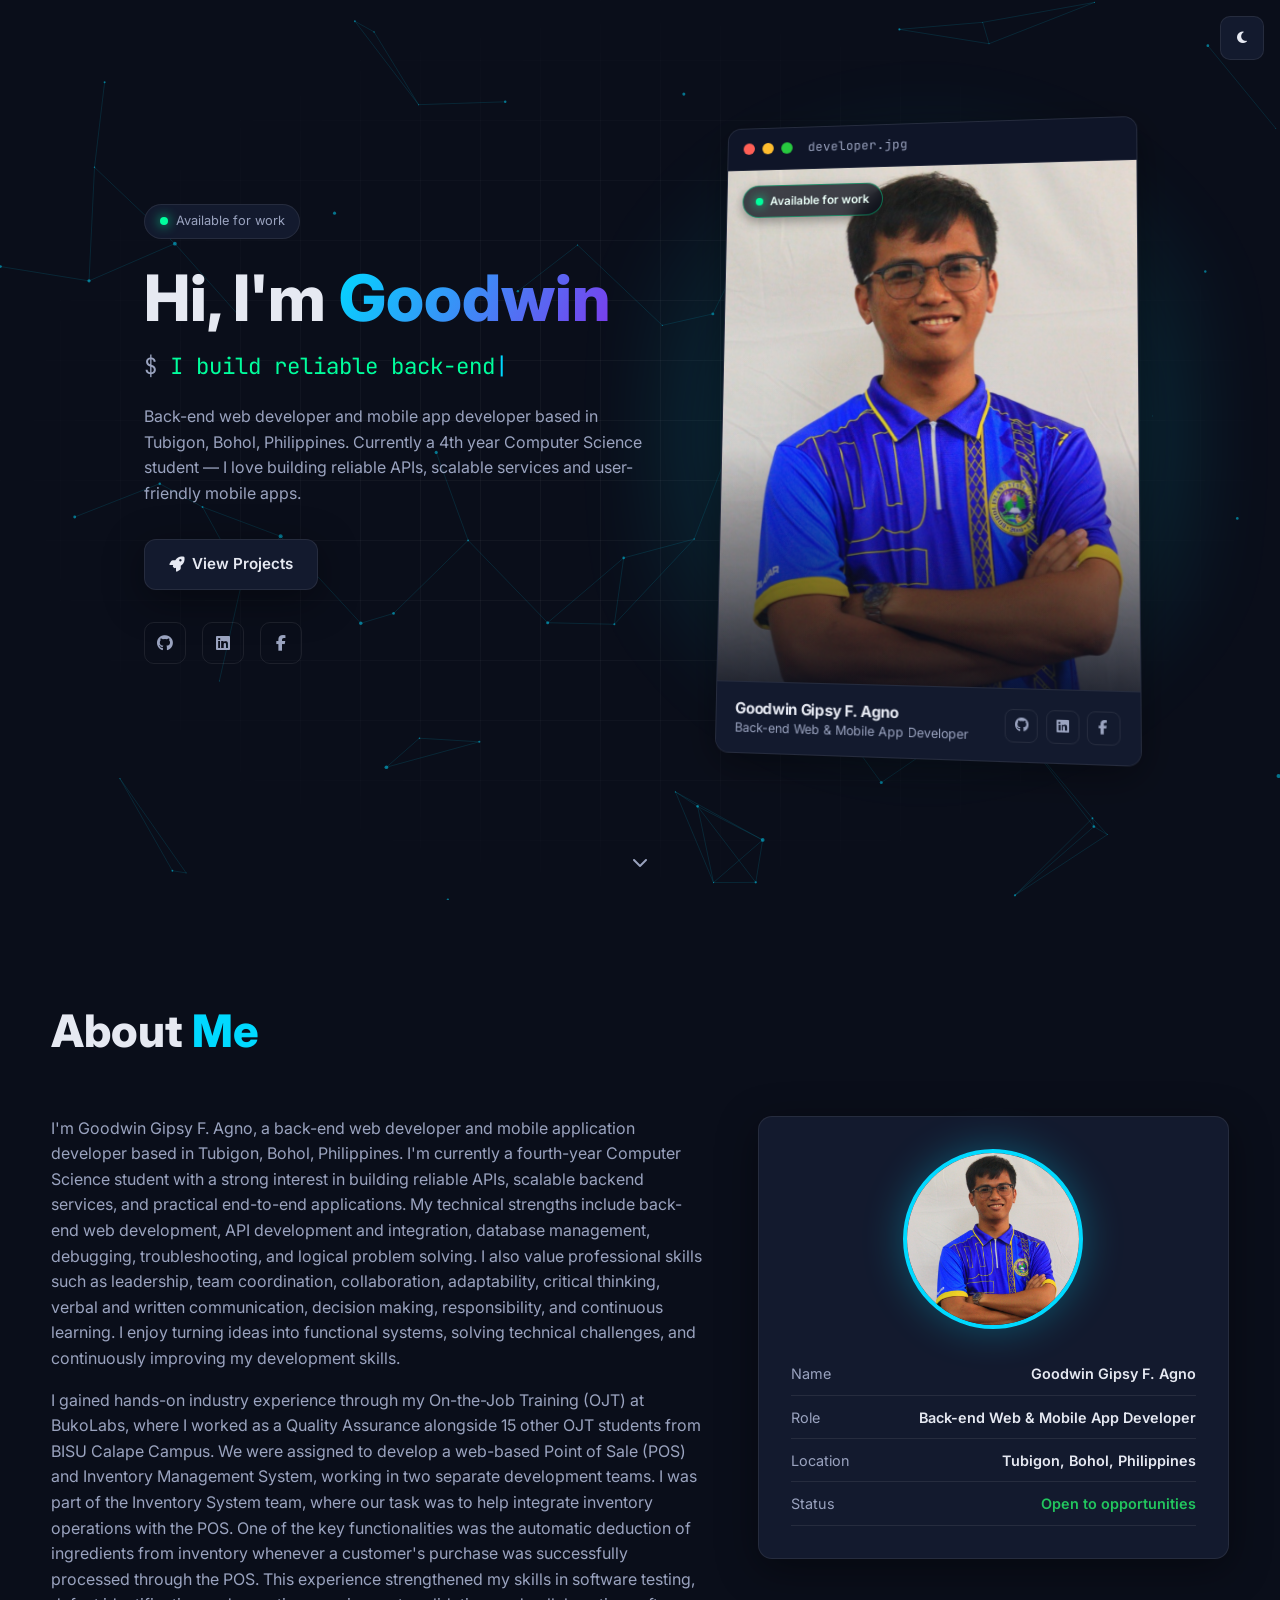
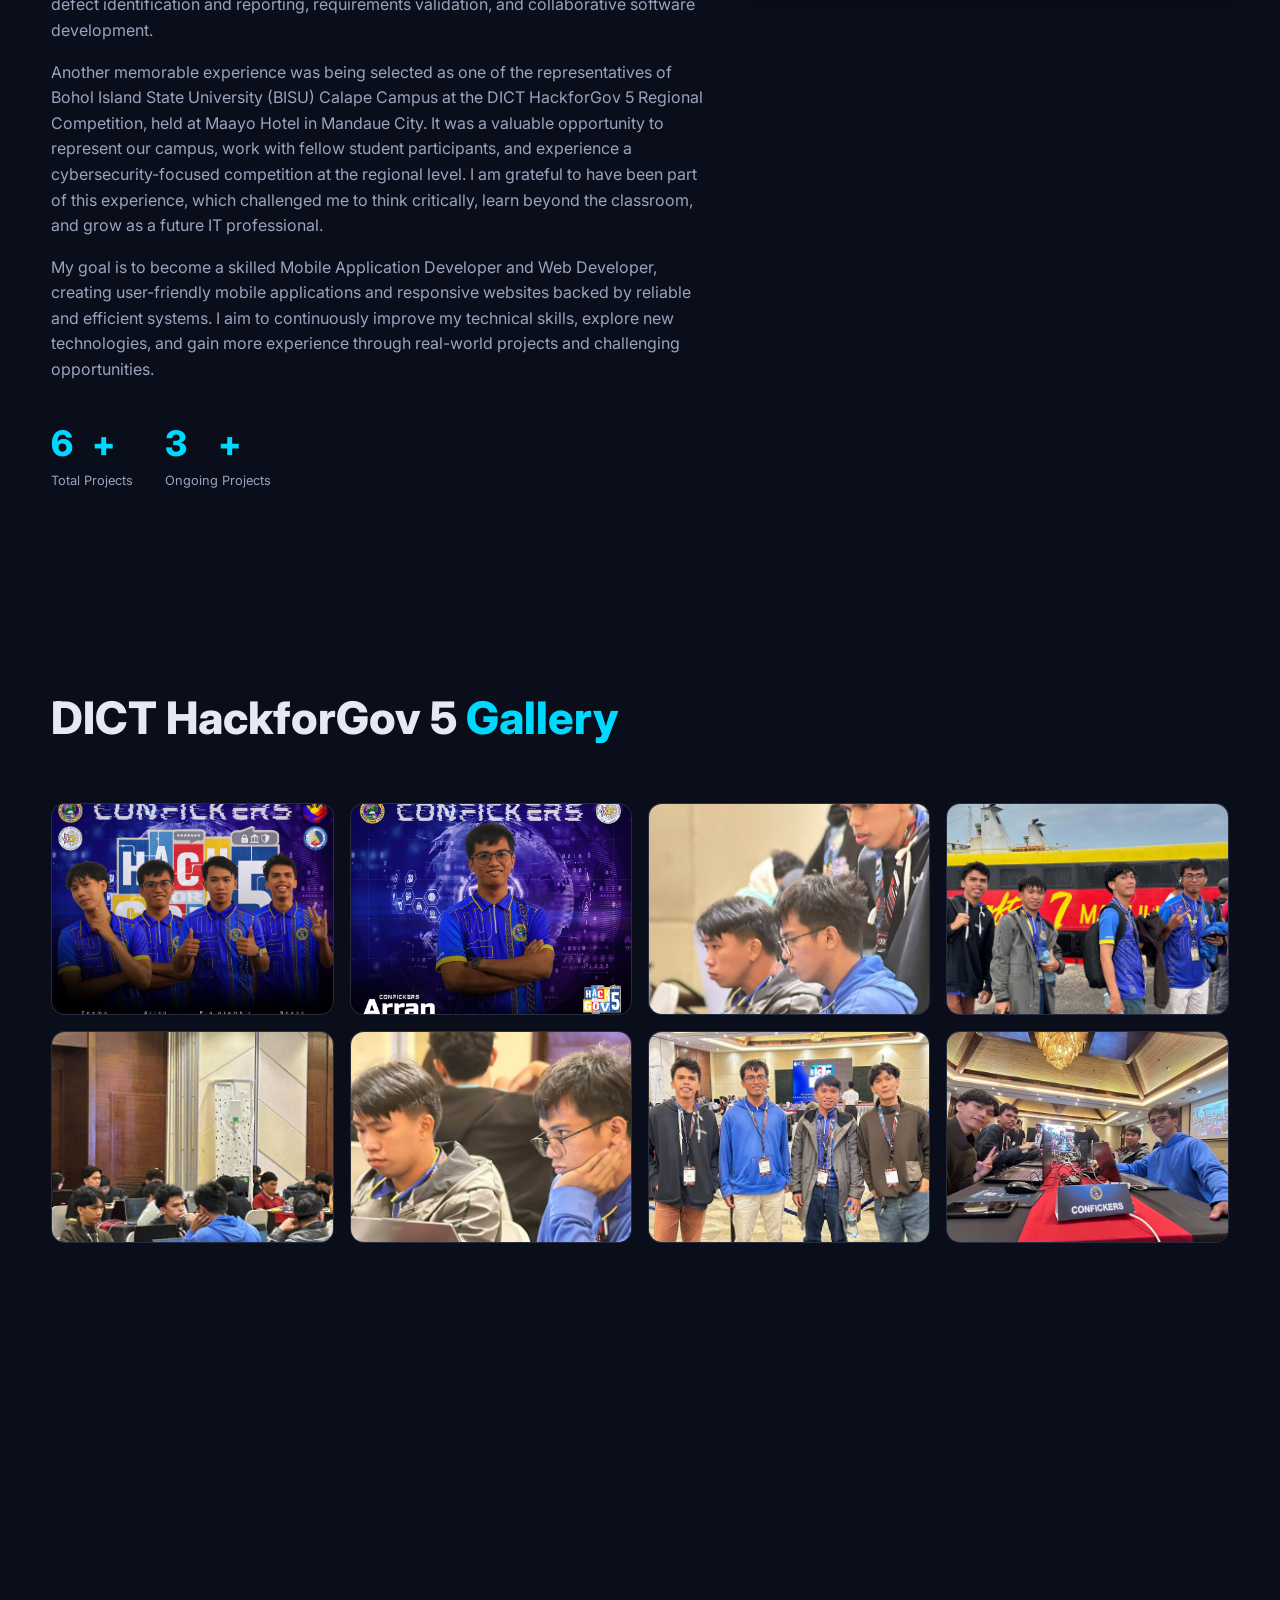
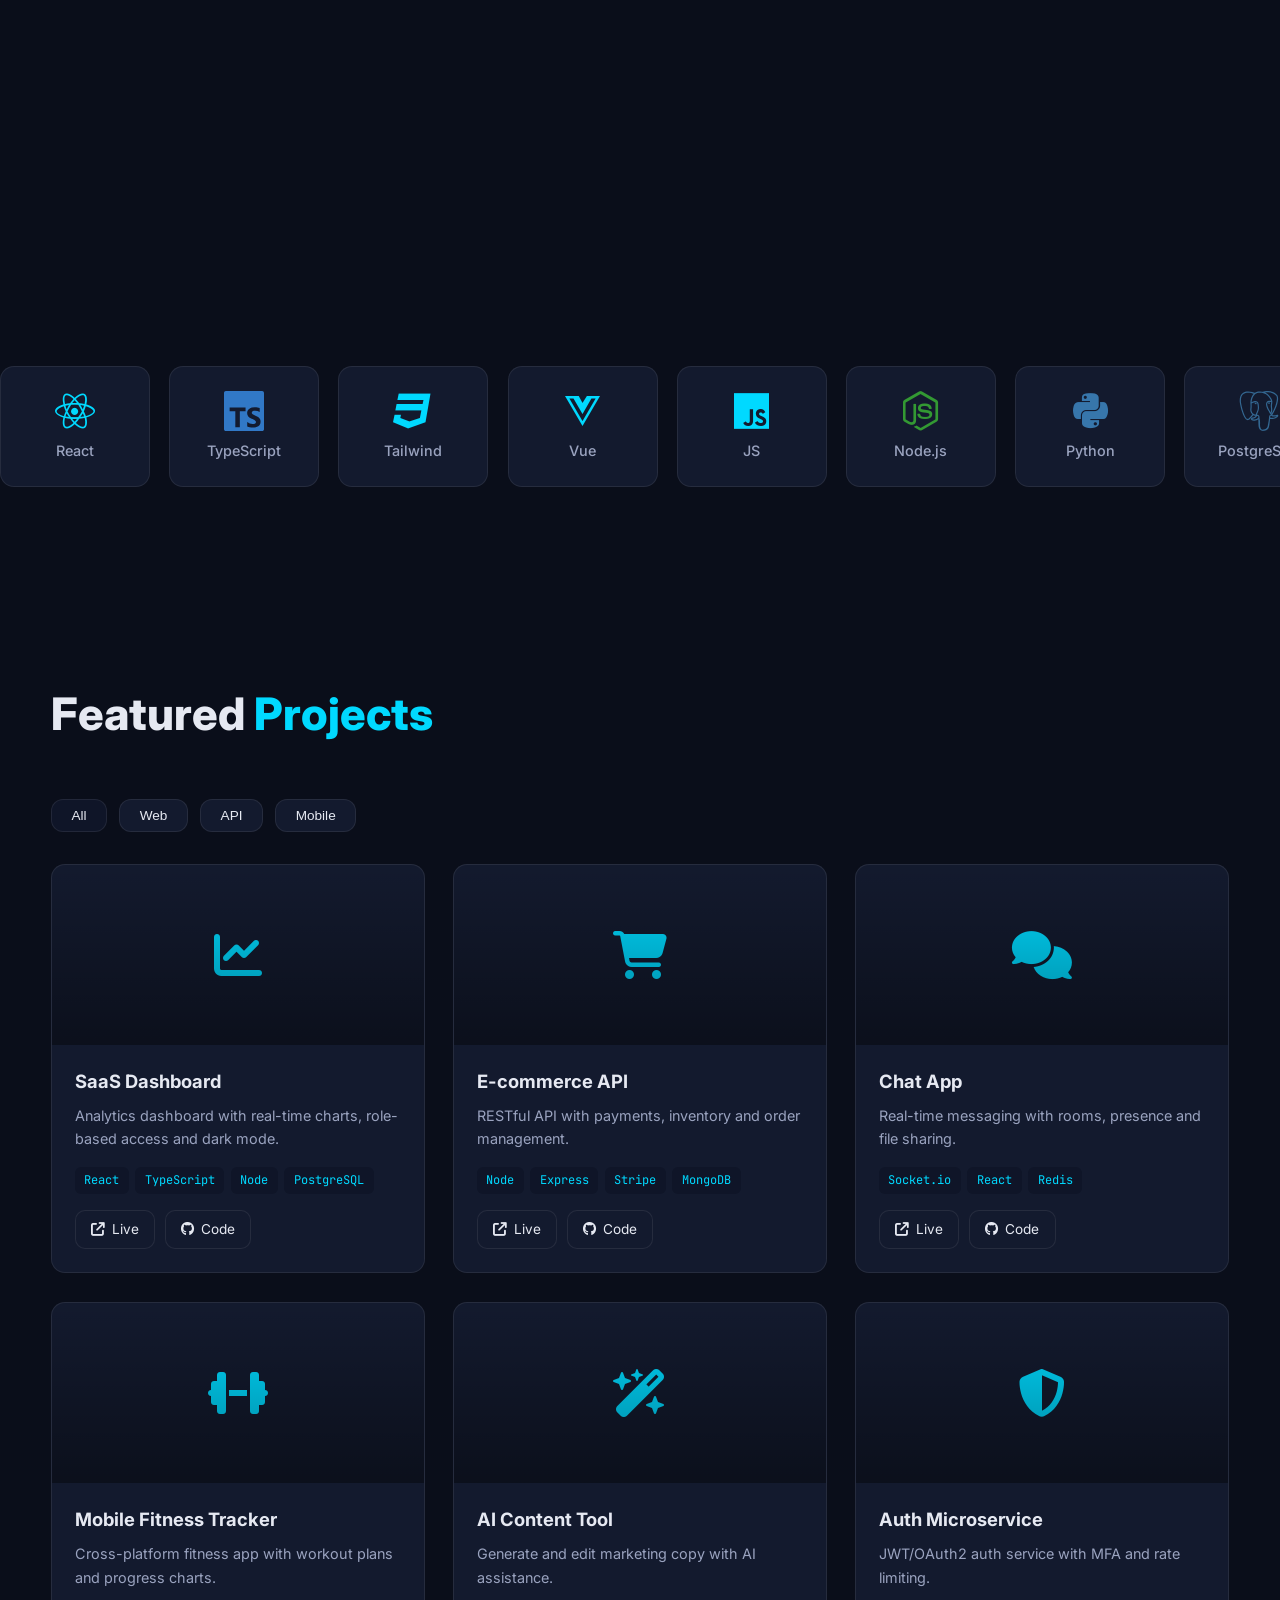
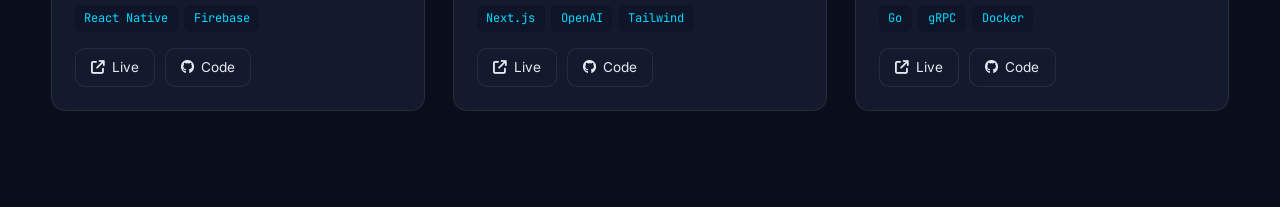
==== index.html @ dd352ea2 "Add Facebook button to hero photo card" ====
<!DOCTYPE html>
<html lang="en">
<head>
  <meta charset="UTF-8" />
  <meta name="viewport" content="width=device-width, initial-scale=1.0" />
  <title>Goodwin Gipsy F. Agno — Developer Portfolio</title>
  <meta name="description" content="Personal developer portfolio: projects, skills, experience and contact." />
  <meta name="theme-color" content="#0a0e1a" />
  <link rel="icon" type="image/svg+xml" href="assets/favicon.svg" />

  <!-- Fonts -->
  <link rel="preconnect" href="https://fonts.googleapis.com" />
  <link rel="preconnect" href="https://fonts.gstatic.com" crossorigin />
  <link href="https://fonts.googleapis.com/css2?family=Inter:wght@300;400;500;600;700;800&family=JetBrains+Mono:wght@400;500;600;700&display=swap" rel="stylesheet" />

  <!-- Icons -->
  <link rel="stylesheet" href="https://cdnjs.cloudflare.com/ajax/libs/font-awesome/6.5.1/css/all.min.css" />

  <link rel="stylesheet" href="css/style.css?v=27" />
</head>
<body>
  <!-- Particle canvas -->
  <canvas id="particles"></canvas>

  <!-- Hero -->
  <section id="hero" class="hero">
    <div class="hero__grid"></div>
    <div class="hero__content">
      <div class="hero__badge">
        <span class="hero__badge-dot"></span>
        Available for work
      </div>
      <h1 class="hero__title">
        Hi, I'm <span class="hero__name" id="heroName">Goodwin</span>
      </h1>
      <div class="hero__typing">
        <span class="hero__typing-prefix">$ </span>
        <span id="typing"></span><span class="hero__caret">|</span>
      </div>
      <p class="hero__desc">
        Back-end web developer and mobile app developer based in Tubigon,
        Bohol, Philippines. Currently a 4th year Computer Science student —
        I love building reliable APIs, scalable services and user-friendly mobile apps.
      </p>
      <div class="hero__cta">
        <a href="#projects" class="btn btn--primary"><i class="fa-solid fa-rocket"></i> View Projects</a>
      </div>
      <div class="hero__socials">
        <a href="https://github.com/gipsy16-svg" target="_blank" rel="noopener" aria-label="GitHub"><i class="fa-brands fa-github"></i></a>
        <a href="https://www.linkedin.com/in/goodwin-gipsy-agno-6402ab3a4" target="_blank" rel="noopener" aria-label="LinkedIn"><i class="fa-brands fa-linkedin"></i></a>
        <a href="https://www.facebook.com/goodwin.agno" target="_blank" rel="noopener" aria-label="Facebook"><i class="fa-brands fa-facebook-f"></i></a>
      </div>
      <button class="theme-toggle" id="themeToggle" aria-label="Toggle dark mode"><i class="fa-solid fa-moon"></i></button>
    </div>

    <div class="hero__code">
      <div class="code-card photo-card">
        <div class="code-card__bar">
          <span class="dot dot--red"></span>
          <span class="dot dot--yellow"></span>
          <span class="dot dot--green"></span>
          <span class="code-card__title">developer.jpg</span>
        </div>
        <div class="photo-card__media">
          <img src="assets/me.png" alt="Your Name" />
          <div class="photo-card__badge"><span class="hero__badge-dot"></span> Available for work</div>
        </div>
        <div class="photo-card__meta">
          <div class="photo-card__name">
            <strong>Goodwin Gipsy F. Agno</strong>
            <span>Back-end Web &amp; Mobile App Developer</span>
          </div>
          <div class="photo-card__links">
            <a href="https://github.com/gipsy16-svg" target="_blank" rel="noopener" aria-label="GitHub"><i class="fa-brands fa-github"></i></a>
            <a href="https://www.linkedin.com/in/goodwin-gipsy-agno-6402ab3a4" target="_blank" rel="noopener" aria-label="LinkedIn"><i class="fa-brands fa-linkedin"></i></a>
            <a href="https://www.facebook.com/goodwin.agno" target="_blank" rel="noopener" aria-label="Facebook"><i class="fa-brands fa-facebook-f"></i></a>
          </div>
        </div>
      </div>
    </div>

    <a href="#about" class="hero__scroll" aria-label="Scroll down">
      <i class="fa-solid fa-chevron-down"></i>
    </a>
  </section>

  <!-- About -->
  <section id="about" class="section">
    <div class="container">
      <div class="section__head reveal">
        <h2 class="section__title">About <span class="accent">Me</span></h2>
      </div>
      <div class="about">
        <div class="about__text reveal">
          <p>
            I'm <strong>Goodwin Gipsy F. Agno</strong>, a back-end web developer
            and mobile application developer based in Tubigon, Bohol,
            Philippines. I'm currently a fourth-year Computer Science student with
            a strong interest in building reliable APIs, scalable backend
            services, and practical end-to-end applications. My technical
            strengths include back-end web development, API development and
            integration, database management, debugging, troubleshooting, and
            logical problem solving. I also value professional skills such as
            leadership, team coordination, collaboration, adaptability, critical
            thinking, verbal and written communication, decision making,
            responsibility, and continuous learning. I enjoy turning ideas into
            functional systems, solving technical challenges, and continuously
            improving my development skills.
          </p>
          <p>
            I gained hands-on industry experience through my On-the-Job Training
            (OJT) at <strong>BukoLabs</strong>,
            where I worked as a Quality Assurance alongside 15 other OJT students
            from BISU Calape Campus. We were assigned to develop a web-based Point
            of Sale (POS) and Inventory Management System, working in two separate
            development teams. I was part of the Inventory System team, where our
            task was to help integrate inventory operations with the POS. One of
            the key functionalities was the automatic deduction of ingredients
            from inventory whenever a customer's purchase was successfully
            processed through the POS. This experience strengthened my skills in
            software testing, defect identification and reporting, requirements
            validation, and collaborative software development.
          </p>
          <p>
            Another memorable experience was being selected as one of the
            representatives of <strong>Bohol Island State University (BISU) Calape
            Campus</strong> at the <strong>DICT HackforGov 5 Regional Competition</strong>,
            held at Maayo Hotel in Mandaue City. It was a valuable opportunity to
            represent our campus, work with fellow student participants, and
            experience a cybersecurity-focused competition at the regional level.
            I am grateful to have been part of this experience, which challenged
            me to think critically, learn beyond the classroom, and grow as a
            future IT professional.
          </p>
          <p>
            My goal is to become a skilled <strong>Mobile Application Developer
            and Web Developer</strong>, creating user-friendly mobile applications
            and responsive websites backed by reliable and efficient systems. I
            aim to continuously improve my technical skills, explore new
            technologies, and gain more experience through real-world projects
            and challenging opportunities.
          </p>
          <div class="about__stats">
            <div class="stat">
              <span class="stat__num" data-count="6">0</span><span class="stat__plus">+</span>
              <span class="stat__label">Total Projects</span>
            </div>
            <div class="stat">
              <span class="stat__num" data-count="3">0</span><span class="stat__plus">+</span>
              <span class="stat__label">Ongoing Projects</span>
            </div>
          </div>
        </div>
        <div class="about__card reveal">
          <div class="about__avatar">
            <img src="assets/me.png" alt="Goodwin Gipsy F. Agno" />
          </div>
          <ul class="about__info">
            <li><span>Name</span><strong>Goodwin Gipsy F. Agno</strong></li>
            <li><span>Role</span><strong>Back-end Web &amp; Mobile App Developer</strong></li>
            <li><span>Location</span><strong>Tubigon, Bohol, Philippines</strong></li>
            <li><span>Status</span><strong class="status--open">Open to opportunities</strong></li>
          </ul>
        </div>
      </div>
    </div>
  </section>

  <!-- HackforGov Gallery -->
  <section id="gallery" class="section">
    <div class="container">
      <div class="section__head reveal">
        <h2 class="section__title">DICT HackforGov 5 <span class="accent">Gallery</span></h2>
      </div>
      <div class="gallery">
        <div class="gallery__item reveal" onclick="openGallery('assets/hack4gov/!! FINAL TEAM PHOTO TO POST.png')">
          <img src="assets/hack4gov/!! FINAL TEAM PHOTO TO POST.png" alt="HackforGov 5 Team Photo" loading="lazy" />
        </div>
        <div class="gallery__item reveal" onclick="openGallery('assets/hack4gov/3.png')">
          <img src="assets/hack4gov/3.png" alt="HackforGov 5" loading="lazy" />
        </div>
        <div class="gallery__item reveal" onclick="openGallery('assets/hack4gov/837860337_122166470361016741_8378173524499098639_n.jpg')">
          <img src="assets/hack4gov/837860337_122166470361016741_8378173524499098639_n.jpg" alt="HackforGov 5" loading="lazy" />
        </div>
        <div class="gallery__item reveal" onclick="openGallery('assets/hack4gov/828909982_2019134218655946_7942560332602897442_n.jpg')">
          <img src="assets/hack4gov/828909982_2019134218655946_7942560332602897442_n.jpg" alt="HackforGov 5" loading="lazy" />
        </div>
        <div class="gallery__item reveal" onclick="openGallery('assets/hack4gov/833347109_122166470421016741_3922917849026235975_n.jpg')">
          <img src="assets/hack4gov/833347109_122166470421016741_3922917849026235975_n.jpg" alt="HackforGov 5" loading="lazy" />
        </div>
        <div class="gallery__item reveal" onclick="openGallery('assets/hack4gov/834320925_122166470451016741_2874361230416396193_n.jpg')">
          <img src="assets/hack4gov/834320925_122166470451016741_2874361230416396193_n.jpg" alt="HackforGov 5" loading="lazy" />
        </div>
        <div class="gallery__item reveal" onclick="openGallery('assets/hack4gov/837227659_122166470187016741_1579717954597695747_n.jpg')">
          <img src="assets/hack4gov/837227659_122166470187016741_1579717954597695747_n.jpg" alt="HackforGov 5" loading="lazy" />
        </div>
        <div class="gallery__item reveal" onclick="openGallery('assets/hack4gov/829685467_2345288612876104_4096045225010450885_n.jpg')">
          <img src="assets/hack4gov/829685467_2345288612876104_4096045225010450885_n.jpg" alt="HackforGov 5" loading="lazy" />
        </div>
      </div>

      <div class="gallery-group" id="ojt-gallery">
        <div class="section__head reveal">
          <h2 class="section__title">On-the-Job Training <span class="accent">Gallery</span></h2>
        </div>
        <div class="gallery">
          <div class="gallery__item reveal" onclick="openGallery('assets/ojt/ojt-2.jpg')">
            <img src="assets/ojt/ojt-2.jpg" alt="On-the-Job Training experience" loading="lazy" />
          </div>
          <div class="gallery__item reveal" onclick="openGallery('assets/ojt/ojt-3.jpg')">
            <img src="assets/ojt/ojt-3.jpg" alt="On-the-Job Training experience" loading="lazy" />
          </div>
          <div class="gallery__item reveal" onclick="openGallery('assets/ojt/ojt-4.jpg')">
            <img src="assets/ojt/ojt-4.jpg" alt="On-the-Job Training experience" loading="lazy" />
          </div>
          <div class="gallery__item reveal" onclick="openGallery('assets/ojt/ojt-5.jpg')">
            <img src="assets/ojt/ojt-5.jpg" alt="On-the-Job Training experience" loading="lazy" />
          </div>
        </div>
      </div>
    </div>
  </section>

  <!-- Skills -->
  <section id="skills" class="section">
    <div class="container">
      <div class="section__head reveal">
        <h2 class="section__title">Tech <span class="accent">Stack</span></h2>
      </div>
    </div>
      <div class="skills">
        <div class="skill-marquee">
          <div class="skill-track">
          <div class="skill-logo reveal" title="React"><i class="fa-brands fa-react"></i><span>React</span></div>
          <div class="skill-logo reveal" title="TypeScript"><svg class="skill-icon" viewBox="0 0 24 24" aria-hidden="true"><path d="M1.125 0C.502 0 0 .502 0 1.125v21.75C0 23.498.502 24 1.125 24h21.75c.623 0 1.125-.502 1.125-1.125V1.125C24 .502 23.498 0 22.875 0zm17.363 9.75c.612 0 1.154.037 1.627.111a6.38 6.38 0 0 1 1.306.34v2.458a3.95 3.95 0 0 0-.643-.361 5.093 5.093 0 0 0-.717-.26 5.453 5.453 0 0 0-1.426-.2c-.3 0-.573.028-.819.086a2.1 2.1 0 0 0-.623.242c-.17.104-.3.229-.393.374a.888.888 0 0 0-.14.49c0 .196.053.373.156.529.104.156.252.304.443.444s.423.276.696.41c.273.135.582.274.926.416.47.197.892.407 1.266.628.374.222.695.473.963.753.268.279.472.598.614.957.142.359.214.776.214 1.253 0 .657-.125 1.21-.373 1.656a3.033 3.033 0 0 1-1.012 1.085 4.38 4.38 0 0 1-1.487.596c-.566.12-1.163.18-1.79.18a9.916 9.916 0 0 1-1.84-.164 5.544 5.544 0 0 1-1.512-.493v-2.63a5.033 5.033 0 0 0 3.237 1.2c.333 0 .624-.03.872-.09.249-.06.456-.144.623-.25.166-.108.29-.234.373-.38a1.023 1.023 0 0 0-.074-1.089 2.12 2.12 0 0 0-.537-.5 5.597 5.597 0 0 0-.807-.444 27.72 27.72 0 0 0-1.007-.436c-.918-.383-1.602-.852-2.053-1.405-.45-.553-.676-1.222-.676-2.005 0-.614.123-1.141.369-1.582.246-.441.58-.804 1.004-1.089a4.494 4.494 0 0 1 1.47-.629 7.536 7.536 0 0 1 1.77-.201zm-15.113.188h9.563v2.166H9.506v9.646H6.789v-9.646H3.375z"/></svg><span>TypeScript</span></div>
          <div class="skill-logo reveal" title="Tailwind CSS"><i class="fa-brands fa-css3"></i><span>Tailwind</span></div>
          <div class="skill-logo reveal" title="Vue"><i class="fa-brands fa-vuejs"></i><span>Vue</span></div>
          <div class="skill-logo reveal" title="JavaScript"><i class="fa-brands fa-js"></i><span>JS</span></div>
          <div class="skill-logo reveal" title="Node.js"><i class="fa-brands fa-node-js"></i><span>Node.js</span></div>
          <div class="skill-logo reveal" title="Python"><i class="fa-brands fa-python"></i><span>Python</span></div>
          <div class="skill-logo reveal" title="PostgreSQL"><svg class="skill-icon" viewBox="0 0 24 24" aria-hidden="true"><path d="M23.5594 14.7228a.5269.5269 0 0 0-.0563-.1191c-.139-.2632-.4768-.3418-1.0074-.2321-1.6533.3411-2.2935.1312-2.5256-.0191 1.342-2.0482 2.445-4.522 3.0411-6.8297.2714-1.0507.7982-3.5237.1222-4.7316a1.5641 1.5641 0 0 0-.1509-.235C21.6931.9086 19.8007.0248 17.5099.0005c-1.4947-.0158-2.7705.3461-3.1161.4794a9.449 9.449 0 0 0-.5159-.0816 8.044 8.044 0 0 0-1.3114-.1278c-1.1822-.0184-2.2038.2642-3.0498.8406-.8573-.3211-4.7888-1.645-7.2219.0788C.9359 2.1526.3086 3.8733.4302 6.3043c.0409.818.5069 3.334 1.2423 5.7436.4598 1.5065.9387 2.7019 1.4334 3.582.553.9942 1.1259 1.5933 1.7143 1.7895.4474.1491 1.1327.1441 1.8581-.7279.8012-.9635 1.5903-1.8258 1.9446-2.2069.4351.2355.9064.3625 1.39.3772a.0569.0569 0 0 0 .0004.0041 11.0312 11.0312 0 0 0-.2472.3054c-.3389.4302-.4094.5197-1.5002.7443-.3102.064-1.1344.2339-1.1464.8115-.0025.1224.0329.2309.0919.3268.2269.4231.9216.6097 1.015.6331 1.3345.3335 2.5044.092 3.3714-.6787-.017 2.231.0775 4.4174.3454 5.0874.2212.5529.7618 1.9045 2.4692 1.9043.2505 0 .5263-.0291.8296-.0941 1.7819-.3821 2.5557-1.1696 2.855-2.9059.1503-.8707.4016-2.8753.5388-4.1012.0169-.0703.0357-.1207.057-.1362.0007-.0005.0697-.0471.4272.0307a.3673.3673 0 0 0 .0443.0068l.2539.0223.0149.001c.8468.0384 1.9114-.1426 2.5312-.4308.6438-.2988 1.8057-1.0323 1.5951-1.6698zM2.371 11.8765c-.7435-2.4358-1.1779-4.8851-1.2123-5.5719-.1086-2.1714.4171-3.6829 1.5623-4.4927 1.8367-1.2986 4.8398-.5408 6.108-.13-.0032.0032-.0066.0061-.0098.0094-2.0238 2.044-1.9758 5.536-1.9708 5.7495-.0002.0823.0066.1989.0162.3593.0348.5873.0996 1.6804-.0735 2.9184-.1609 1.1504.1937 2.2764.9728 3.0892.0806.0841.1648.1631.2518.2374-.3468.3714-1.1004 1.1926-1.9025 2.1576-.5677.6825-.9597.5517-1.0886.5087-.3919-.1307-.813-.5871-1.2381-1.3223-.4796-.839-.9635-2.0317-1.4155-3.5126zm6.0072 5.0871c-.1711-.0428-.3271-.1132-.4322-.1772.0889-.0394.2374-.0902.4833-.1409 1.2833-.2641 1.4815-.4506 1.9143-1.0002.0992-.126.2116-.2687.3673-.4426a.3549.3549 0 0 0 .0737-.1298c.1708-.1513.2724-.1099.4369-.0417.156.0646.3078.26.3695.4752.0291.1016.0619.2945-.0452.4444-.9043 1.2658-2.2216 1.2494-3.1676 1.0128zm2.094-3.988-.0525.141c-.133.3566-.2567.6881-.3334 1.003-.6674-.0021-1.3168-.2872-1.8105-.8024-.6279-.6551-.9131-1.5664-.7825-2.5004.1828-1.3079.1153-2.4468.079-3.0586-.005-.0857-.0095-.1607-.0122-.2199.2957-.2621 1.6659-.9962 2.6429-.7724.4459.1022.7176.4057.8305.928.5846 2.7038.0774 3.8307-.3302 4.7363-.084.1866-.1633.3629-.2311.5454zm7.3637 4.5725c-.0169.1768-.0358.376-.0618.5959l-.146.4383a.3547.3547 0 0 0-.0182.1077c-.0059.4747-.054.6489-.115.8693-.0634.2292-.1353.4891-.1794 1.0575-.11 1.4143-.8782 2.2267-2.4172 2.5565-1.5155.3251-1.7843-.4968-2.0212-1.2217a6.5824 6.5824 0 0 0-.0769-.2266c-.2154-.5858-.1911-1.4119-.1574-2.5551.0165-.5612-.0249-1.9013-.3302-2.6462.0044-.2932.0106-.5909.019-.8918a.3529.3529 0 0 0-.0153-.1126 1.4927 1.4927 0 0 0-.0439-.208c-.1226-.4283-.4213-.7866-.7797-.9351-.1424-.059-.4038-.1672-.7178-.0869.067-.276.1831-.5875.309-.9249l.0529-.142c.0595-.16.134-.3257.213-.5012.4265-.9476 1.0106-2.2453.3766-5.1772-.2374-1.0981-1.0304-1.6343-2.2324-1.5098-.7207.0746-1.3799.3654-1.7088.5321a5.6716 5.6716 0 0 0-.1958.1041c.0918-1.1064.4386-3.1741 1.7357-4.4823a4.0306 4.0306 0 0 1 .3033-.276.3532.3532 0 0 0 .1447-.0644c.7524-.5706 1.6945-.8506 2.802-.8325.4091.0067.8017.0339 1.1742.081 1.939.3544 3.2439 1.4468 4.0359 2.3827.8143.9623 1.2552 1.9315 1.4312 2.4543-1.3232-.1346-2.2234.1268-2.6797.779-.9926 1.4189.543 4.1729 1.2811 5.4964.1353.2426.2522.4522.2889.5413.2403.5825.5515.9713.7787 1.2552.0696.087.1372.1714.1885.245-.4008.1155-1.1208.3825-1.0552 1.717-.0123.1563-.0423.4469-.0834.8148-.0461.2077-.0702.4603-.0994.7662zm.8905-1.6211c-.0405-.8316.2691-.9185.5967-1.0105a2.8566 2.8566 0 0 0 .135-.0406 1.202 1.202 0 0 0 .1342.103c.5703.3765 1.5823.4213 3.0068.1344-.2016.1769-.5189.3994-.9533.6011-.4098.1903-1.0957.333-1.7473.3636-.7197.0336-1.0859-.0807-1.1721-.151zm.5695-9.2712c-.0059.3508-.0542.6692-.1054 1.0017-.055.3576-.112.7274-.1264 1.1762-.0142.4368.0404.8909.0932 1.3301.1066.887.216 1.8003-.2075 2.7014a3.5272 3.5272 0 0 1-.1876-.3856c-.0527-.1276-.1669-.3326-.3251-.6162-.6156-1.1041-2.0574-3.6896-1.3193-4.7446.3795-.5427 1.3408-.5661 2.1781-.463zm.2284 7.0137a12.3762 12.3762 0 0 0-.0853-.1074l-.0355-.0444c.7262-1.1995.5842-2.3862.4578-3.4385-.0519-.4318-.1009-.8396-.0885-1.2226.0129-.4061.0666-.7543.1185-1.0911.0639-.415.1288-.8443.1109-1.3505.0134-.0531.0188-.1158.0118-.1902-.0457-.4855-.5999-1.938-1.7294-3.253-.6076-.7073-1.4896-1.4972-2.6889-2.0395.5251-.1066 1.2328-.2035 2.0244-.1859 2.0515.0456 3.6746.8135 4.8242 2.2824a.908.908 0 0 1 .0667.1002c.7231 1.3556-.2762 6.2751-2.9867 10.5405zm-8.8166-6.1162c-.025.1794-.3089.4225-.6211.4225a.5821.5821 0 0 1-.0809-.0056c-.1873-.026-.3765-.144-.5059-.3156-.0458-.0605-.1203-.178-.1055-.2844.0055-.0401.0261-.0985.0925-.1488.1182-.0894.3518-.1226.6096-.0867.3163.0441.6426.1938.6113.4186zm7.9305-.4114c.0111.0792-.049.201-.1531.3102-.0683.0717-.212.1961-.4079.2232a.5456.5456 0 0 1-.075.0052c-.2935 0-.5414-.2344-.5607-.3717-.024-.1765.2641-.3106.5611-.352.297-.0414.6111.0088.6356.1851z"/></svg><span>PostgreSQL</span></div>
          <div class="skill-logo reveal" title="MySQL"><i class="fa-solid fa-database"></i><span>MySQL</span></div>
          <div class="skill-logo reveal" title="C"><svg class="skill-icon" viewBox="0 0 38 42" aria-hidden="true"><path fill="#004482" fill-rule="evenodd" clip-rule="evenodd" d="m 17.903,0.286 c 0.679,-0.381 1.515,-0.381 2.193,0 3.355,1.883 13.451,7.551 16.807,9.434 0.679,0.38 1.097,1.084 1.097,1.846 0,3.766 0,15.101 0,18.867 0,0.762 -0.418,1.466 -1.097,1.847 -3.355,1.883 -13.451,7.551 -16.807,9.434 -0.679,0.381 -1.515,0.381 -2.193,0 -3.355,-1.883 -13.451,-7.551 -16.807,-9.434 -0.678,-0.381 -1.096,-1.084 -1.096,-1.846 0,-3.766 0,-15.101 0,-18.867 0,-0.762 0.418,-1.466 1.097,-1.847 3.354,-1.883 13.452,-7.551 16.806,-9.434 z"/><path fill="#659ad2" fill-rule="evenodd" clip-rule="evenodd" d="m 0.304,31.404 c -0.266,-0.356 -0.304,-0.694 -0.304,-1.149 0,-3.744 0,-15.014 0,-18.759 0,-0.758 0.417,-1.458 1.094,-1.836 3.343,-1.872 13.405,-7.507 16.748,-9.38 0.677,-0.379 1.594,-0.371 2.271,0.008 3.343,1.872 13.371,7.459 16.714,9.331 0.27,0.152 0.476,0.335 0.66,0.576 z"/><path fill="#ffffff" fill-rule="evenodd" clip-rule="evenodd" d="m 19,7.000 c 7.727,0 14,6.273 14,14 0,7.727 -6.273,14 -14,14 -7.727,0 -14,-6.273 -14,-14 0,-7.727 6.273,-14 14,-14 z m 0,7 c 3.863,0 7,3.136 7,7 0,3.863 -3.137,7 -7,7 -3.863,0 -7,-3.137 -7,-7 0,-3.864 3.136,-7 7,-7 z"/><path fill="#00599c" fill-rule="evenodd" clip-rule="evenodd" d="m 37.485,10.205 c 0.516,0.483 0.506,1.211 0.506,1.784 0,3.795 -0.032,14.589 0.009,18.384 0.004,0.396 -0.127,0.813 -0.323,1.127 l -19.084,-10.5 z"/></svg><span>C</span></div>
          <div class="skill-logo reveal" title="Java"><i class="fa-brands fa-java"></i><span>Java</span></div>
          <div class="skill-logo reveal" title="Dart"><svg class="skill-icon" viewBox="0 0 24 24" aria-hidden="true"><path d="M4.105 4.105S9.158 1.58 11.684.316a3.079 3.079 0 0 1 1.481-.315c.766.047 1.677.788 1.677.788L24 9.948v9.789h-4.263V24H9.789l-9-9C.303 14.5 0 13.795 0 13.105c0-.319.18-.818.316-1.105l3.789-7.895zm.679.679v11.787c.002.543.021 1.024.498 1.508L10.204 23h8.533v-4.263L4.784 4.784zm12.055-.678c-.899-.896-1.809-1.78-2.74-2.643-.302-.267-.567-.468-1.07-.462-.37.014-.87.195-.87.195L6.341 4.105l10.498.001z"/></svg><span>Dart</span></div>
          <div class="skill-logo reveal" title="Flutter"><svg class="skill-icon" viewBox="0 0 24 24" aria-hidden="true"><path d="M14.314 0L2.3 12 6 15.7 21.684.013h-7.357zm.014 11.072L7.857 17.53l6.47 6.47H21.7l-6.46-6.468 6.46-6.46h-7.37z"/></svg><span>Flutter</span></div>
          <div class="skill-logo reveal" title="PHP"><svg class="skill-icon" viewBox="0 0 24 24" aria-hidden="true"><path d="M7.01 10.207h-.944l-.515 2.648h.838c.556 0 .97-.105 1.242-.314.272-.21.455-.559.55-1.049.092-.47.05-.802-.124-.995-.175-.193-.523-.29-1.047-.29zM12 5.688C5.373 5.688 0 8.514 0 12s5.373 6.313 12 6.313S24 15.486 24 12c0-3.486-5.373-6.312-12-6.312zm-3.26 7.451c-.261.25-.575.438-.917.551-.336.108-.765.164-1.285.164H5.357l-.327 1.681H3.652l1.23-6.326h2.65c.797 0 1.378.209 1.744.628.366.418.476 1.002.33 1.752a2.836 2.836 0 0 1-.305.847c-.143.255-.33.49-.561.703zm4.024.715l.543-2.799c.063-.318.039-.536-.068-.651-.107-.116-.336-.174-.687-.174H11.46l-.704 3.625H9.388l1.23-6.327h1.367l-.327 1.682h1.218c.767 0 1.295.134 1.586.401s.378.7.263 1.299l-.572 2.944h-1.389zm7.597-2.265a2.782 2.782 0 0 1-.305.847c-.143.255-.33.49-.561.703a2.44 2.44 0 0 1-.917.551c-.336.108-.765.164-1.286.164h-1.18l-.327 1.682h-1.378l1.23-6.326h2.649c.797 0 1.378.209 1.744.628.366.417.477 1.001.331 1.751zM17.766 10.207h-.943l-.516 2.648h.838c.557 0 .971-.105 1.242-.314.272-.21.455-.559.551-1.049.092-.47.049-.802-.125-.995s-.524-.29-1.047-.29z"/></svg><span>PHP</span></div>
          <div class="skill-logo reveal" title="Git"><i class="fa-brands fa-git-alt"></i><span>Git</span></div>
          <div class="skill-logo reveal" title="GitHub"><i class="fa-brands fa-github"></i><span>GitHub</span></div>
          <div class="skill-logo reveal" title="Render"><svg class="skill-icon" viewBox="0 0 24 24" aria-hidden="true"><path d="M18.263.007c-3.121-.147-5.744 2.109-6.192 5.082-.018.138-.045.272-.067.405-.696 3.703-3.936 6.507-7.827 6.507-1.388 0-2.691-.356-3.825-.979a.2024.2024 0 0 0-.302.178V24H12v-8.999c0-1.656 1.338-3 2.987-3h2.988c3.382 0 6.103-2.817 5.97-6.244-.12-3.084-2.61-5.603-5.682-5.75"/></svg><span>Render</span></div>
          <div class="skill-logo reveal" title="Vercel"><svg class="skill-icon" viewBox="0 0 24 24" aria-hidden="true"><path d="m12 1.608 12 20.784H0Z"/></svg><span>Vercel</span></div>
          </div>
        </div>
      </div>
  </section>

  <!-- Projects -->
  <section id="projects" class="section">
    <div class="container">
      <div class="section__head reveal">
        <h2 class="section__title">Featured <span class="accent">Projects</span></h2>
      </div>
      <div class="project-filters reveal">
        <button class="filter active" data-filter="all">All</button>
        <button class="filter" data-filter="web">Web</button>
        <button class="filter" data-filter="api">API</button>
        <button class="filter" data-filter="mobile">Mobile</button>
      </div>
      <div class="projects" id="projectsGrid"><!-- injected by JS --></div>
    </div>
  </section>

  <!-- Project Modal -->
  <div class="modal" id="modal">
    <div class="modal__overlay" id="modalOverlay"></div>
    <div class="modal__content" id="modalContent">
      <button class="modal__close" id="modalClose"><i class="fa-solid fa-xmark"></i></button>
      <div id="modalBody"></div>
    </div>
  </div>

  <!-- Lightbox -->
  <div class="lightbox" id="lightbox" onclick="closeGallery()">
    <button class="lightbox__close" onclick="closeGallery()"><i class="fa-solid fa-xmark"></i></button>
    <img id="lightboxImg" src="" alt="" />
  </div>

  <script src="js/main.js?v=7"></script>
</body>
</html>
---- css/style.css ----
:root {
  --bg: #0a0e1a;
  --bg-alt: #0f1528;
  --bg-card: #131a2e;
  --fg: #e6e9f2;
  --fg-muted: #9aa3bf;
  --accent: #00d9ff;
  --accent-2: #7c3aed;
  --accent-3: #00ff9d;
  --border: rgba(255,255,255,0.08);
  --shadow: 0 10px 40px rgba(0,0,0,0.4);
  --radius: 14px;
  --nav-h: 72px;
}

[data-theme="light"] {
  --bg: #f7f9fc;
  --bg-alt: #eef2f8;
  --bg-card: #ffffff;
  --fg: #1a1f35;
  --fg-muted: #5a6380;
  --accent: #0077ff;
  --accent-2: #7c3aed;
  --accent-3: #00b37a;
  --border: rgba(0,0,0,0.08);
  --shadow: 0 10px 40px rgba(0,0,0,0.08);
}

* { box-sizing: border-box; margin: 0; padding: 0; }

html { scroll-behavior: smooth; }

body {
  font-family: 'Inter', system-ui, sans-serif;
  background: var(--bg);
  color: var(--fg);
  line-height: 1.6;
  overflow-x: hidden;
  transition: background 0.3s, color 0.3s;
  overflow-wrap: anywhere;
  word-break: break-word;
}

a { color: inherit; text-decoration: none; }
img { max-width: 100%; display: block; }

.container { width: min(1180px, 92%); margin: 0 auto; }

/* Particles */
#particles {
  position: fixed;
  inset: 0;
  z-index: 0;
  pointer-events: none;
}

/* Nav */
.nav {
  position: fixed;
  top: 0; left: 0; right: 0;
  height: var(--nav-h);
  z-index: 50;
  backdrop-filter: blur(12px);
  background: color-mix(in srgb, var(--bg) 70%, transparent);
  border-bottom: 1px solid var(--border);
}
.nav__inner {
  width: min(1180px, 92%);
  margin: 0 auto;
  height: 100%;
  display: flex;
  align-items: center;
  gap: 2rem;
}
.nav__logo {
  font-family: 'JetBrains Mono', monospace;
  font-weight: 700;
  font-size: 1.25rem;
}
.nav__logo-bracket { color: var(--accent); }
.nav__links {
  list-style: none;
  display: flex;
  gap: 1.8rem;
  margin-left: auto;
}
.nav__links a {
  font-size: 0.9rem;
  color: var(--fg-muted);
  position: relative;
  transition: color 0.2s;
}
.nav__links a::after {
  content: '';
  position: absolute;
  left: 0; bottom: -4px;
  width: 0; height: 2px;
  background: var(--accent);
  transition: width 0.3s;
}
.nav__links a:hover { color: var(--fg); }
.nav__links a:hover::after { width: 100%; }
.nav__links a.active { color: var(--accent); }
.nav__links a.active::after { width: 100%; }
.nav__theme {
  background: var(--bg-card);
  border: 1px solid var(--border);
  color: var(--fg);
  width: 40px; height: 40px;
  border-radius: 10px;
  cursor: pointer;
  transition: transform 0.2s, border-color 0.2s;
}
.nav__theme:hover { transform: rotate(20deg); border-color: var(--accent); }
.nav__burger { display: none; background: none; border: none; cursor: pointer; }
.nav__burger span {
  display: block; width: 24px; height: 2px;
  background: var(--fg); margin: 5px 0; transition: 0.3s;
}

/* Hero */
.hero {
  min-height: 100vh;
  display: grid;
  grid-template-columns: auto auto;
  justify-content: center;
  align-items: center;
  gap: clamp(2rem, 4vw, 4rem);
  padding: 2rem 4% 4rem;
  position: relative;
  z-index: 1;
}
.hero__grid {
  position: absolute; inset: 0; z-index: -1;
  background-image:
    linear-gradient(var(--border) 1px, transparent 1px),
    linear-gradient(90deg, var(--border) 1px, transparent 1px);
  background-size: 60px 60px;
  mask-image: radial-gradient(ellipse at center, black 30%, transparent 75%);
  opacity: 0.5;
}
.hero__badge {
  display: inline-flex;
  align-items: center;
  gap: 0.5rem;
  padding: 0.4rem 0.9rem;
  border: 1px solid var(--border);
  border-radius: 999px;
  font-size: 0.8rem;
  color: var(--fg-muted);
  background: var(--bg-card);
  margin-bottom: 1.5rem;
}
.hero__badge-dot {
  width: 8px; height: 8px; border-radius: 50%;
  background: var(--accent-3);
  box-shadow: 0 0 12px var(--accent-3);
  animation: pulse 1.6s infinite;
}
@keyframes pulse { 0%,100%{opacity:1;transform:scale(1)} 50%{opacity:.5;transform:scale(1.3)} }
.hero__title {
  font-size: clamp(2.2rem, 5vw, 4rem);
  font-weight: 800;
  line-height: 1.1;
  margin-bottom: 1rem;
}
.hero__name {
  background: linear-gradient(120deg, var(--accent), var(--accent-2));
  -webkit-background-clip: text;
  background-clip: text;
  color: transparent;
}
.hero__typing {
  font-family: 'JetBrains Mono', monospace;
  font-size: clamp(1rem, 2vw, 1.4rem);
  color: var(--accent-3);
  margin-bottom: 1.2rem;
  min-height: 2rem;
}
.hero__typing-prefix { color: var(--fg-muted); }
.hero__caret {
  animation: blink 1s steps(2) infinite;
  color: var(--accent);
}
@keyframes blink { 50% { opacity: 0; } }
.hero__desc {
  color: var(--fg-muted);
  max-width: 520px;
  margin-bottom: 2rem;
}
.hero__cta { display: flex; gap: 1rem; flex-wrap: wrap; margin-bottom: 2rem; }
.hero__socials { display: flex; gap: 1rem; }
.hero__socials a {
  width: 42px; height: 42px;
  display: grid; place-items: center;
  border: 1px solid var(--border);
  border-radius: 10px;
  color: var(--fg-muted);
  transition: all 0.25s;
}
.hero__socials a:hover {
  color: var(--accent);
  border-color: var(--accent);
  transform: translateY(-3px);
}
.theme-toggle {
  position: fixed;
  top: 1rem;
  right: 1rem;
  width: 44px; height: 44px;
  display: grid; place-items: center;
  border: 1px solid var(--border);
  border-radius: 10px;
  background: var(--bg-card);
  color: var(--fg);
  cursor: pointer;
  z-index: 100;
  transition: all 0.25s;
}
.theme-toggle:hover {
  border-color: var(--accent);
  color: var(--accent);
  transform: rotate(20deg);
}
.hero__code { position: relative; width: 420px; max-width: 100%; margin-left: 0; }
.hero__code::before {
  content: '';
  position: absolute;
  inset: -20%;
  background: radial-gradient(circle, rgba(0,217,255,0.25), transparent 65%);
  filter: blur(30px);
  z-index: -1;
}
.code-card {
  background: var(--bg-card);
  border: 1px solid var(--border);
  border-radius: var(--radius);
  overflow: hidden;
  box-shadow: var(--shadow);
  transform: perspective(1000px) rotateY(-6deg) rotateX(4deg);
  transition: transform 0.4s;
}
.code-card:hover { transform: perspective(1000px) rotateY(0) rotateX(0); }

/* Hero photo card */
.photo-card__media {
  position: relative;
  aspect-ratio: 4 / 5;
  overflow: hidden;
  background: var(--bg-alt);
}
.photo-card__media img {
  width: 100%;
  height: 100%;
  object-fit: cover;
  object-position: center 12%;
  display: block;
  transition: transform 0.6s ease;
}
.photo-card:hover .photo-card__media img { transform: scale(1.08); }
.photo-card__media::after {
  content: '';
  position: absolute;
  inset: 0;
  background: linear-gradient(180deg, transparent 35%, rgba(10,14,26,0.02) 55%, rgba(10,14,26,0.85) 100%);
  pointer-events: none;
}
.photo-card__badge {
  position: absolute;
  top: 1rem;
  left: 1rem;
  display: inline-flex;
  align-items: center;
  gap: 0.45rem;
  padding: 0.4rem 0.8rem;
  font-size: 0.75rem;
  font-weight: 600;
  color: #eafff8;
  background: rgba(10,14,26,0.75);
  border: 1px solid rgba(0,255,157,0.4);
  border-radius: 999px;
  backdrop-filter: blur(8px);
  box-shadow: 0 4px 12px rgba(0,0,0,0.35);
  z-index: 1;
}
.photo-card__meta {
  display: flex;
  align-items: center;
  justify-content: space-between;
  gap: 1rem;
  padding: 1rem 1.2rem;
  border-top: 1px solid var(--border);
  background: var(--bg-card);
}
.photo-card__name { display: flex; flex-direction: column; line-height: 1.25; gap: 2px; }
.photo-card__name strong { font-size: 0.95rem; letter-spacing: -0.3px; }
.photo-card__name span { font-size: 0.78rem; color: var(--fg-muted); }
.photo-card__links { display: flex; gap: 0.45rem; }
.photo-card__links a {
  width: 32px; height: 32px;
  display: grid; place-items: center;
  border: 1px solid var(--border);
  border-radius: 8px;
  color: var(--fg-muted);
  font-size: 0.85rem;
  transition: all 0.2s;
}
.photo-card__links a:hover { color: var(--accent); border-color: var(--accent); transform: translateY(-2px); }
.code-card__bar {
  display: flex; align-items: center; gap: 0.5rem;
  padding: 0.7rem 1rem;
  background: var(--bg-alt);
  border-bottom: 1px solid var(--border);
}
.dot { width: 12px; height: 12px; border-radius: 50%; }
.dot--red { background: #ff5f56; }
.dot--yellow { background: #ffbd2e; }
.dot--green { background: #27c93f; }
.code-card__title {
  margin-left: 0.5rem;
  font-family: 'JetBrains Mono', monospace;
  font-size: 0.8rem;
  color: var(--fg-muted);
}
.code-card__body {
  padding: 1.2rem 1.4rem;
  font-family: 'JetBrains Mono', monospace;
  font-size: 0.85rem;
  line-height: 1.7;
  overflow-x: auto;
}
.tok-kw { color: #ff79c6; }
.tok-var { color: #8be9fd; }
.tok-key { color: #50fa7b; }
.tok-str { color: #f1fa8c; }
.tok-bool { color: #bd93f9; }
[data-theme="light"] .tok-kw { color: #d63384; }
[data-theme="light"] .tok-var { color: #0077ff; }
[data-theme="light"] .tok-key { color: #00b37a; }
[data-theme="light"] .tok-str { color: #b58900; }
[data-theme="light"] .tok-bool { color: #7c3aed; }

.hero__scroll {
  position: absolute;
  bottom: 1.5rem;
  left: 50%;
  transform: translateX(-50%);
  color: var(--fg-muted);
  animation: bounce 2s infinite;
}
@keyframes bounce { 0%,100%{transform:translateX(-50%) translateY(0)} 50%{transform:translateX(-50%) translateY(8px)} }

/* Buttons */
.btn {
  display: inline-flex;
  align-items: center;
  gap: 0.5rem;
  padding: 0.8rem 1.5rem;
  border-radius: 12px;
  font-weight: 600;
  font-size: 0.95rem;
  border: 1px solid var(--border);
  background: var(--bg-card);
  color: var(--fg);
  cursor: pointer;
  transition: all 0.25s;
}
.btn--primary {
  background: var(--bg-card);
  border-color: var(--border);
  color: var(--fg);
  box-shadow: var(--shadow);
}
.btn--primary:hover { background: var(--bg-alt); transform: translateY(-2px); }
.btn--ghost {
  background: transparent;
  border-color: var(--border);
  color: var(--fg);
}
.btn--ghost:hover { background: var(--bg-card); border-color: var(--border); color: var(--fg); }
.btn--full { width: 100%; justify-content: center; }

/* Section */
.section { padding: 6rem 0; position: relative; z-index: 1; }
.section--alt { background: var(--bg-alt); }
.section__head { margin-bottom: 3rem; }
.section__tag {
  font-family: 'JetBrains Mono', monospace;
  color: var(--accent);
  font-size: 0.85rem;
  display: block;
  margin-bottom: 0.5rem;
}
.section__title {
  font-size: clamp(1.8rem, 4vw, 2.8rem);
  font-weight: 800;
}
.accent { color: var(--accent); }

/* Reveal */
.reveal {
  opacity: 0;
  transform: translateY(30px);
  transition: opacity 0.7s ease, transform 0.7s ease;
}
.reveal.in { opacity: 1; transform: translateY(0); }

/* About */
.about {
  display: grid;
  grid-template-columns: 1.4fr 1fr;
  gap: 3rem;
  align-items: start;
}
.about__text p { color: var(--fg-muted); margin-bottom: 1rem; }
.about__text strong { color: inherit; font-weight: 400; }
.about__text a strong { color: inherit; font-weight: 400; }
.about__text a {
  color: inherit;
  text-decoration: underline;
  text-decoration-color: rgba(154, 163, 191, 0.5);
  text-underline-offset: 2px;
  transition: text-decoration-color 0.25s ease;
}
.about__text a:hover {
  text-decoration-color: currentColor;
}
.about__stats {
  display: flex; gap: 2rem; margin-top: 2rem; flex-wrap: wrap;
}
.stat {
  display: grid;
  grid-template-columns: auto auto;
  align-items: baseline;
  justify-content: start;
}
.stat__num { font-size: 2.2rem; font-weight: 800; color: var(--accent); }
.stat__plus { font-size: 2.2rem; font-weight: 800; color: var(--accent); }
.stat__label { grid-column: 1 / -1; font-size: 0.8rem; color: var(--fg-muted); }
.about__card {
  background: var(--bg-card);
  border: 1px solid var(--border);
  border-radius: var(--radius);
  padding: 2rem;
  text-align: center;
  box-shadow: var(--shadow);
}
.about__avatar {
  position: relative;
  width: 180px; height: 180px;
  margin: 0 auto 1.5rem;
  border-radius: 50%;
  overflow: hidden;
  border: 4px solid var(--accent);
  box-shadow: 0 0 40px rgba(0,217,255,0.3);
}
.about__avatar img {
  position: absolute;
  inset: 0;
  width: 100%; height: 100%;
  object-fit: cover;
  object-position: center 10%;
  display: block;
  transition: transform 0.5s ease;
}
.about__avatar:hover img { transform: scale(1.12); }
.about__info { list-style: none; text-align: left; }
.about__info li {
  display: flex; justify-content: space-between;
  padding: 0.6rem 0;
  border-bottom: 1px solid var(--border);
  font-size: 0.9rem;
}
.about__info li span { color: var(--fg-muted); }
.about__info li strong { font-weight: 600; }
.status--open { color: #22c55e; }

/* Gallery */
.gallery-group { margin-top: 5rem; }
.gallery {
  display: grid;
  grid-template-columns: repeat(auto-fill, minmax(240px, 1fr));
  gap: 1rem;
}
.gallery__item {
  position: relative;
  overflow: hidden;
  border-radius: var(--radius);
  border: 1px solid var(--border);
  background: var(--bg-card);
  cursor: pointer;
  aspect-ratio: 4 / 3;
  transition: transform 0.25s, border-color 0.25s;
}
.gallery__item:hover {
  transform: translateY(-4px);
  border-color: var(--accent);
}
.gallery__item img {
  width: 100%;
  height: 100%;
  object-fit: cover;
  display: block;
  transition: transform 0.4s ease;
}
.gallery__item:hover img { transform: scale(1.08); }
/* Lightbox */
.lightbox {
  position: fixed; inset: 0;
  z-index: 200;
  display: none;
  align-items: center;
  justify-content: center;
  background: rgba(0,0,0,0.85);
  backdrop-filter: blur(6px);
  cursor: zoom-out;
}
.lightbox.open { display: flex; }
.lightbox img {
  max-width: 90vw;
  max-height: 90vh;
  border-radius: var(--radius);
  box-shadow: var(--shadow);
}
.lightbox__close {
  position: absolute;
  top: 1rem; right: 1rem;
  background: var(--bg-card);
  border: 1px solid var(--border);
  color: var(--fg);
  width: 40px; height: 40px;
  border-radius: 8px;
  cursor: pointer;
  font-size: 1.2rem;
}
  width: 100%;
  margin: 0;
}
.skill-marquee {
  overflow: hidden;
  width: 100%;
  pointer-events: none;
  user-select: none;
}
.skill-track {
  display: flex;
  gap: 1.2rem;
  width: max-content;
  animation: skillMarquee 40s linear infinite;
}
.skill-track .skill-logo {
  flex: 0 0 auto;
  width: 150px;
  padding: 1.5rem;
}
@keyframes skillMarquee {
  0% { transform: translateX(0); }
  100% { transform: translateX(-50%); }
}
.skill-logo {
  display: flex;
  flex-direction: column;
  align-items: center;
  gap: 0.5rem;
  padding: 1.2rem;
  background: var(--bg-card);
  border: 1px solid var(--border);
  border-radius: var(--radius);
  transition: all 0.3s ease;
  cursor: default;
  pointer-events: none;
  user-select: none;
}
.skill-logo i {
  font-size: 2.5rem;
  color: var(--accent);
  transition: all 0.3s ease;
}
.skill-logo img {
  width: 2.5rem; height: 2.5rem;
  object-fit: contain;
  transition: all 0.3s ease;
  filter: drop-shadow(0 0 8px rgba(0,217,255,0.3));
}
.skill-logo span {
  font-size: 0.9rem;
  color: var(--fg-muted);
  font-weight: 500;
}

/* Real brand SVGs (Font Awesome Free has no logo for these) */
.skill-icon {
  width: 2.5rem; height: 2.5rem;
  fill: currentColor;
  transition: all 0.3s ease;
}
.skill-logo[title="TypeScript"] { color: #3178C6; }
.skill-logo[title="Dart"] { color: #0175C2; }
.skill-logo[title="Flutter"] { color: #02569B; }
.skill-logo[title="PHP"] { color: #777BB4; }
.skill-logo[title="C"] { color: #5C9FD6; }
.skill-logo[title="PostgreSQL"] { color: #336791; }
.skill-logo[title="Render"] { color: var(--fg); }
.skill-logo[title="Vercel"] { color: var(--fg); }

/* Brand-colored Font Awesome icons */
.skill-logo[title="MySQL"] i { color: #00758F; }
.skill-logo[title="Java"] i { color: #007396; }
.skill-logo[title="Node.js"] i { color: #339933; }
.skill-logo[title="Python"] i { color: #3776AB; }

.bar__fill {
  height: 100%;
  width: 0;
  background: linear-gradient(90deg, var(--accent), var(--accent-2));
  border-radius: 999px;
  transition: width 1.2s ease;
}
.skill-chips { display: flex; flex-wrap: wrap; gap: 0.6rem; }
.skill-chips span {
  padding: 0.45rem 0.9rem;
  background: var(--bg-alt);
  border: 1px solid var(--border);
  border-radius: 8px;
  font-size: 0.85rem;
  transition: all 0.2s;
}
.skill-chips span:hover {
  border-color: var(--accent);
  color: var(--accent);
  transform: translateY(-2px);
}

/* Projects */
.project-filters {
  display: flex; gap: 0.8rem; flex-wrap: wrap; margin-bottom: 2rem;
}
.filter {
  padding: 0.5rem 1.2rem;
  border-radius: 12px;
  border: 1px solid var(--border);
  background: var(--bg-card);
  color: var(--fg);
  cursor: pointer;
  font-size: 0.85rem;
  transition: all 0.2s;
}
.filter.active, .filter:hover {
  background: var(--bg-alt);
  color: var(--fg);
  border-color: var(--border);
}
.projects {
  display: grid;
  grid-template-columns: repeat(auto-fill, minmax(280px, 1fr));
  gap: 1.8rem;
}
.project-card {
  background: var(--bg-card);
  border: 1px solid var(--border);
  border-radius: var(--radius);
  overflow: hidden;
  transition: transform 0.3s, border-color 0.3s, box-shadow 0.3s;
  cursor: pointer;
  display: flex; flex-direction: column;
}
.project-card:hover {
  transform: translateY(-6px);
  border-color: var(--accent);
  box-shadow: 0 20px 50px rgba(0,217,255,0.15);
}
.project-card__thumb {
  height: 180px;
  background: linear-gradient(135deg, var(--accent)33, var(--accent-2)33);
  display: grid; place-items: center;
  font-size: 3rem;
  color: var(--accent);
  position: relative;
  overflow: hidden;
}
.project-card__thumb::after {
  content: '';
  position: absolute; inset: 0;
  background: linear-gradient(180deg, transparent, rgba(0,0,0,0.4));
}
.project-card__body { padding: 1.4rem; flex: 1; display: flex; flex-direction: column; }
.project-card__title { font-size: 1.15rem; font-weight: 700; margin-bottom: 0.5rem; }
.project-card__desc { color: var(--fg-muted); font-size: 0.9rem; margin-bottom: 1rem; flex: 1; }
.project-card__tags { display: flex; flex-wrap: wrap; gap: 0.4rem; margin-bottom: 1rem; }
.project-card__tags span {
  font-size: 0.75rem;
  padding: 0.25rem 0.6rem;
  background: var(--bg-alt);
  border-radius: 6px;
  color: var(--accent);
  font-family: 'JetBrains Mono', monospace;
}
.project-card__links { display: flex; gap: 0.6rem; font-size: 0.85rem; flex-wrap: wrap; }
.project-card__links a {
  display: inline-flex;
  align-items: center;
  gap: 0.45rem;
  padding: 0.5rem 0.95rem;
  background: var(--bg-card);
  border: 1px solid var(--border);
  border-radius: 10px;
  color: var(--fg);
  transition: all 0.2s;
}
.project-card__links a:hover {
  background: var(--bg-alt);
  color: var(--fg);
  border-color: var(--border);
}

/* Timeline */
.timeline {
  position: relative;
  padding-left: 2rem;
}
.timeline::before {
  content: '';
  position: absolute;
  left: 6px; top: 0; bottom: 0;
  width: 2px;
  background: linear-gradient(180deg, var(--accent), var(--accent-2));
}
.timeline__item { position: relative; margin-bottom: 2.5rem; }
.timeline__dot {
  position: absolute;
  left: -2rem;
  top: 0.3rem;
  width: 14px; height: 14px;
  border-radius: 50%;
  background: var(--accent);
  box-shadow: 0 0 0 4px var(--bg-alt), 0 0 16px var(--accent);
}
.timeline__content {
  background: var(--bg-card);
  border: 1px solid var(--border);
  border-radius: var(--radius);
  padding: 1.5rem;
}
.timeline__date {
  font-family: 'JetBrains Mono', monospace;
  font-size: 0.8rem;
  color: var(--accent);
}
.timeline__content h3 { margin: 0.4rem 0 0.2rem; font-size: 1.1rem; }
.timeline__company { color: var(--fg-muted); font-size: 0.9rem; }
.timeline__content p { color: var(--fg-muted); font-size: 0.9rem; margin-top: 0.6rem; }

/* Contact */
.contact { display: grid; grid-template-columns: 1fr 1.2fr; gap: 3rem; }
.contact__info p { color: var(--fg-muted); margin-bottom: 1.5rem; }
.contact__links { display: flex; flex-direction: column; gap: 0.8rem; }
.contact__links a {
  display: flex; align-items: center; gap: 0.7rem;
  color: var(--fg-muted);
  transition: color 0.2s, transform 0.2s;
}
.contact__links a:hover { color: var(--accent); transform: translateX(4px); }
.contact__links a i { color: var(--accent); }

/* Form */
.contact__form {
  background: var(--bg-card);
  border: 1px solid var(--border);
  border-radius: var(--radius);
  padding: 2rem;
  display: flex; flex-direction: column; gap: 1.2rem;
}
.form__group { position: relative; }
.form__group input, .form__group textarea {
  width: 100%;
  padding: 1rem 0.9rem 0.6rem;
  background: var(--bg-alt);
  border: 1px solid var(--border);
  border-radius: 8px;
  color: var(--fg);
  font-family: inherit;
  font-size: 0.95rem;
  resize: vertical;
  transition: border-color 0.2s;
}
.form__group input:focus, .form__group textarea:focus { outline: none; border-color: var(--accent); }
.form__group label {
  position: absolute;
  left: 0.9rem; top: 0.85rem;
  color: var(--fg-muted);
  font-size: 0.9rem;
  pointer-events: none;
  transition: all 0.2s;
  background: var(--bg-alt);
  padding: 0 0.3rem;
}
.form__group input:focus + label,
.form__group input:not(:placeholder-shown) + label,
.form__group textarea:focus + label,
.form__group textarea:not(:placeholder-shown) + label {
  top: -0.55rem; font-size: 0.75rem; color: var(--accent);
}
.form__status { font-size: 0.85rem; color: var(--accent-3); min-height: 1.2rem; }

/* Modal */
.modal {
  position: fixed; inset: 0;
  z-index: 100;
  display: none;
}
.modal.open { display: flex; align-items: center; justify-content: center; }
.modal__overlay {
  position: absolute; inset: 0;
  background: rgba(0,0,0,0.7);
  backdrop-filter: blur(6px);
}
.modal__content {
  position: relative;
  background: var(--bg-card);
  border: 1px solid var(--border);
  border-radius: var(--radius);
  max-width: 640px; width: 90%;
  max-height: 85vh;
  overflow-y: auto;
  padding: 2rem;
  box-shadow: var(--shadow);
  animation: popIn 0.25s ease;
}
@keyframes popIn { from { transform: scale(0.9); opacity: 0; } to { transform: scale(1); opacity: 1; } }
.modal__close {
  position: absolute; top: 1rem; right: 1rem;
  background: var(--bg-alt); border: 1px solid var(--border);
  color: var(--fg); width: 36px; height: 36px;
  border-radius: 8px; cursor: pointer;
}
.modal__content h3 { font-size: 1.5rem; margin-bottom: 0.5rem; }
.modal__content p { color: var(--fg-muted); margin-bottom: 1rem; }
.modal__tags { display: flex; flex-wrap: wrap; gap: 0.4rem; margin-bottom: 1.2rem; }
.modal__tags span {
  font-size: 0.75rem; padding: 0.25rem 0.6rem;
  background: var(--bg-alt); border-radius: 6px; color: var(--accent);
  font-family: 'JetBrains Mono', monospace;
}
.modal__links { display: flex; gap: 1rem; }

/* Responsive */
@media (max-width: 1024px) {
  .hero { grid-template-columns: 1fr; text-align: center; }
  .hero__desc { margin-left: auto; margin-right: auto; }
  .hero__cta, .hero__socials { justify-content: center; }
  .hero__code { width: 520px; max-width: 100%; margin: 0 auto; }
  .about { grid-template-columns: 1fr; }
  .skills { grid-template-columns: 1fr; }
  .contact { grid-template-columns: 1fr; }
}

@media (max-width: 900px) {
  .section { padding: 4rem 0; }
  .hero__code { transform: none; }
  .code-card { transform: none; }
  .code-card:hover { transform: none; }
  .nav__links {
    position: fixed; top: var(--nav-h); left: 0; right: 0;
    background: var(--bg); flex-direction: column;
    padding: 1.5rem 4%; gap: 1rem;
    border-bottom: 1px solid var(--border);
    transform: translateY(-120%); transition: transform 0.3s;
  }
  .nav__links.open { transform: translateY(0); }
  .nav__burger { display: block; margin-left: auto; }
  .nav__theme { order: -1; }
}

@media (max-width: 640px) {
  .container { width: min(1180px, 94%); }
  .hero { padding: 1.5rem 4% 3rem; min-height: auto; }
  .hero__title { font-size: clamp(1.9rem, 8vw, 2.6rem); }
  .hero__typing { font-size: clamp(0.9rem, 3.5vw, 1.1rem); }
  .hero__code { width: 100%; }
  .photo-card__media { aspect-ratio: 4 / 5; }
  .section { padding: 3rem 0; }
  .section__head { margin-bottom: 2rem; }
  .about__avatar { width: 140px; height: 140px; }
  .about__stats { gap: 1.2rem; }
  .stat__num, .stat__plus { font-size: 1.8rem; }
  .gallery { grid-template-columns: repeat(auto-fill, minmax(150px, 1fr)); gap: 0.6rem; }
  .projects { grid-template-columns: 1fr; }
  .project-card__thumb { height: 150px; }
  .modal__content { width: 94%; padding: 1.4rem; }
  .modal__links { flex-direction: column; }
  .contact__form { padding: 1.4rem; }
  .lightbox img { max-width: 96vw; max-height: 80vh; }
  .skill-logo { width: 120px; padding: 1rem; }
  .skill-logo i, .skill-logo img, .skill-icon { font-size: 2rem; width: 2rem; height: 2rem; }
}

@media (max-width: 380px) {
  .hero__cta { flex-direction: column; }
  .btn { width: 100%; justify-content: center; }
  .gallery { grid-template-columns: repeat(2, 1fr); }
  .about__info li { flex-direction: column; gap: 0.2rem; }
}
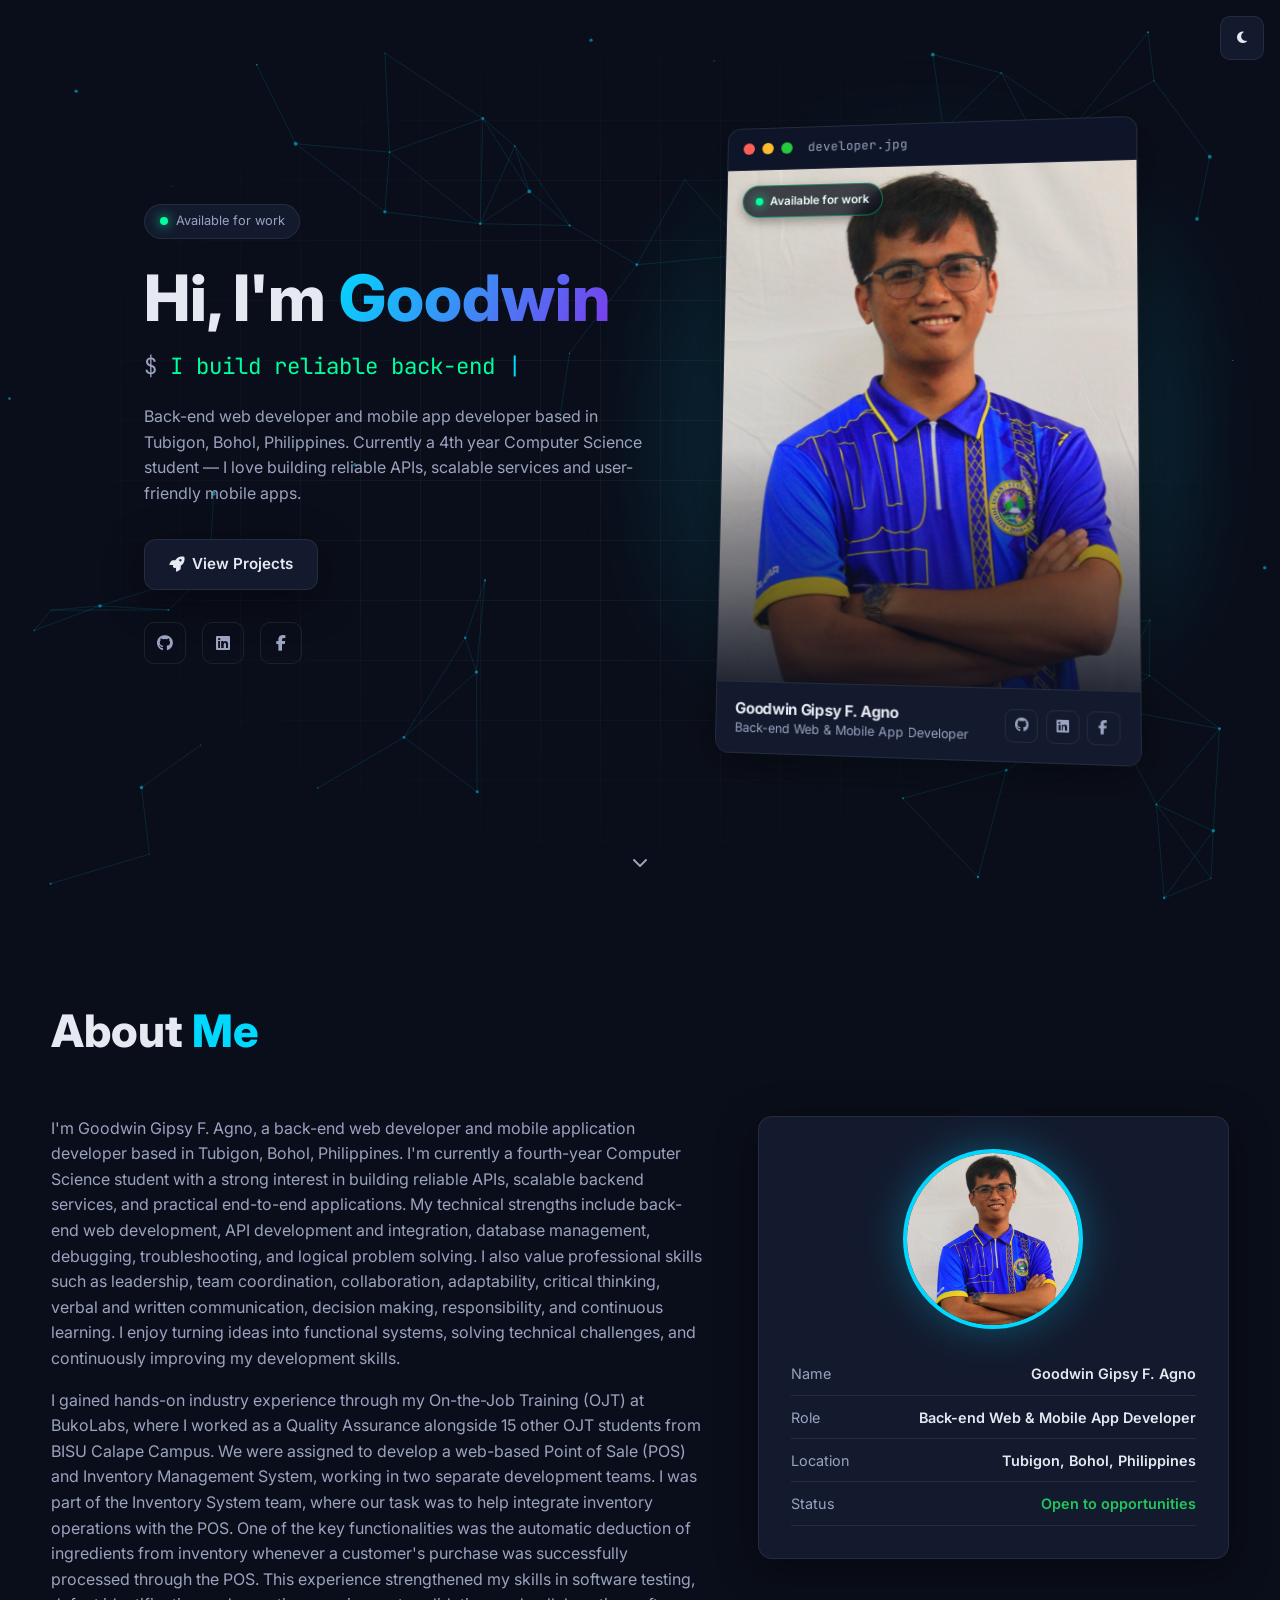
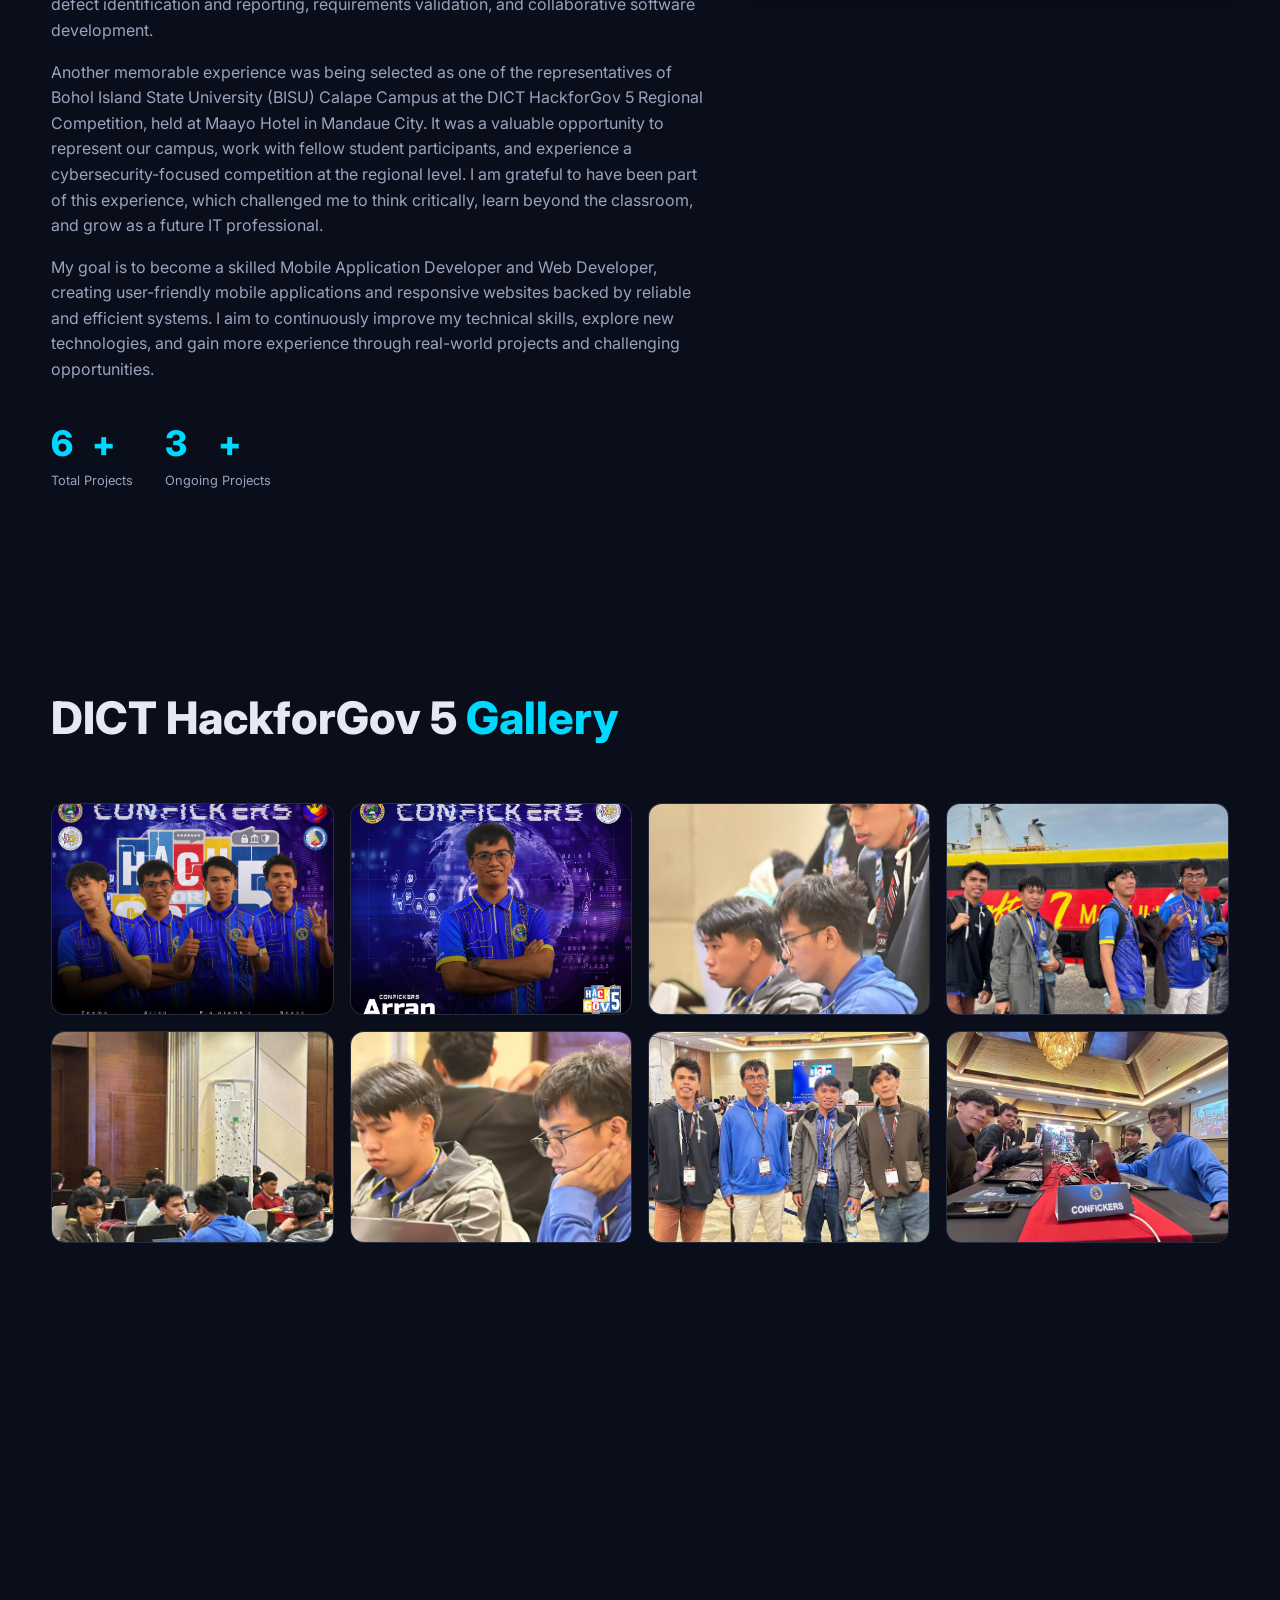
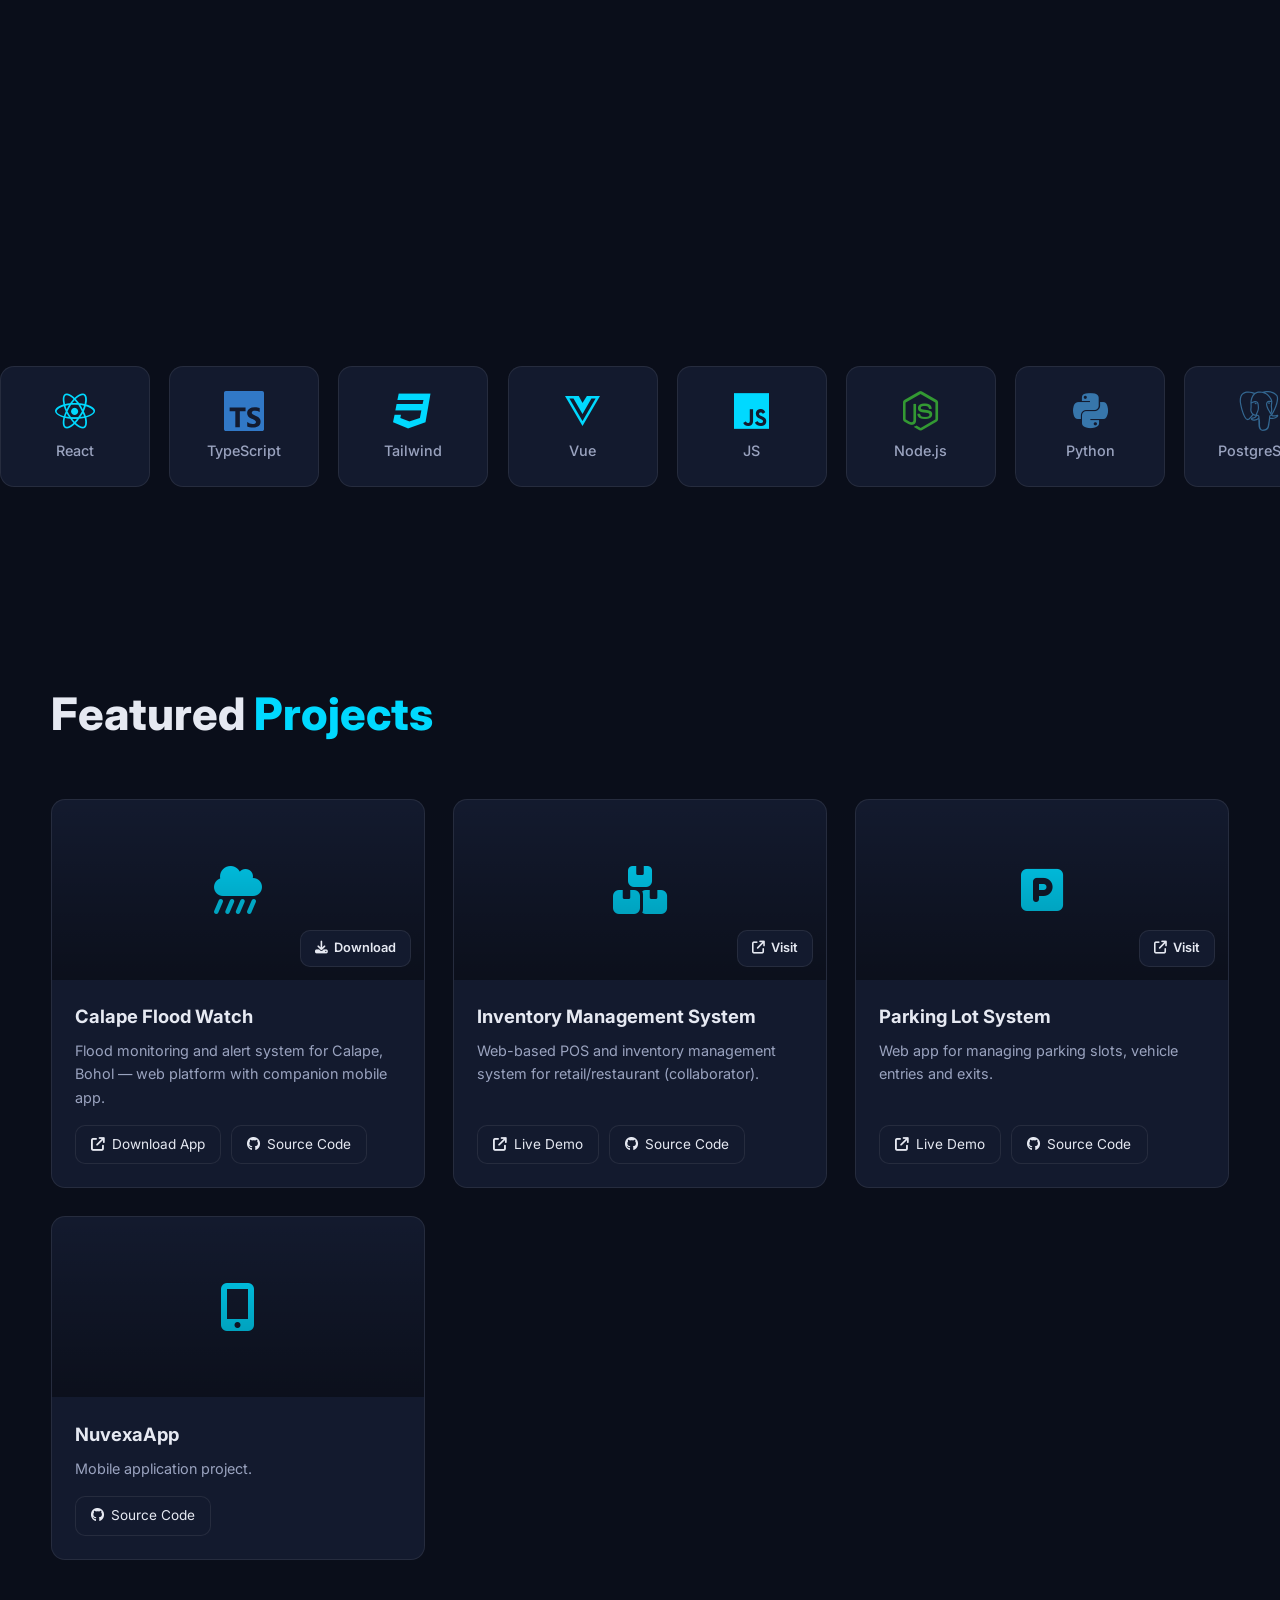
==== commit e9eb2e45: "Add real featured projects, remove tags/categories, add download/visit button on thumbnails" ====
--- a/index.html
+++ b/index.html
@@ -16,7 +16,7 @@
   <!-- Icons -->
   <link rel="stylesheet" href="https://cdnjs.cloudflare.com/ajax/libs/font-awesome/6.5.1/css/all.min.css" />
 
-  <link rel="stylesheet" href="css/style.css?v=27" />
+  <link rel="stylesheet" href="css/style.css?v=28" />
 </head>
 <body>
   <!-- Particle canvas -->
@@ -260,12 +260,6 @@
       <div class="section__head reveal">
         <h2 class="section__title">Featured <span class="accent">Projects</span></h2>
       </div>
-      <div class="project-filters reveal">
-        <button class="filter active" data-filter="all">All</button>
-        <button class="filter" data-filter="web">Web</button>
-        <button class="filter" data-filter="api">API</button>
-        <button class="filter" data-filter="mobile">Mobile</button>
-      </div>
       <div class="projects" id="projectsGrid"><!-- injected by JS --></div>
     </div>
   </section>
@@ -285,6 +279,6 @@
     <img id="lightboxImg" src="" alt="" />
   </div>
 
-  <script src="js/main.js?v=7"></script>
+  <script src="js/main.js?v=8"></script>
 </body>
 </html>
--- a/css/style.css
+++ b/css/style.css
@@ -682,6 +682,26 @@
   content: '';
   position: absolute; inset: 0;
   background: linear-gradient(180deg, transparent, rgba(0,0,0,0.4));
+}
+.project-card__thumb-btn {
+  position: absolute;
+  bottom: 0.8rem; right: 0.8rem;
+  z-index: 2;
+  display: inline-flex; align-items: center; gap: 0.4rem;
+  padding: 0.45rem 0.85rem;
+  border-radius: 10px;
+  border: 1px solid var(--border);
+  background: var(--bg-card);
+  color: var(--fg);
+  font-size: 0.8rem;
+  font-weight: 600;
+  transition: all 0.2s;
+}
+.project-card__thumb-btn:hover {
+  background: var(--bg-alt);
+  border-color: var(--accent);
+  color: var(--accent);
+  transform: translateY(-2px);
 }
 .project-card__body { padding: 1.4rem; flex: 1; display: flex; flex-direction: column; }
 .project-card__title { font-size: 1.15rem; font-weight: 700; margin-bottom: 0.5rem; }
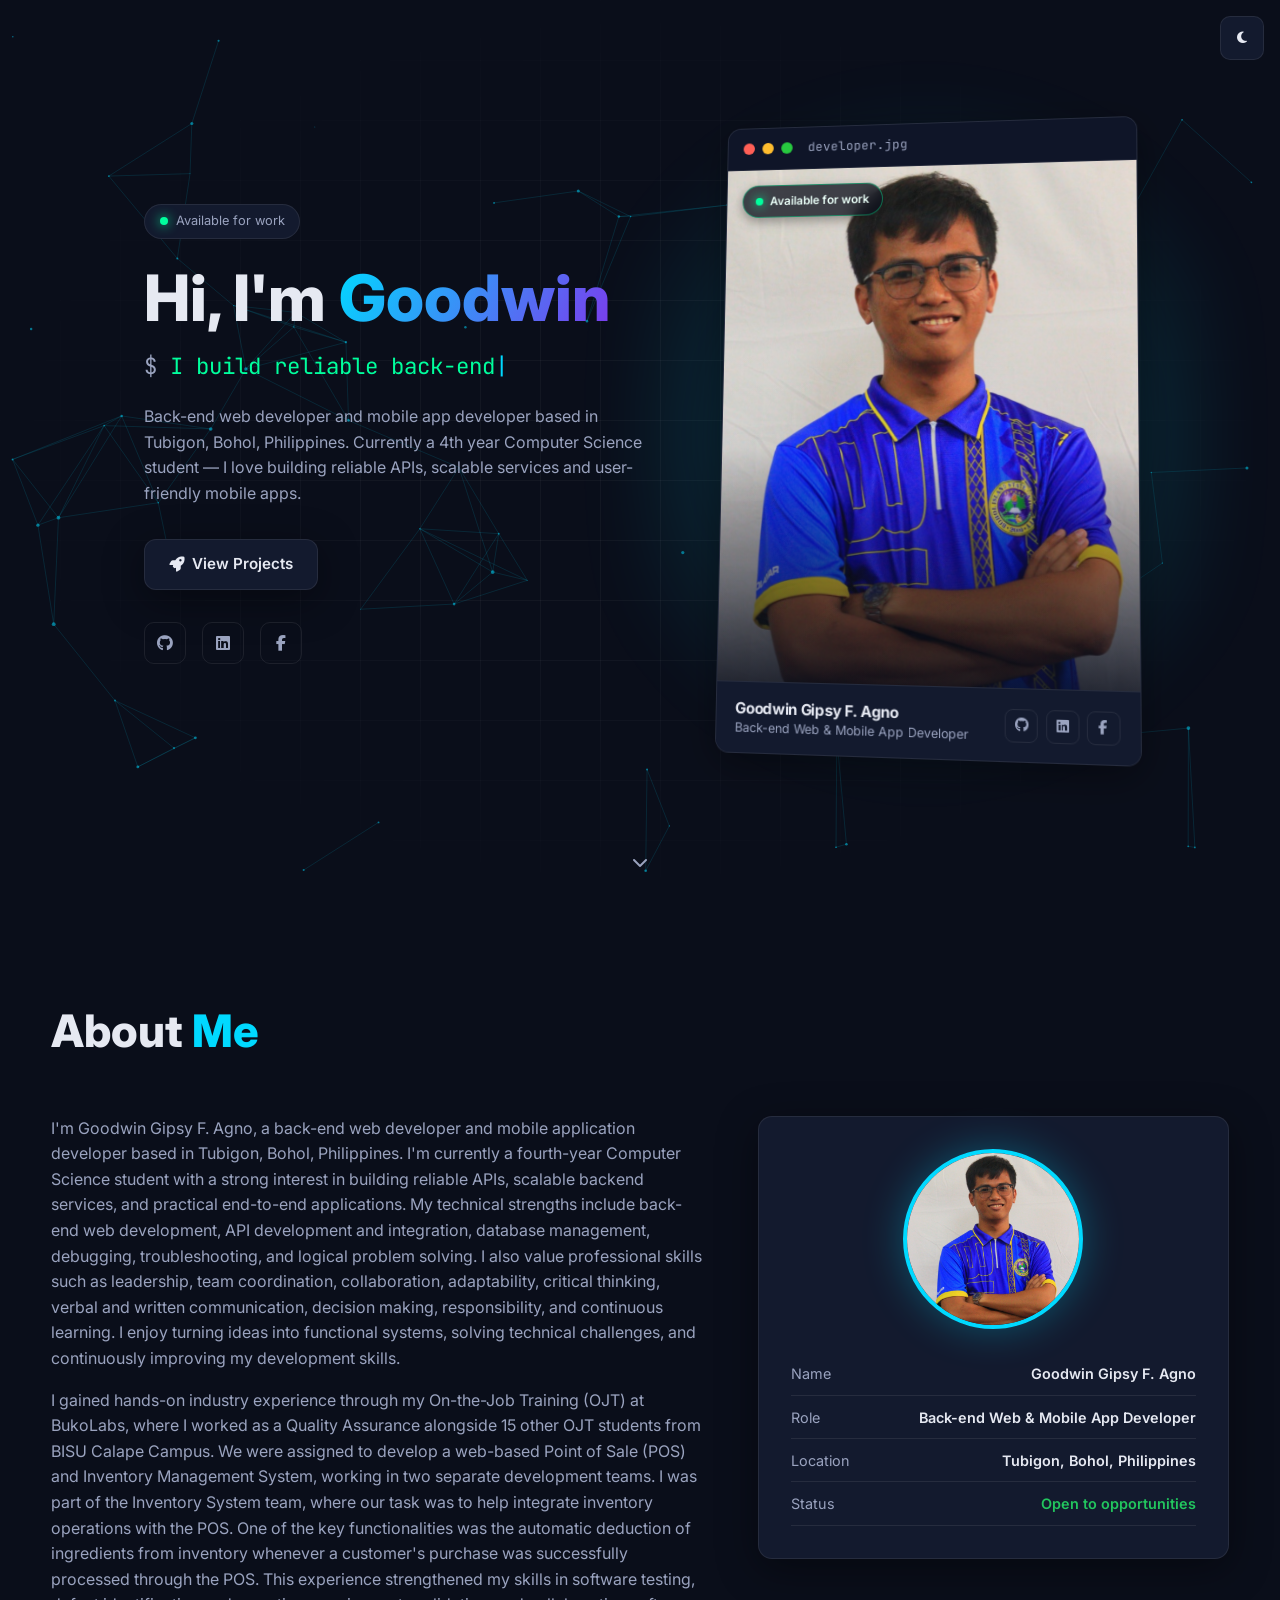
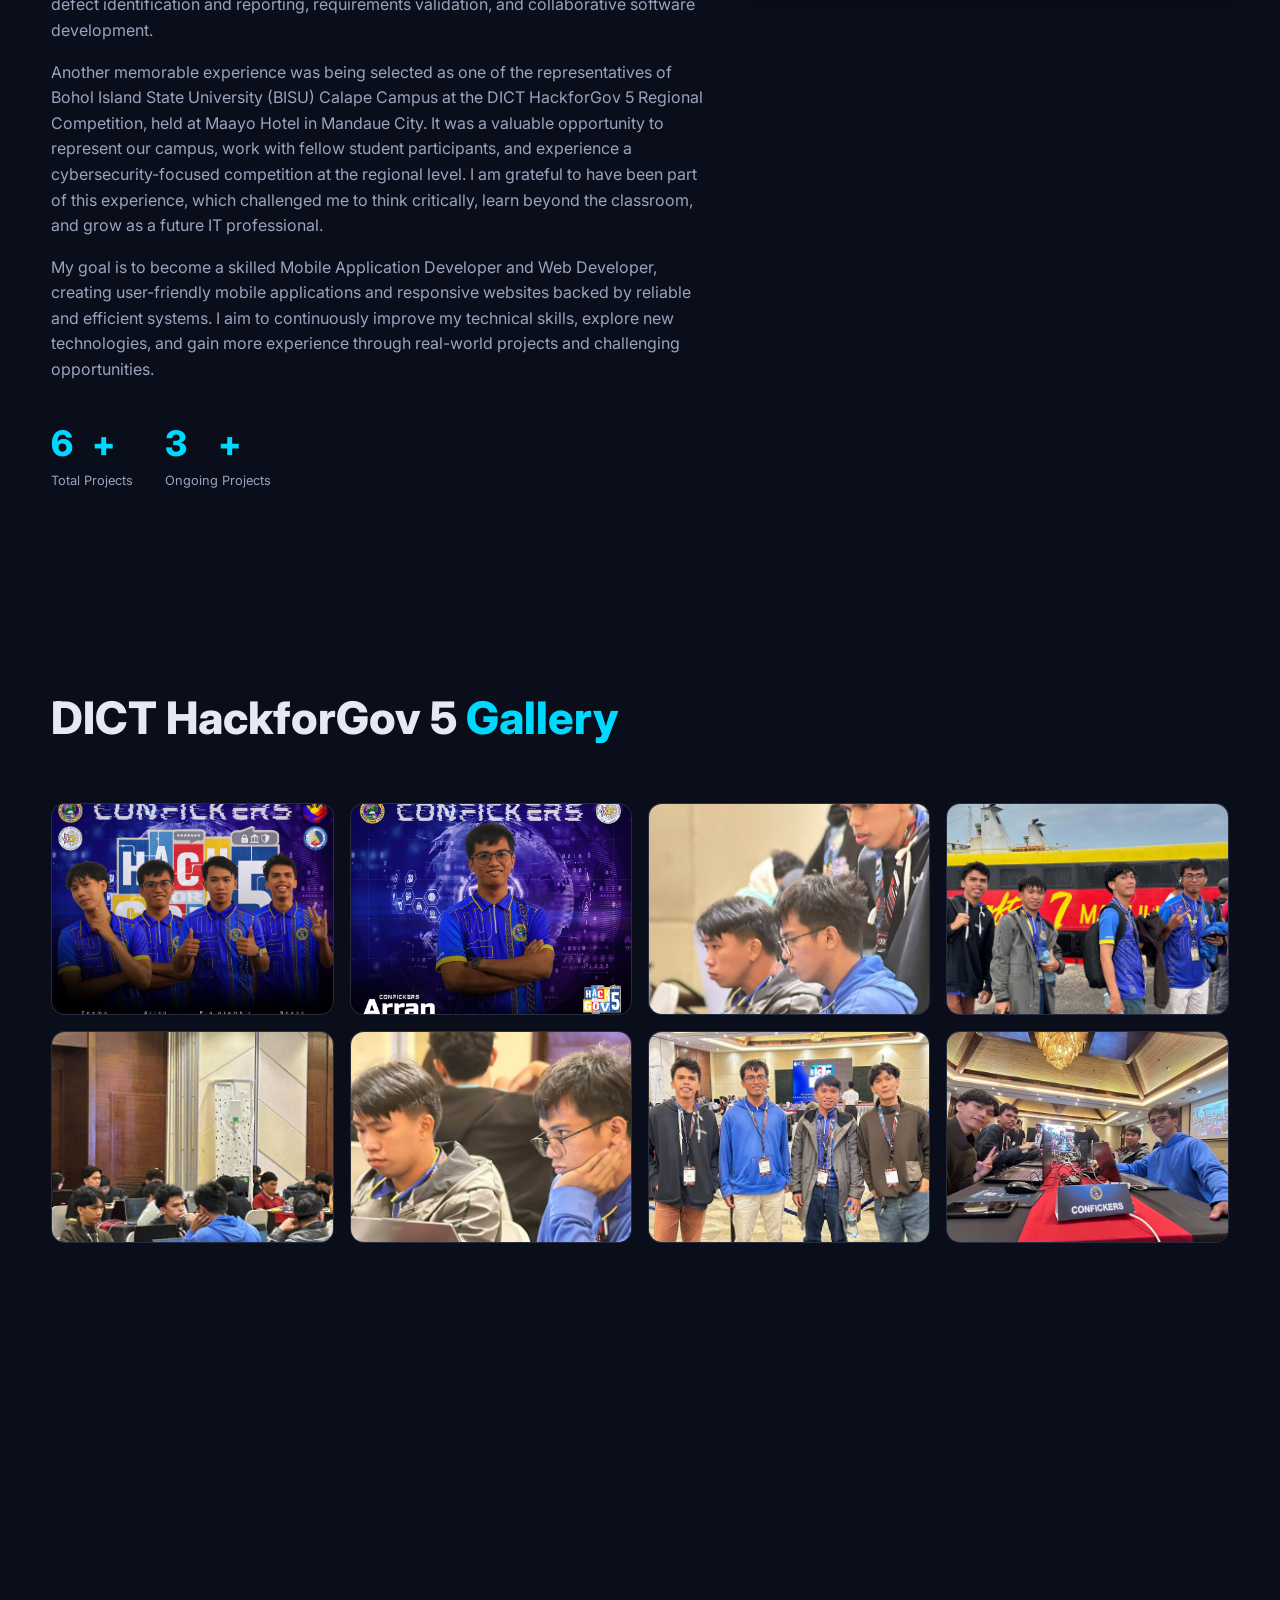
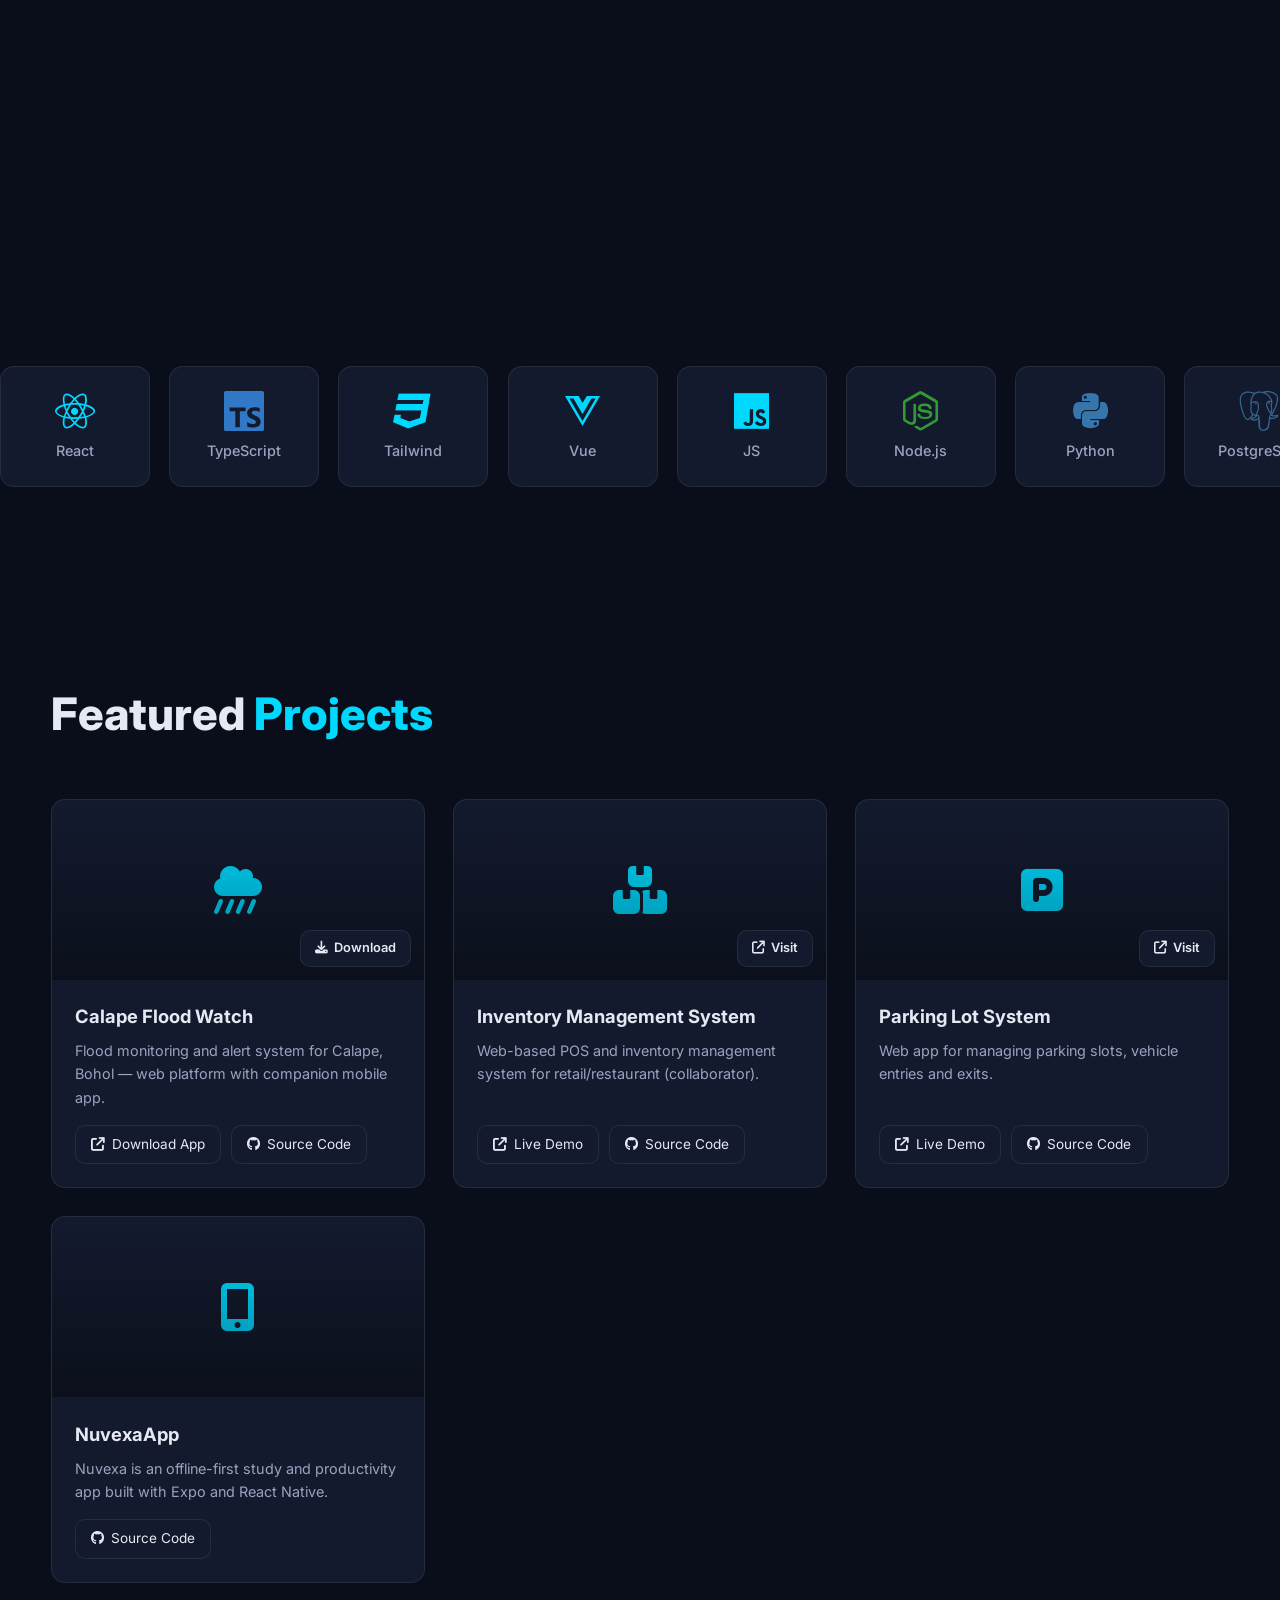
==== commit e23bdffe: "Update NuvexaApp description" ====
--- a/index.html
+++ b/index.html
@@ -279,6 +279,6 @@
     <img id="lightboxImg" src="" alt="" />
   </div>
 
-  <script src="js/main.js?v=8"></script>
+  <script src="js/main.js?v=9"></script>
 </body>
 </html>
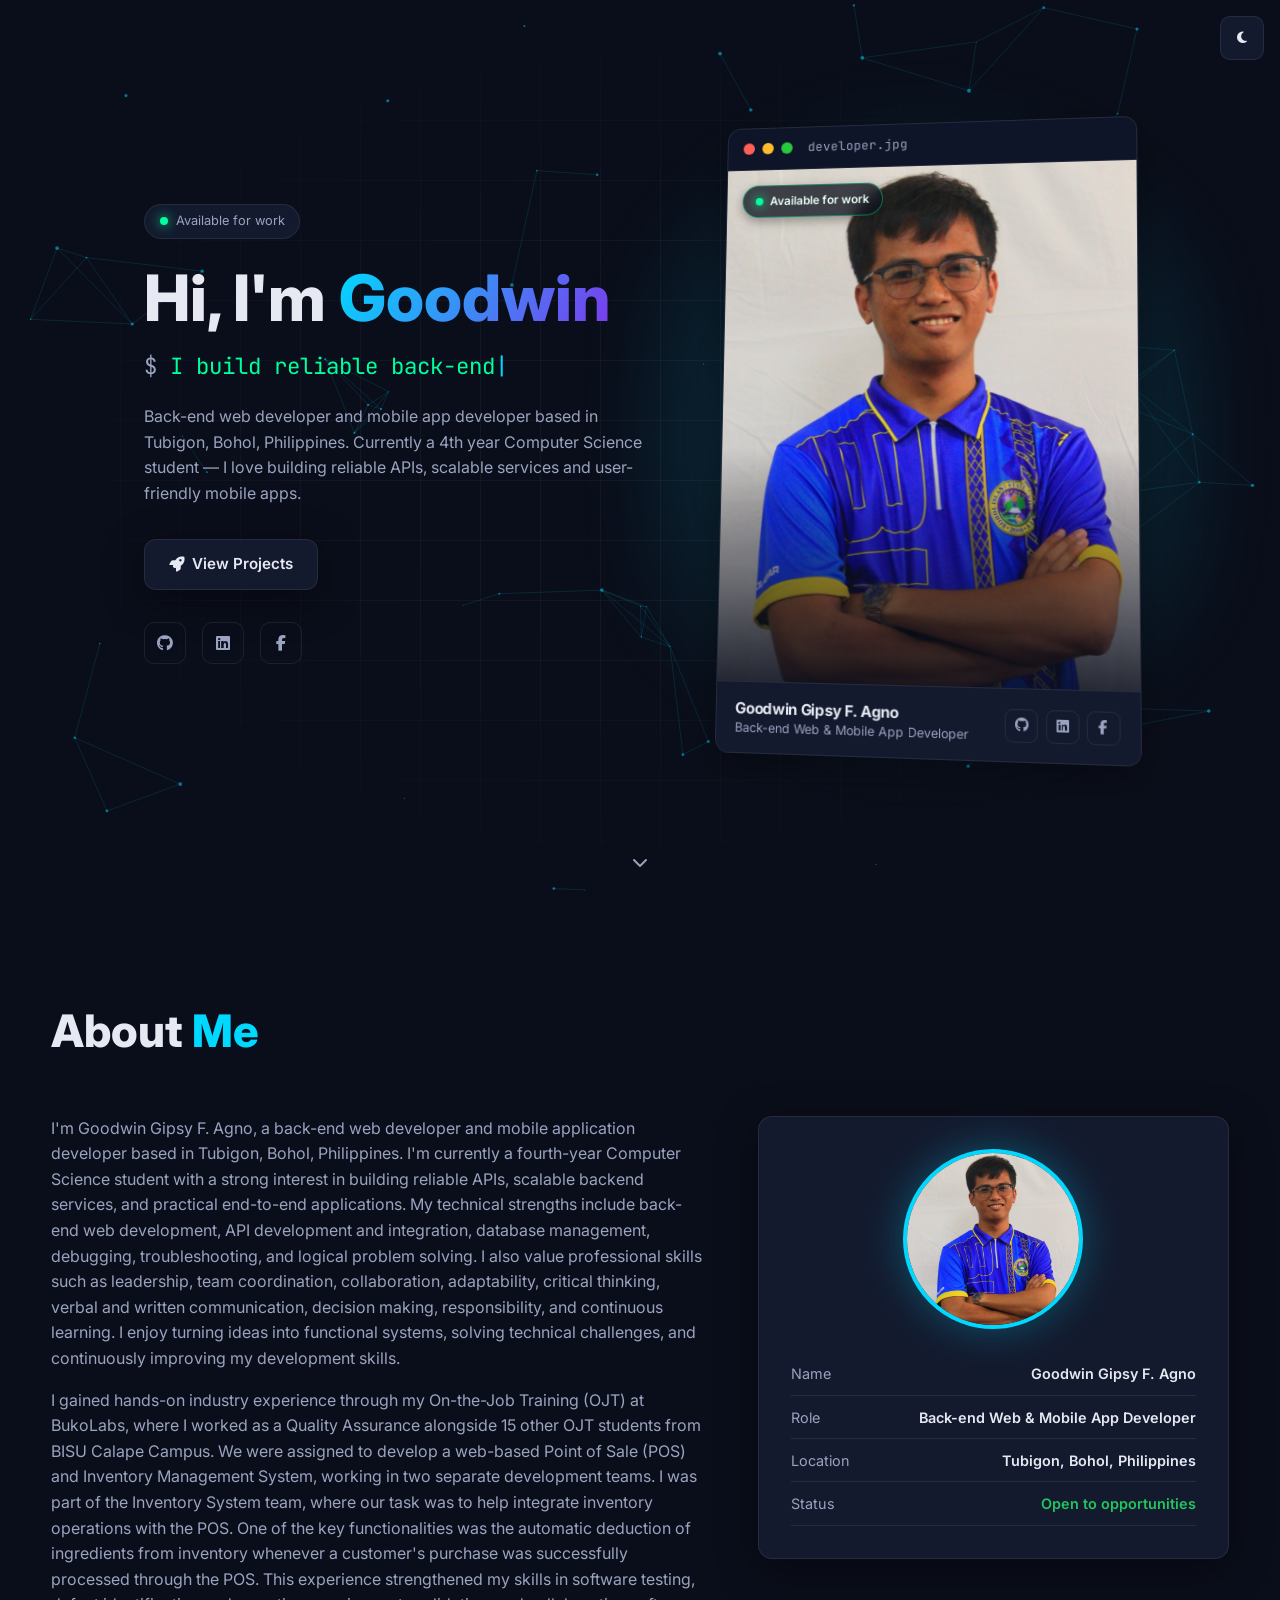
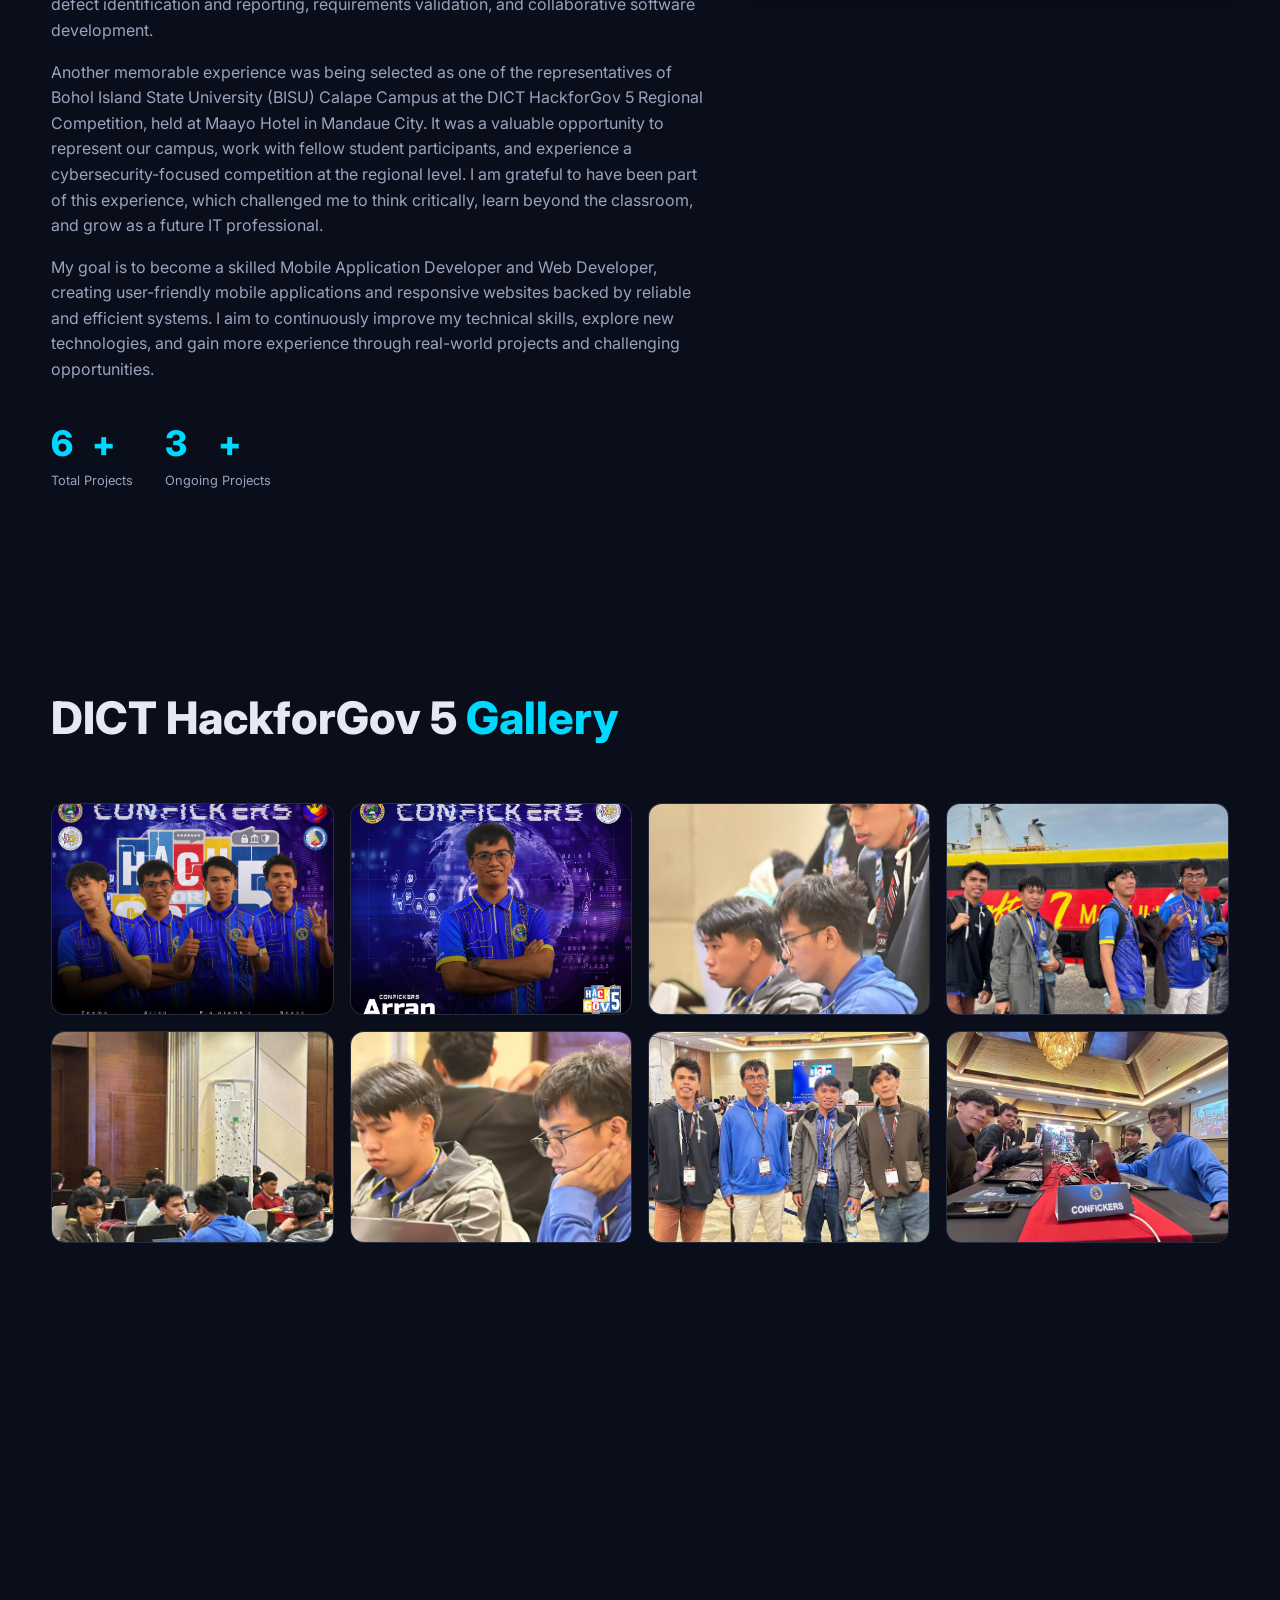
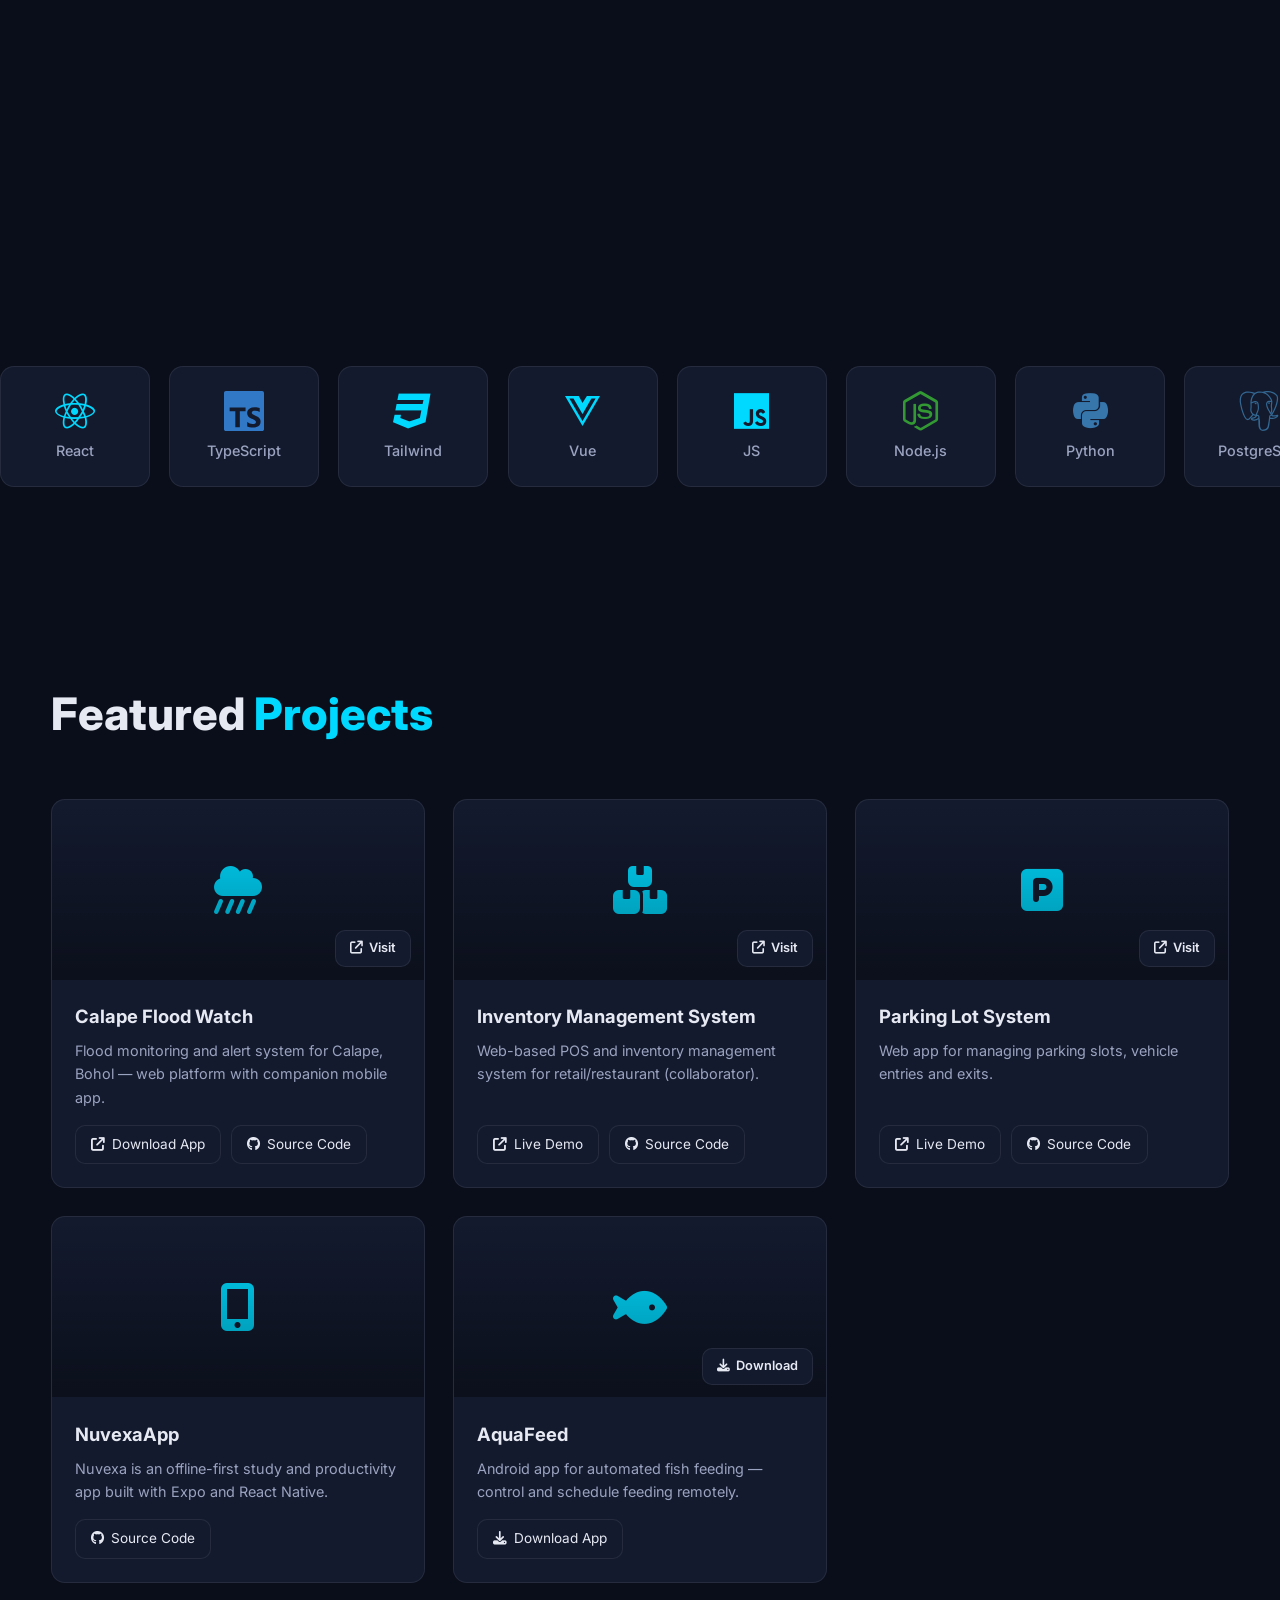
==== commit 68ff9fcc: "Add AquaFeed fish feeder Android app project with APK download" ====
--- a/index.html
+++ b/index.html
@@ -279,6 +279,6 @@
     <img id="lightboxImg" src="" alt="" />
   </div>
 
-  <script src="js/main.js?v=9"></script>
+  <script src="js/main.js?v=10"></script>
 </body>
 </html>
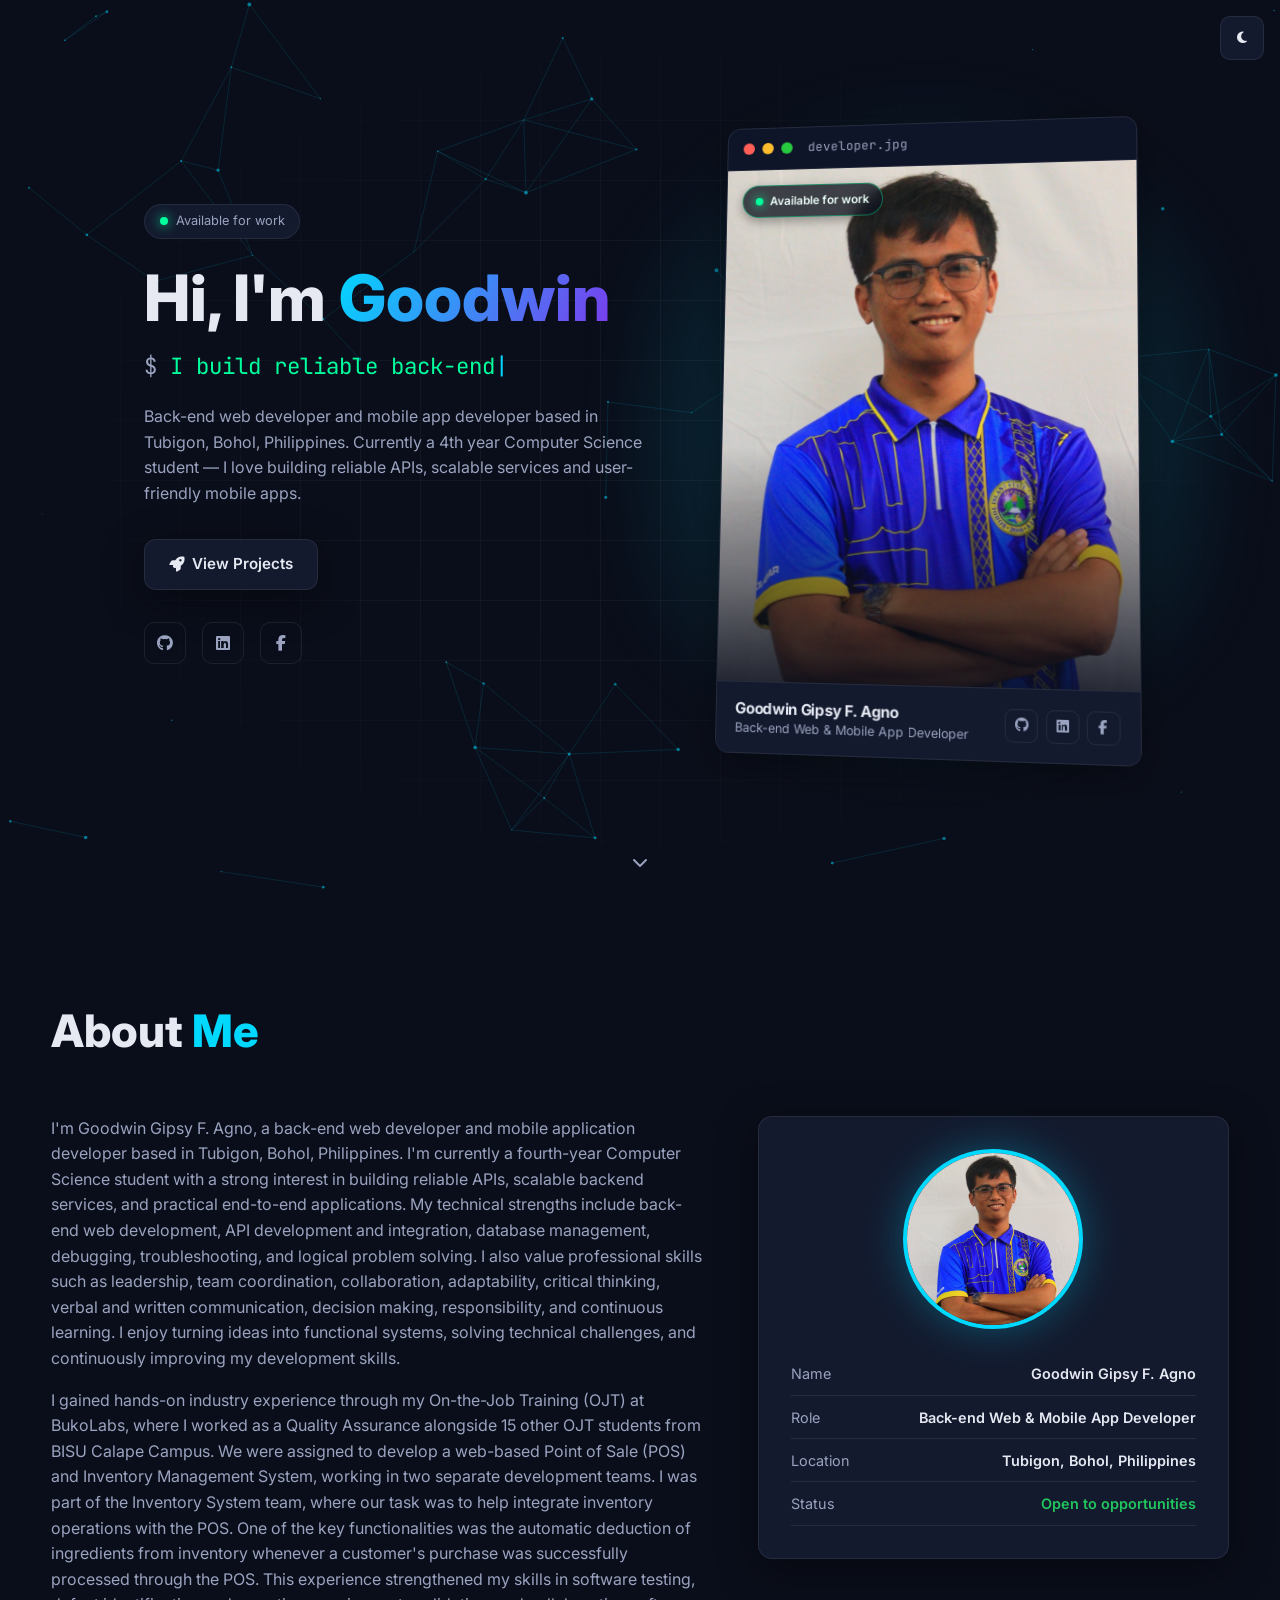
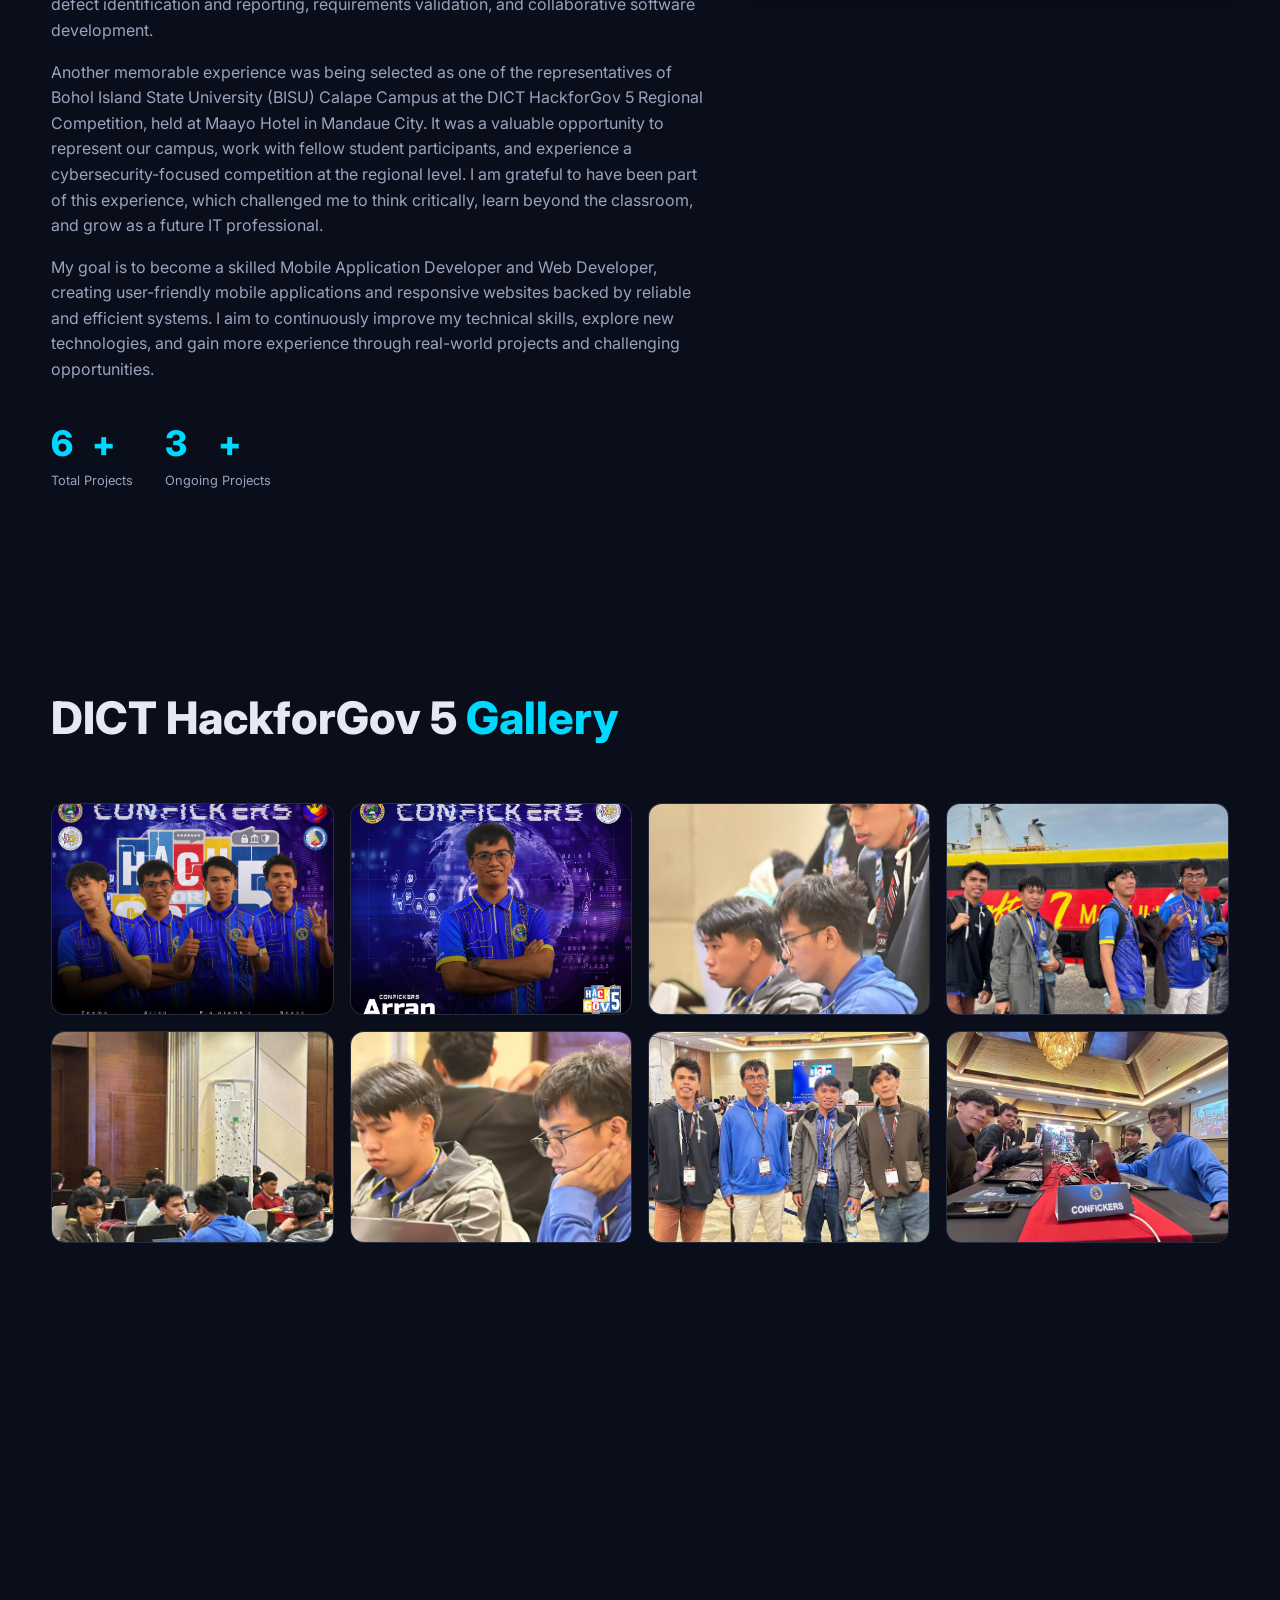
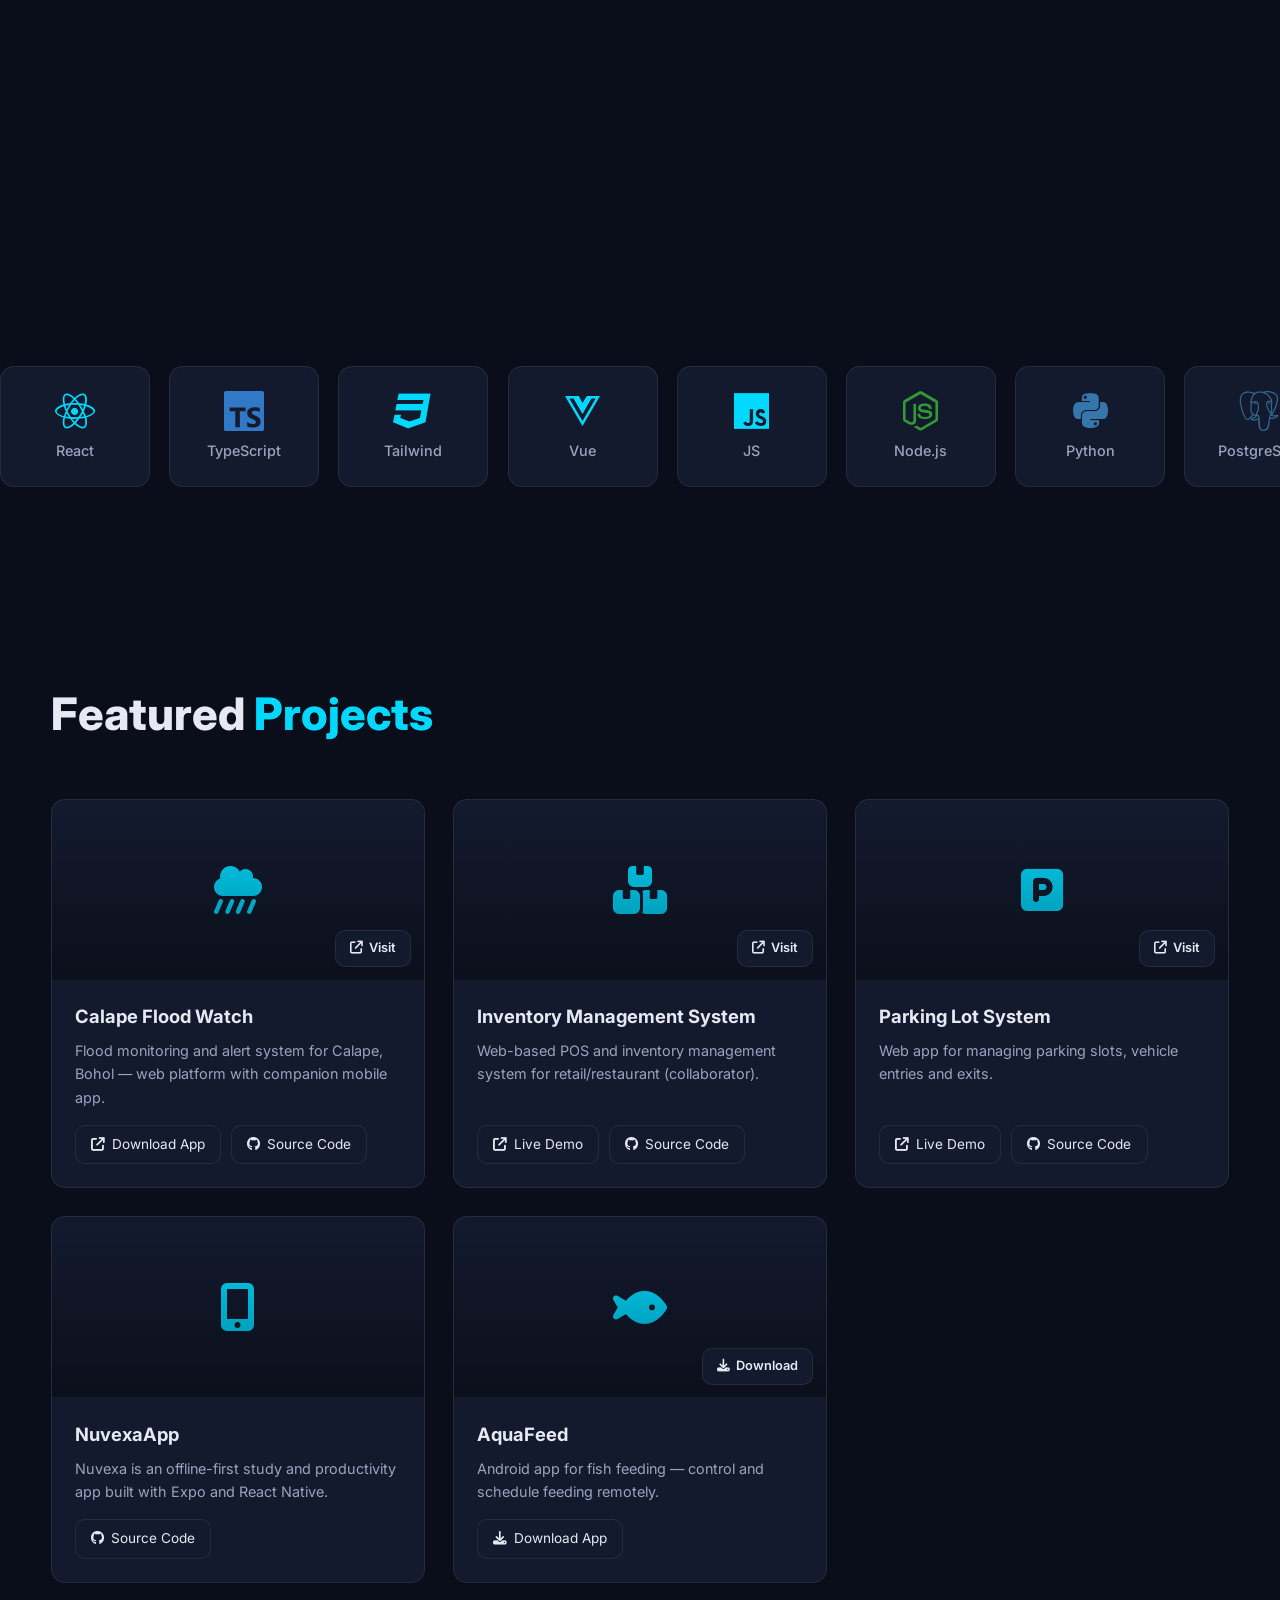
==== commit ab32dcab: "Remove 'automated' from AquaFeed description" ====
--- a/index.html
+++ b/index.html
@@ -279,6 +279,6 @@
     <img id="lightboxImg" src="" alt="" />
   </div>
 
-  <script src="js/main.js?v=10"></script>
+  <script src="js/main.js?v=11"></script>
 </body>
 </html>
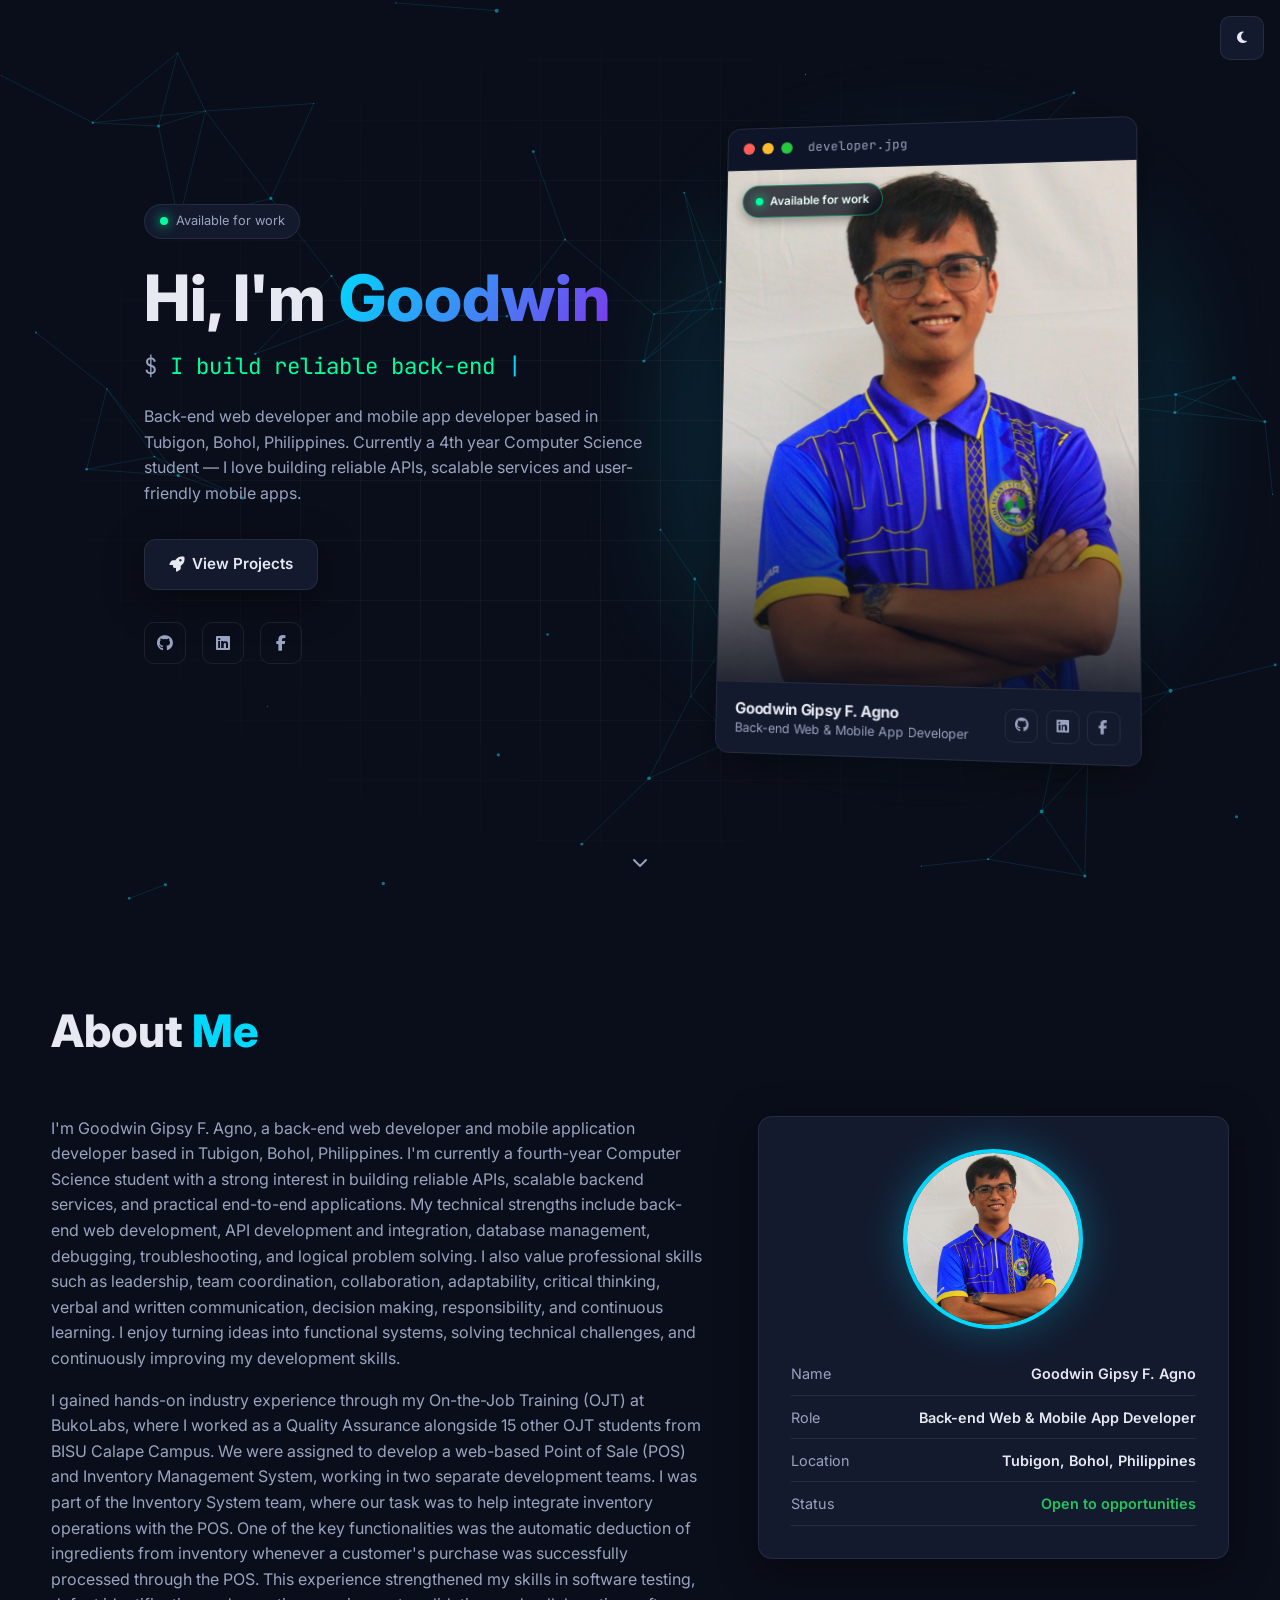
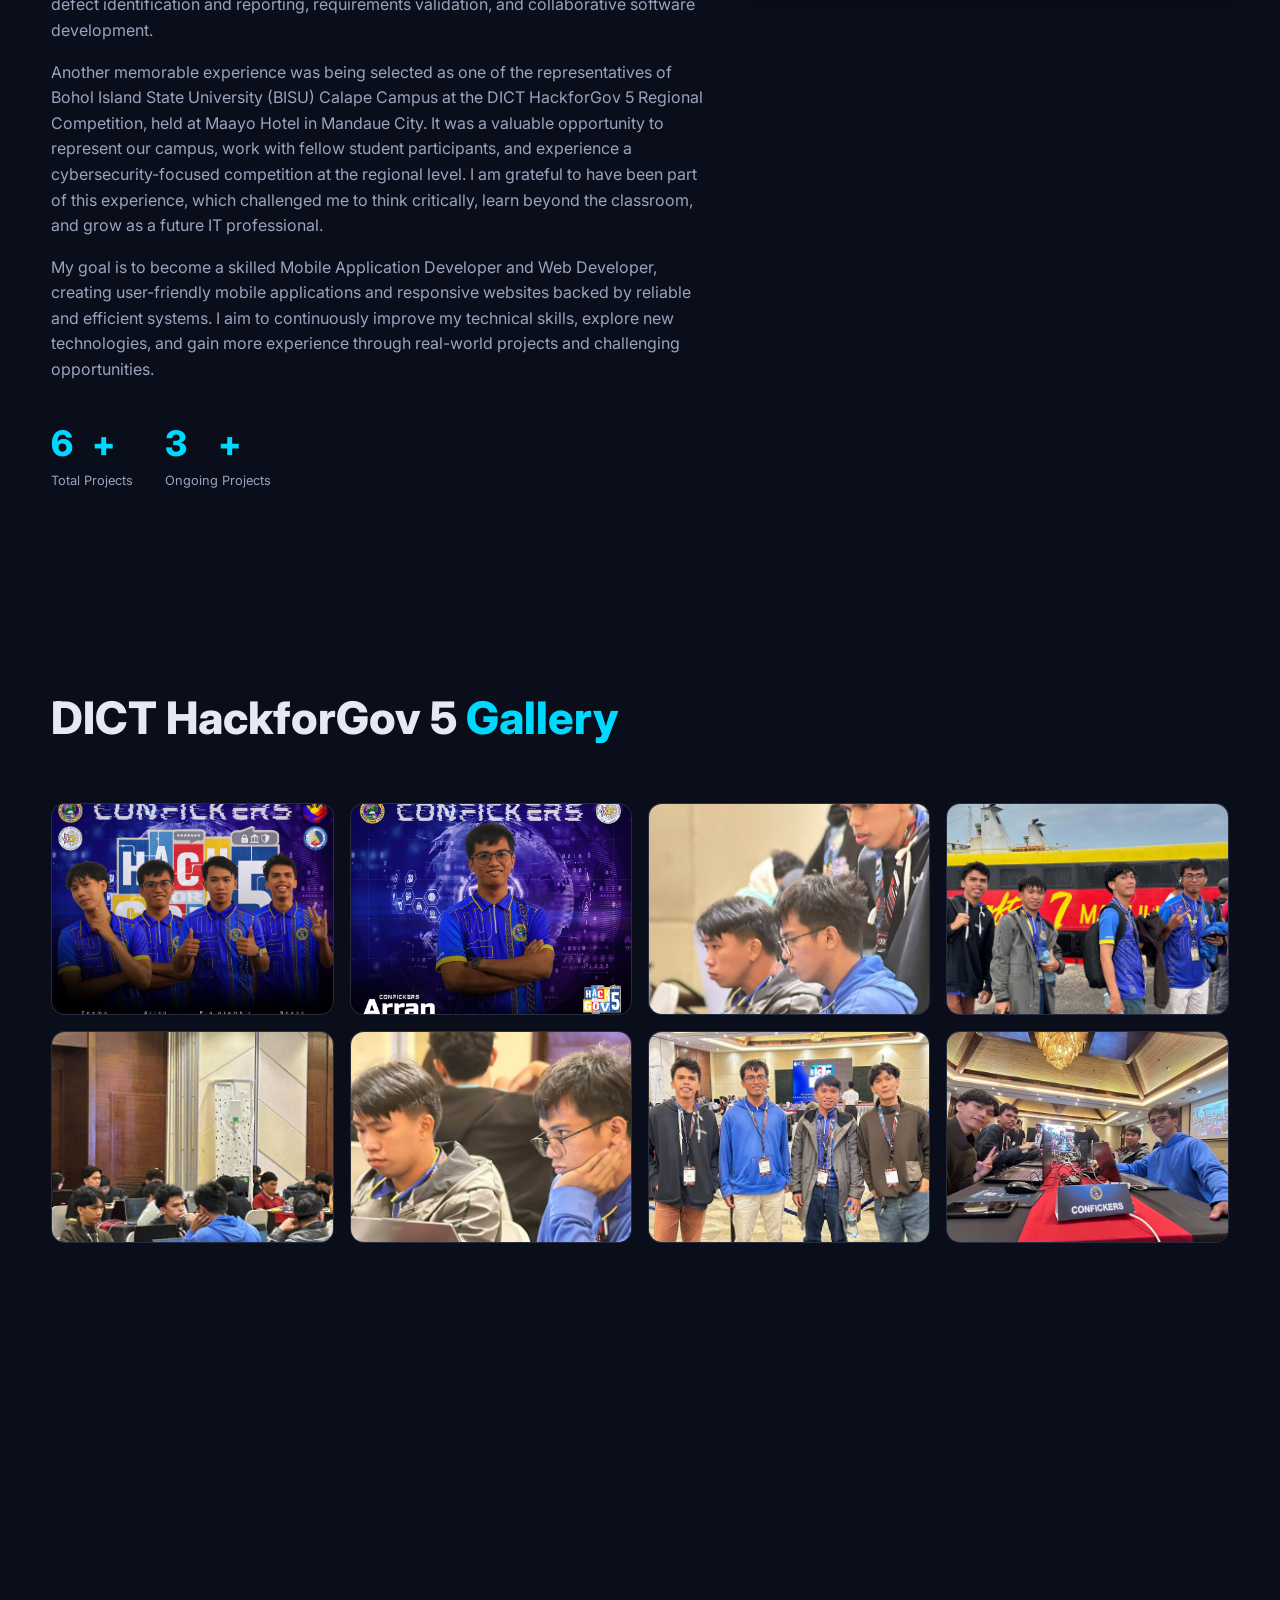
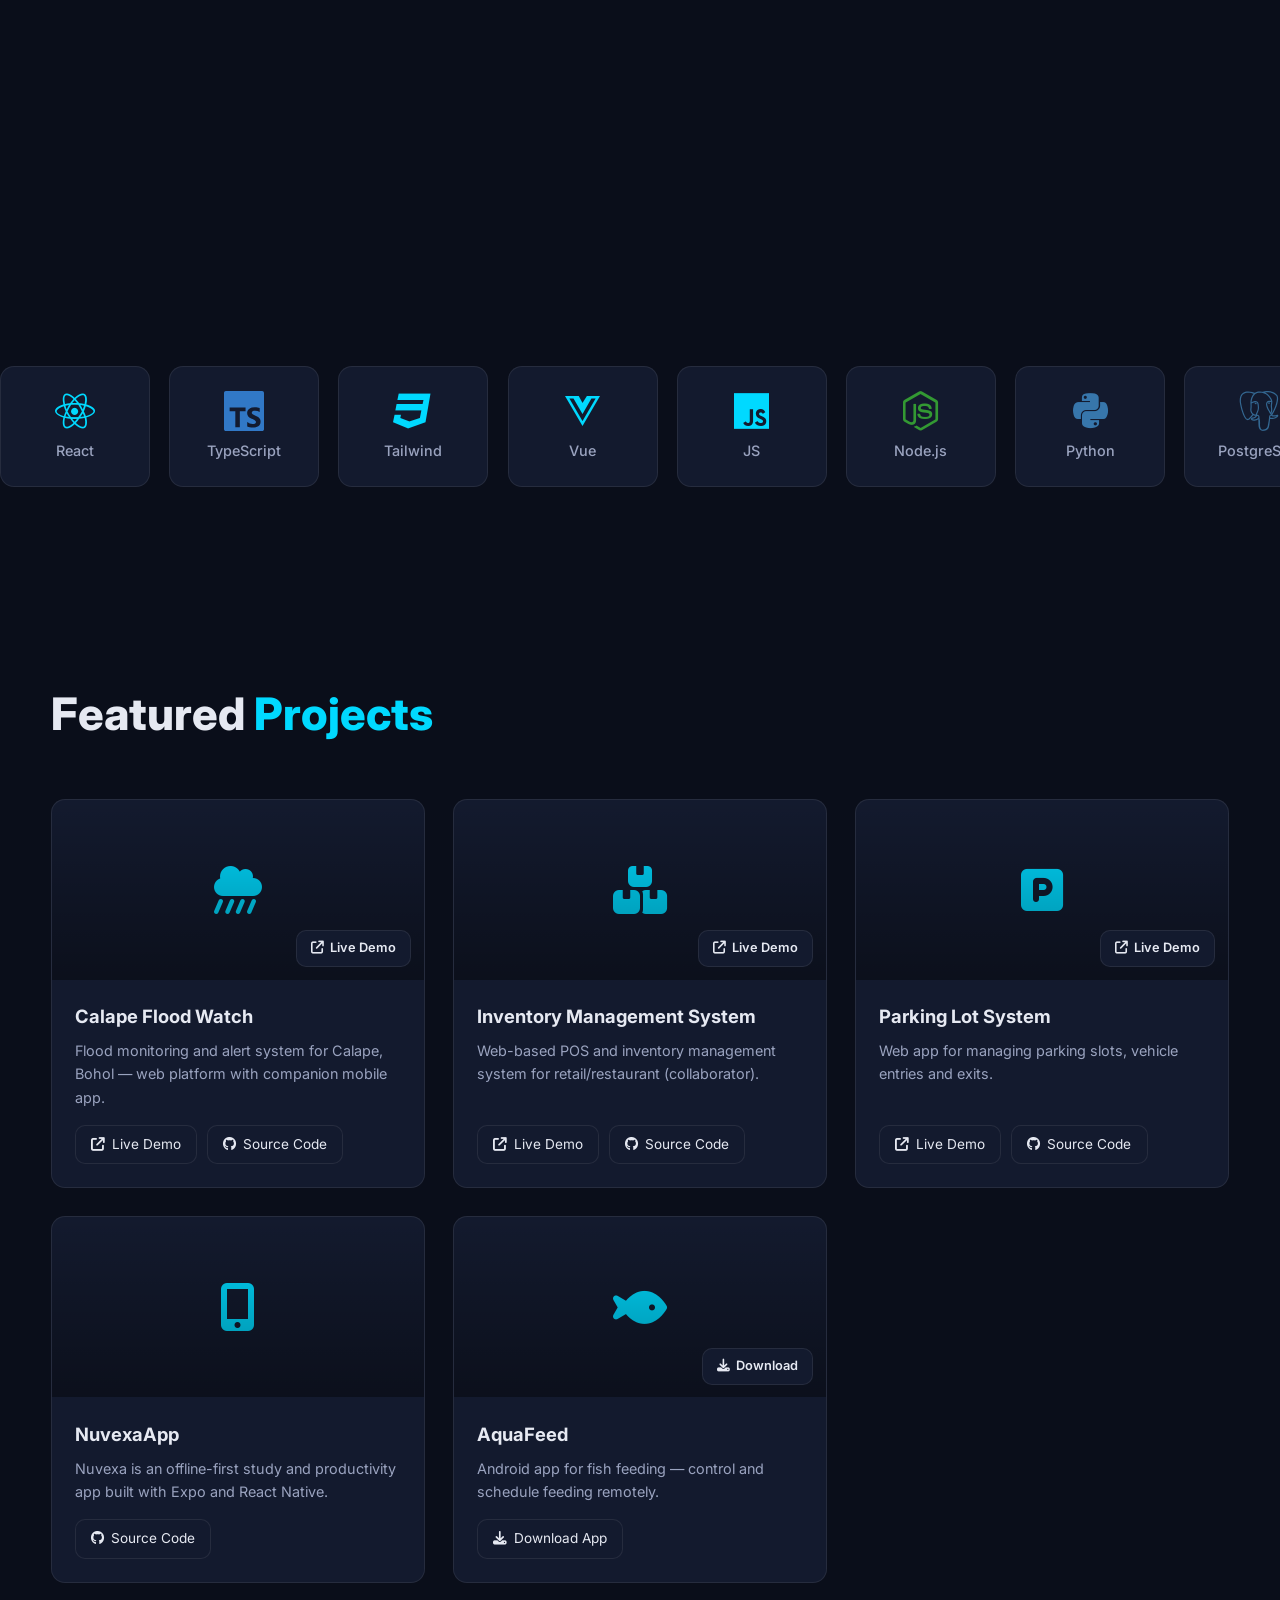
==== commit 650ec2c0: "Add Live Demo button to Calape Flood Watch thumbnail" ====
--- a/index.html
+++ b/index.html
@@ -279,6 +279,6 @@
     <img id="lightboxImg" src="" alt="" />
   </div>
 
-  <script src="js/main.js?v=11"></script>
+  <script src="js/main.js?v=12"></script>
 </body>
 </html>
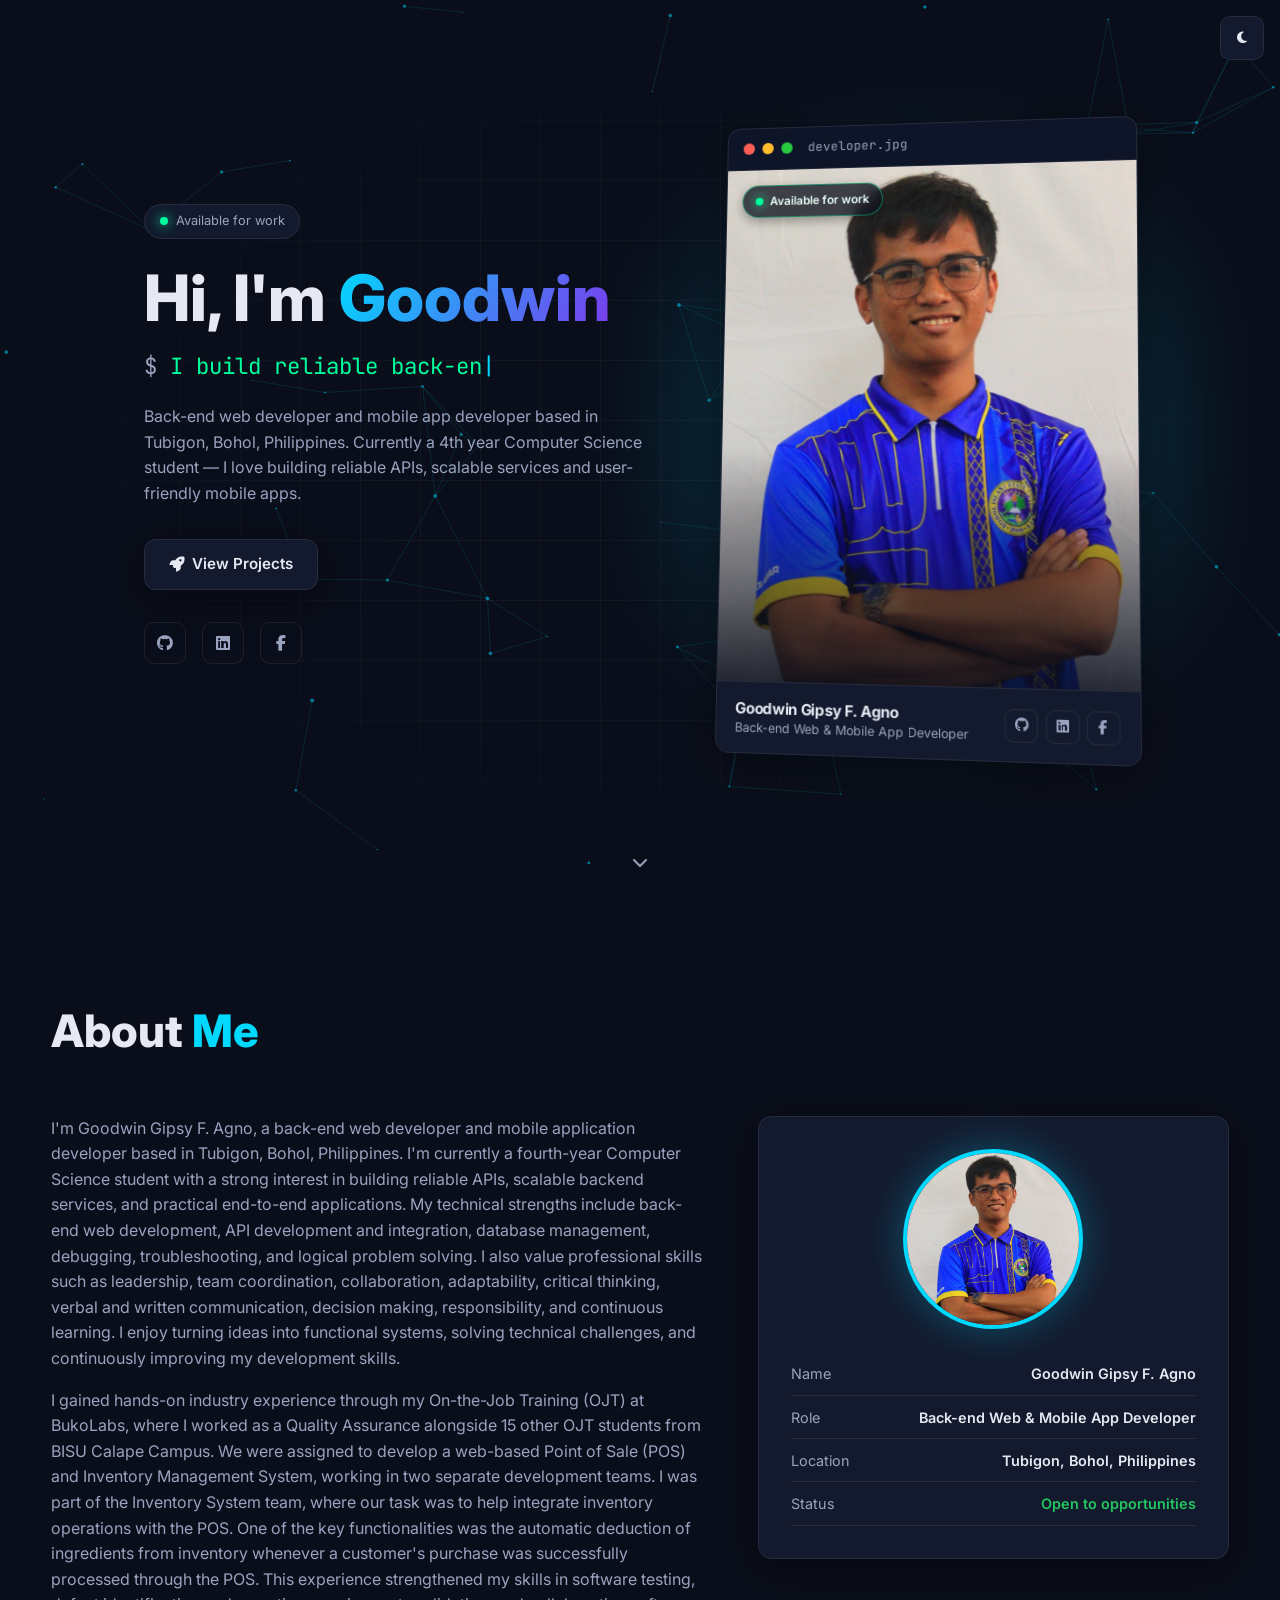
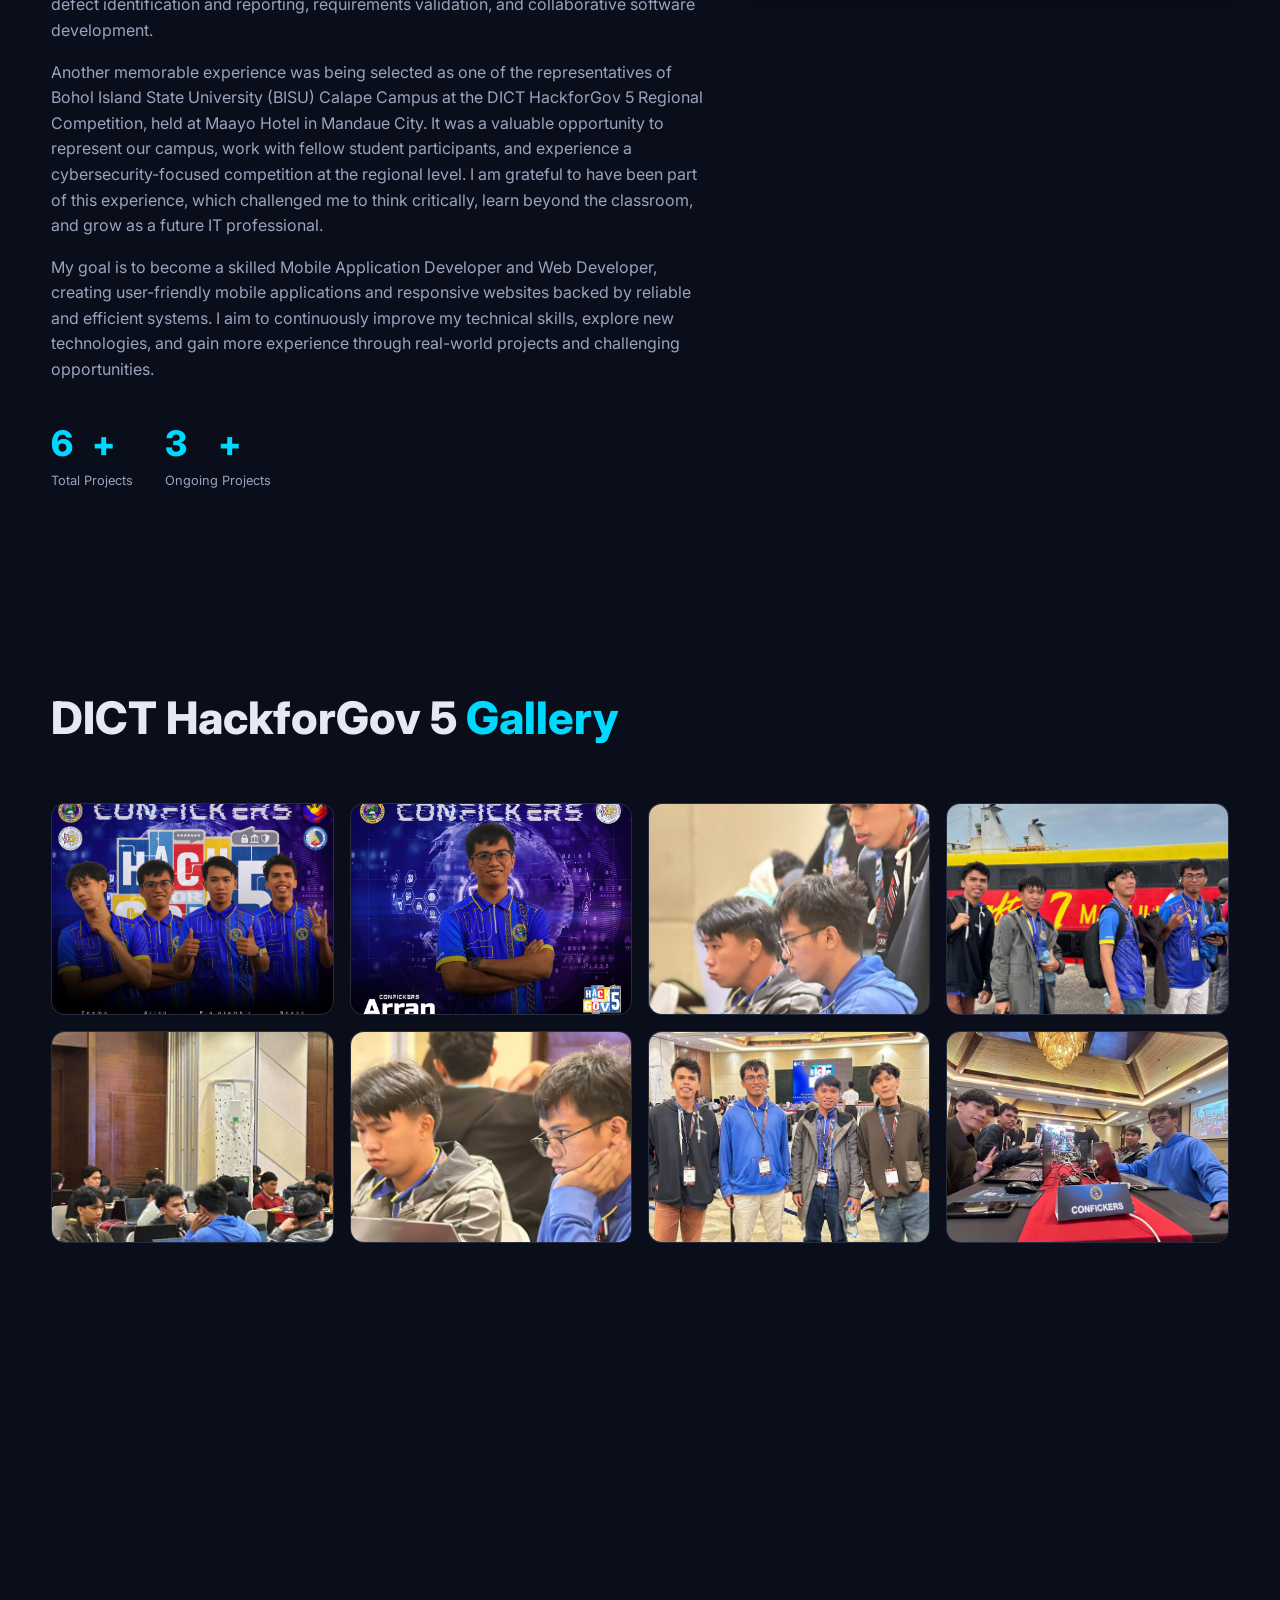
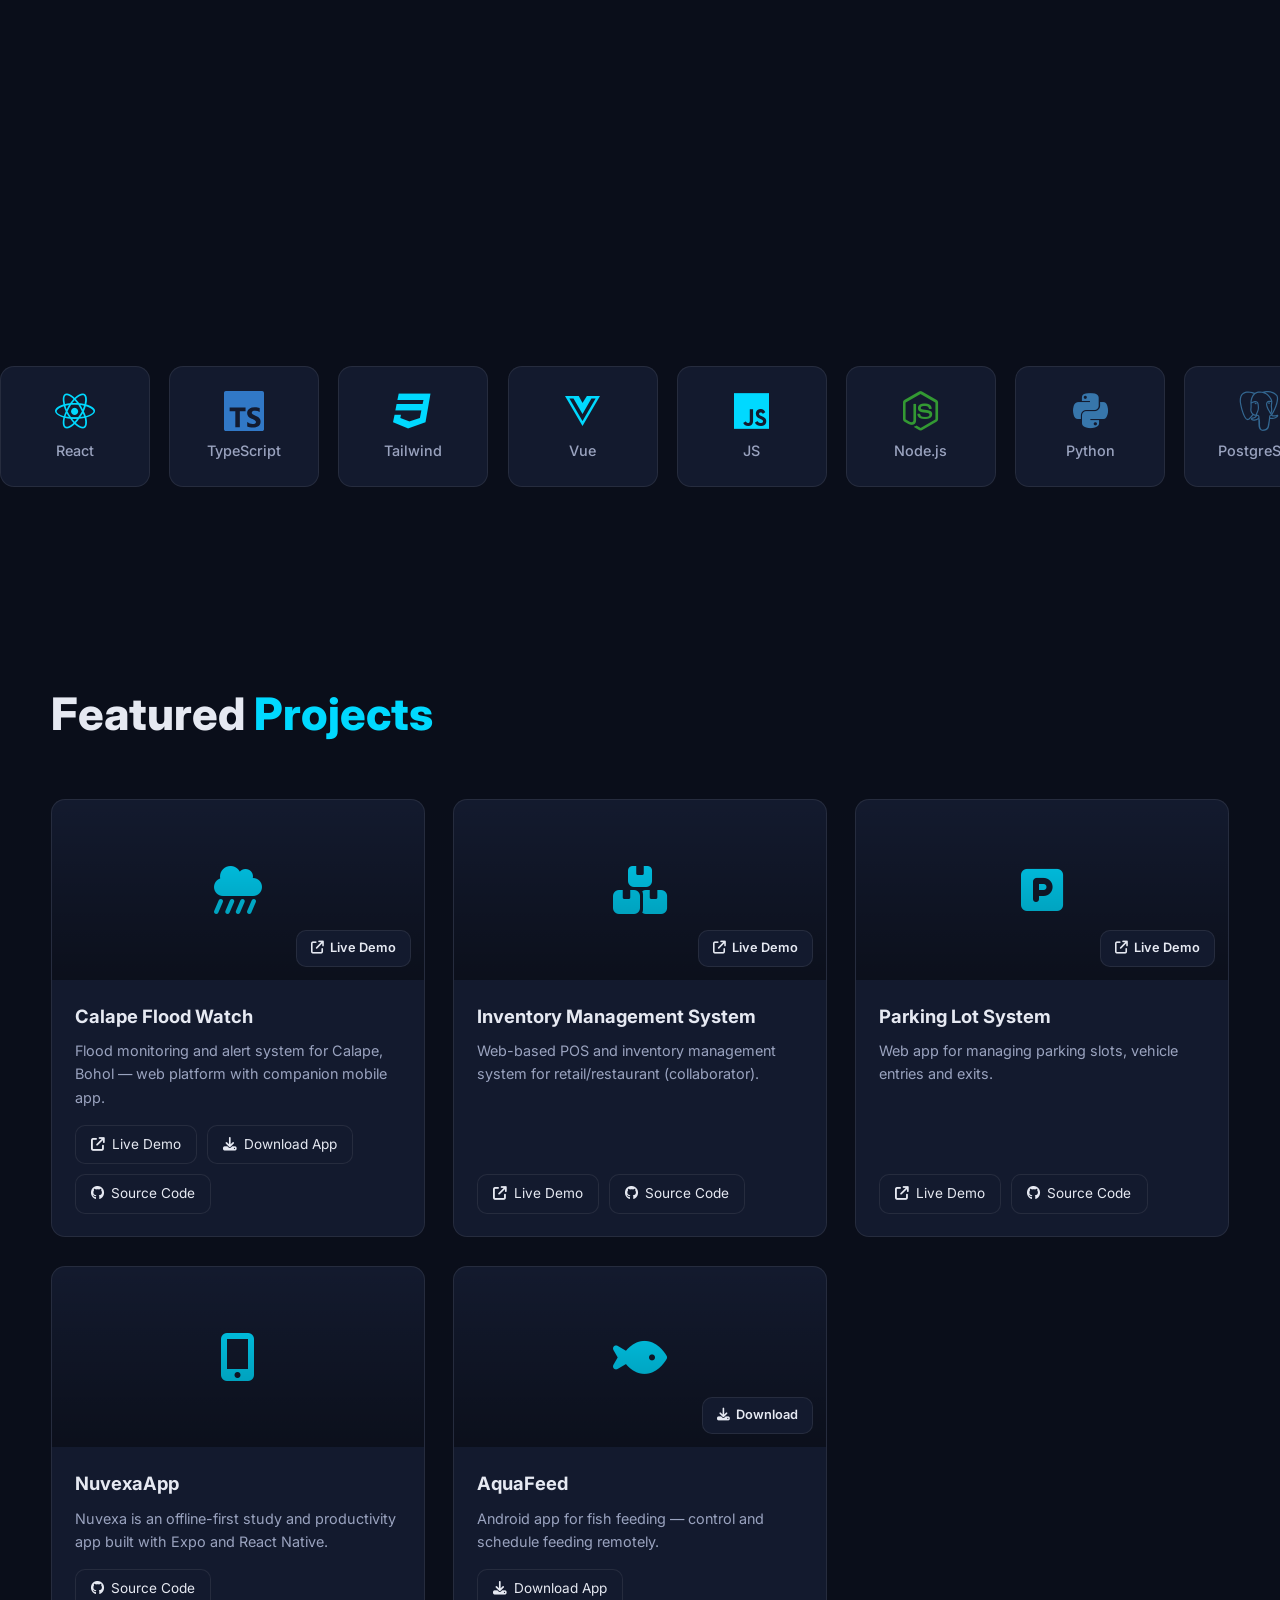
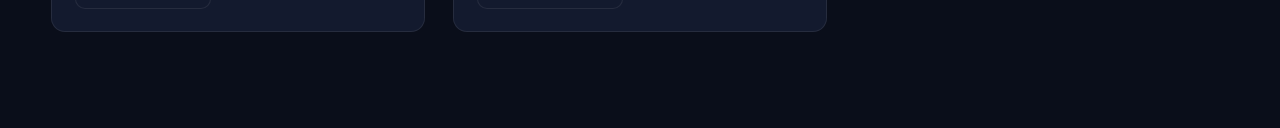
==== commit 1e4b7eb2: "Keep download button and add Live Demo button on Calape Flood Watch" ====
--- a/index.html
+++ b/index.html
@@ -279,6 +279,6 @@
     <img id="lightboxImg" src="" alt="" />
   </div>
 
-  <script src="js/main.js?v=12"></script>
+  <script src="js/main.js?v=13"></script>
 </body>
 </html>
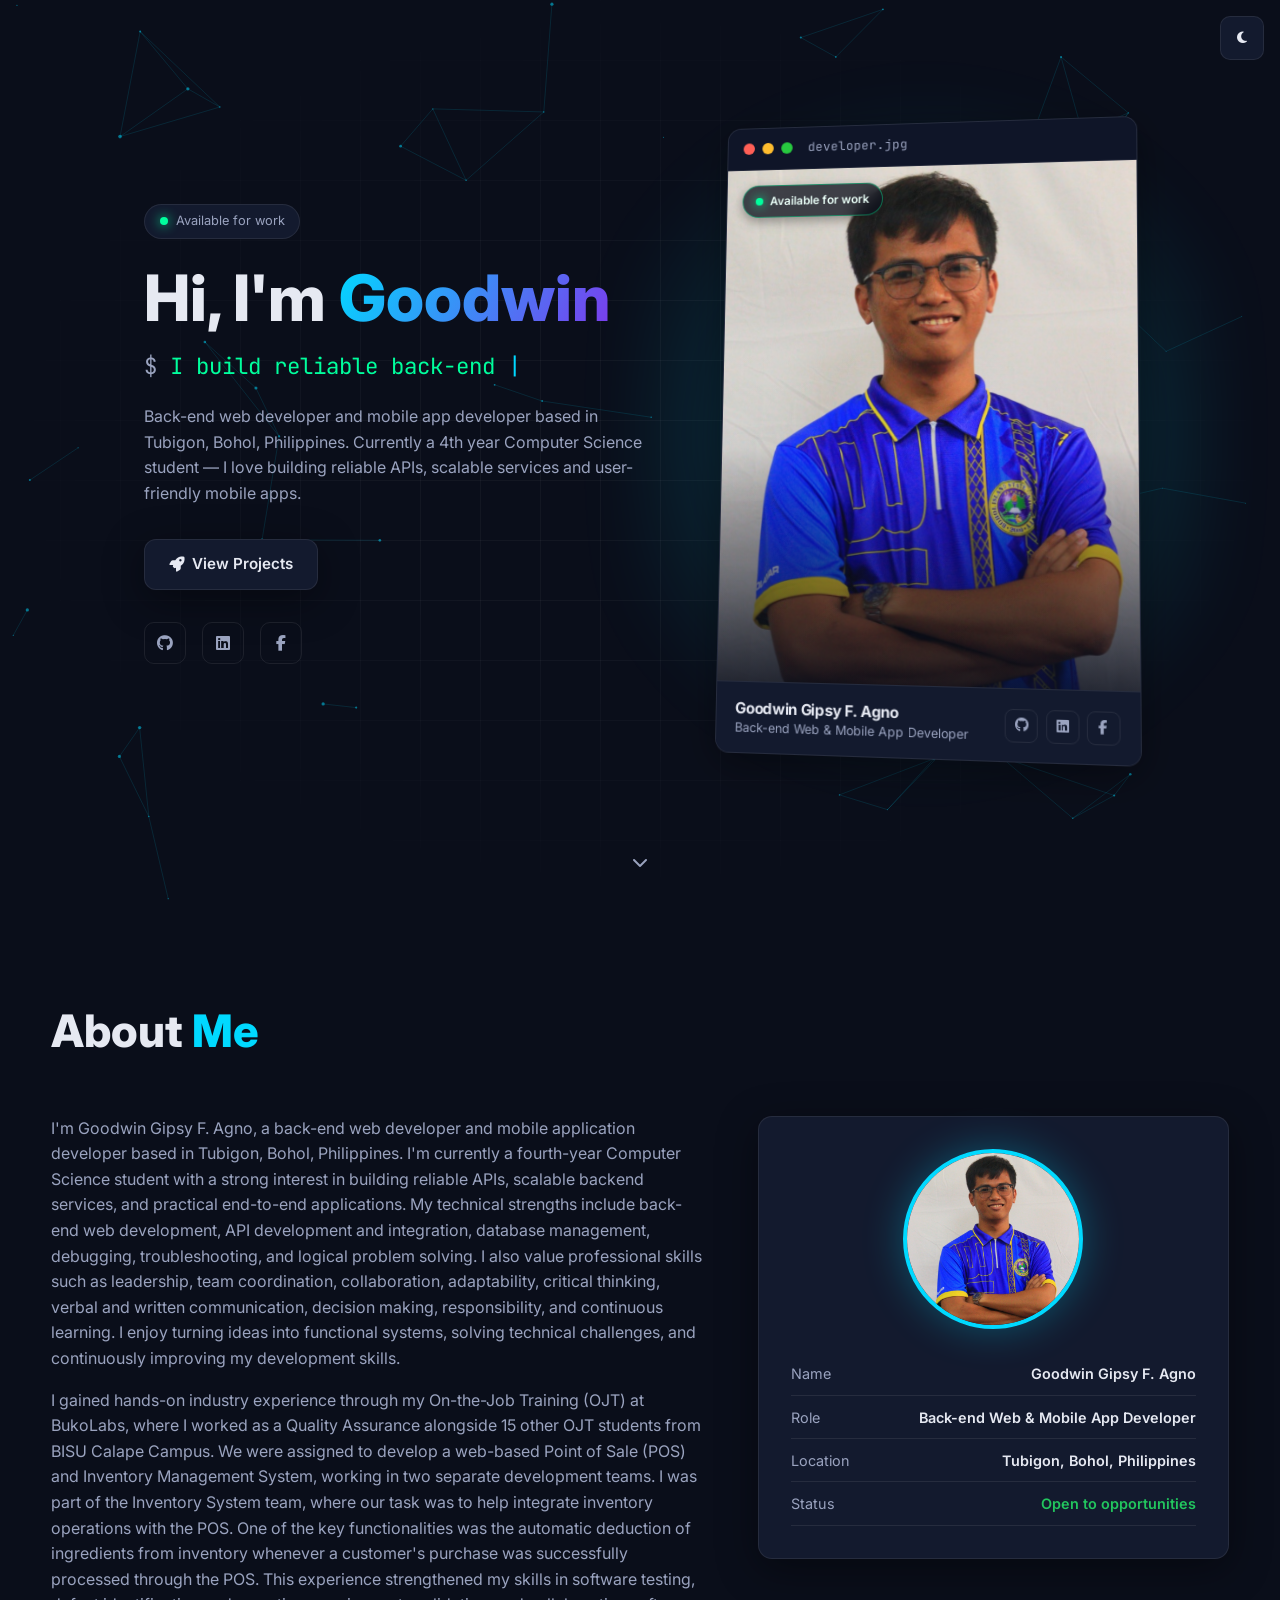
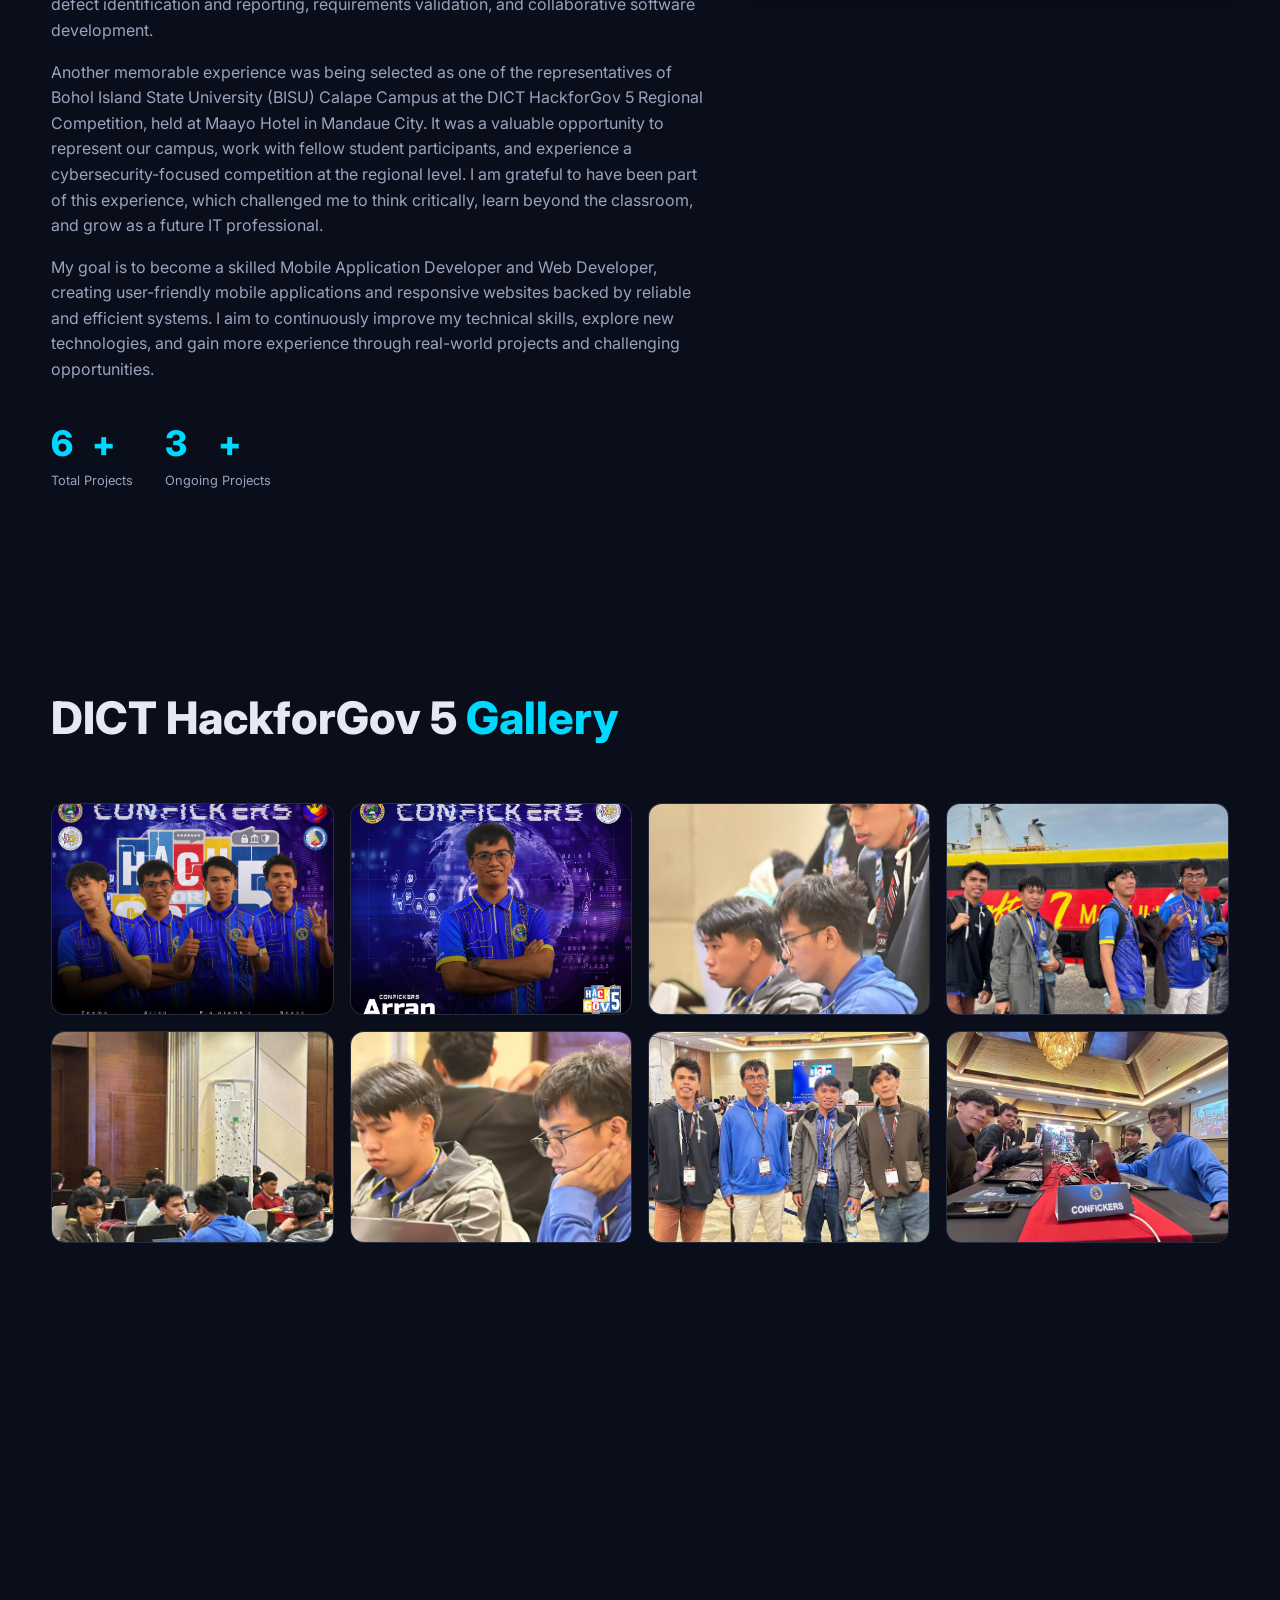
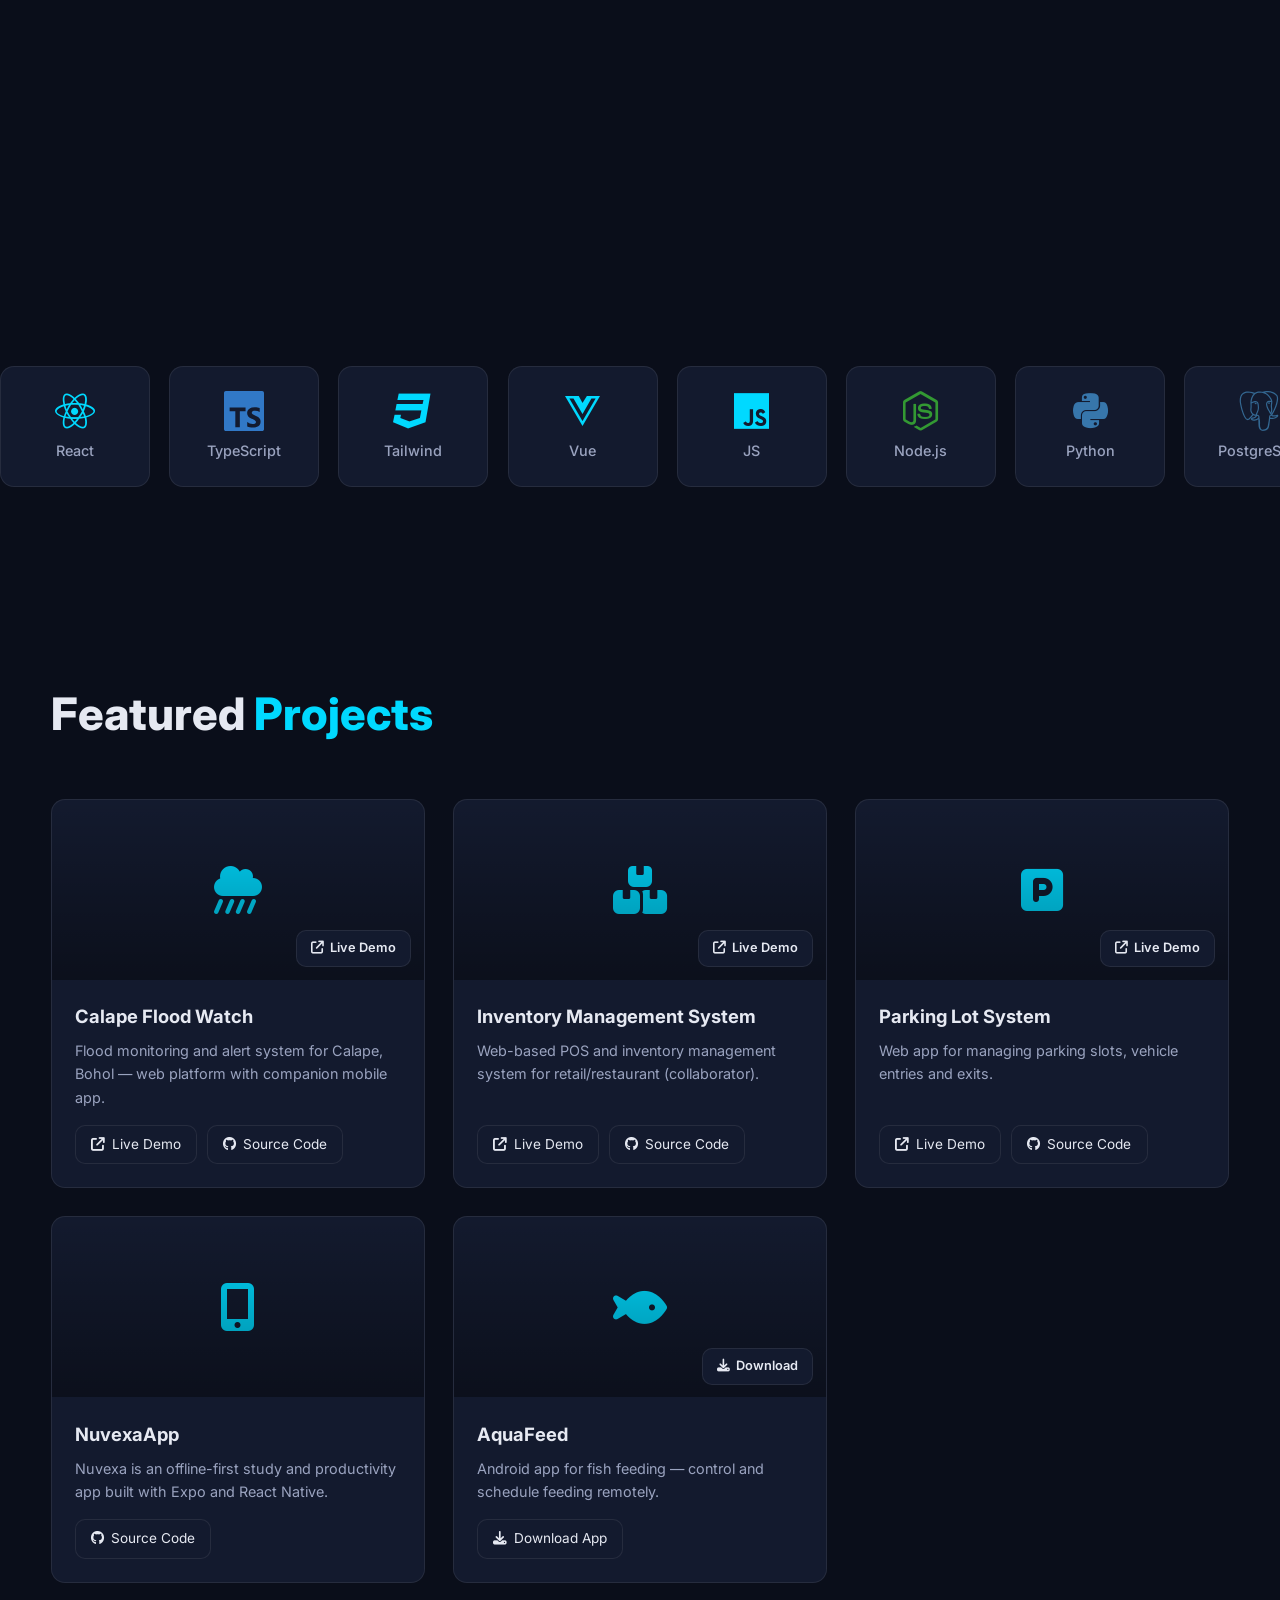
==== commit b2e0cf6a: "Remove download app button from Calape Flood Watch" ====
--- a/index.html
+++ b/index.html
@@ -279,6 +279,6 @@
     <img id="lightboxImg" src="" alt="" />
   </div>
 
-  <script src="js/main.js?v=13"></script>
+  <script src="js/main.js?v=14"></script>
 </body>
 </html>
